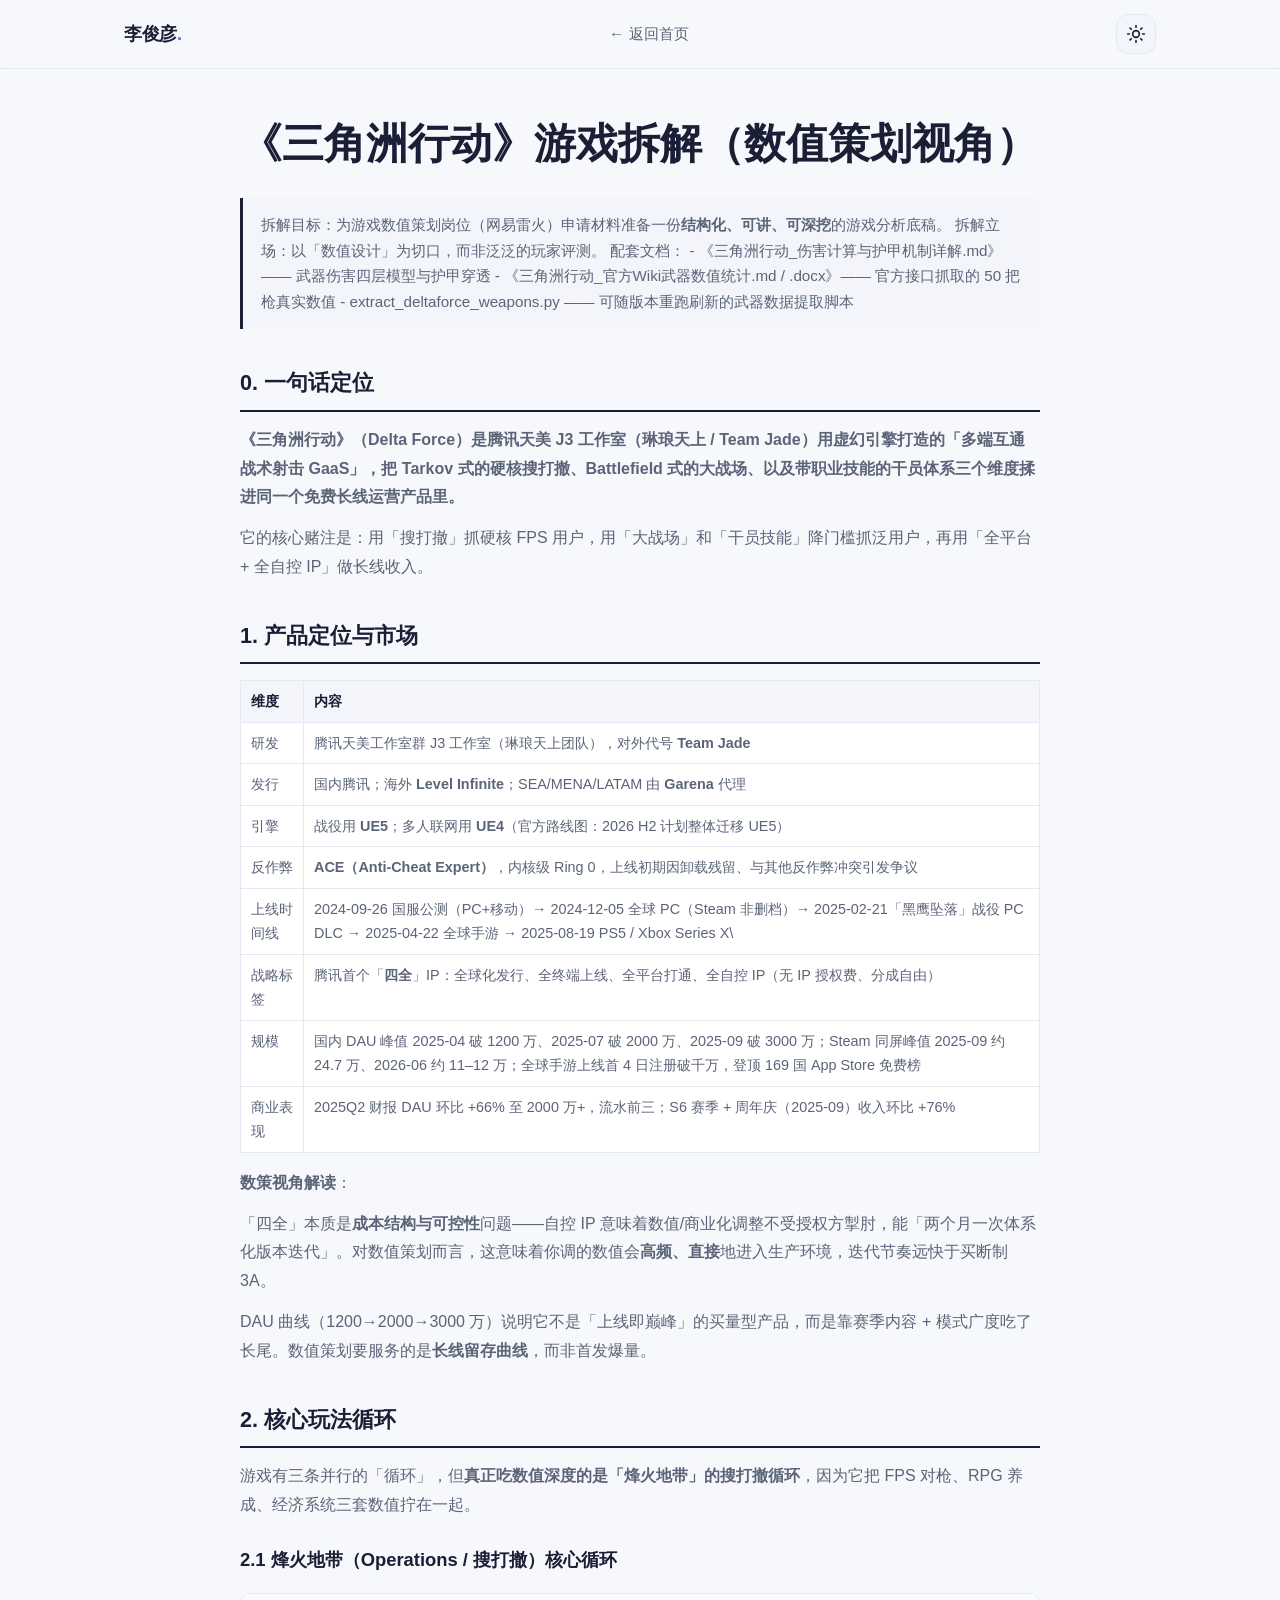
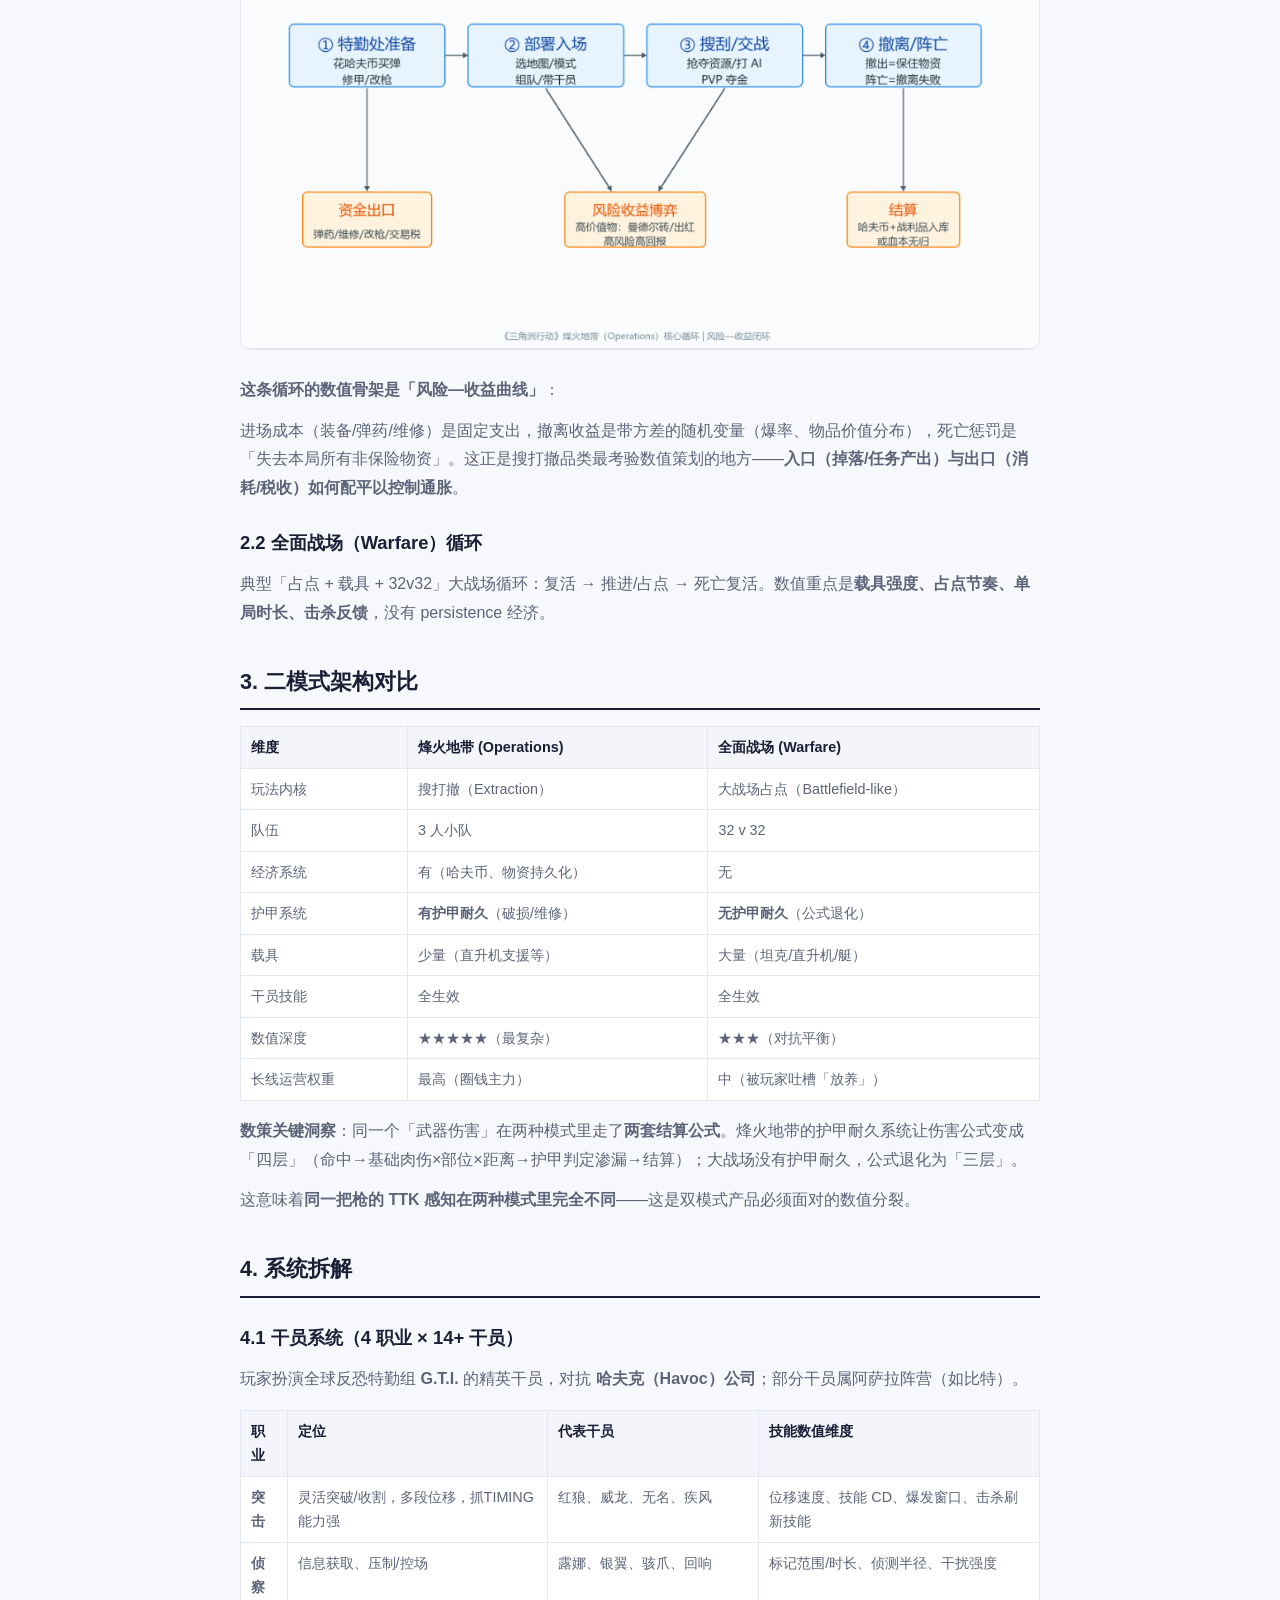
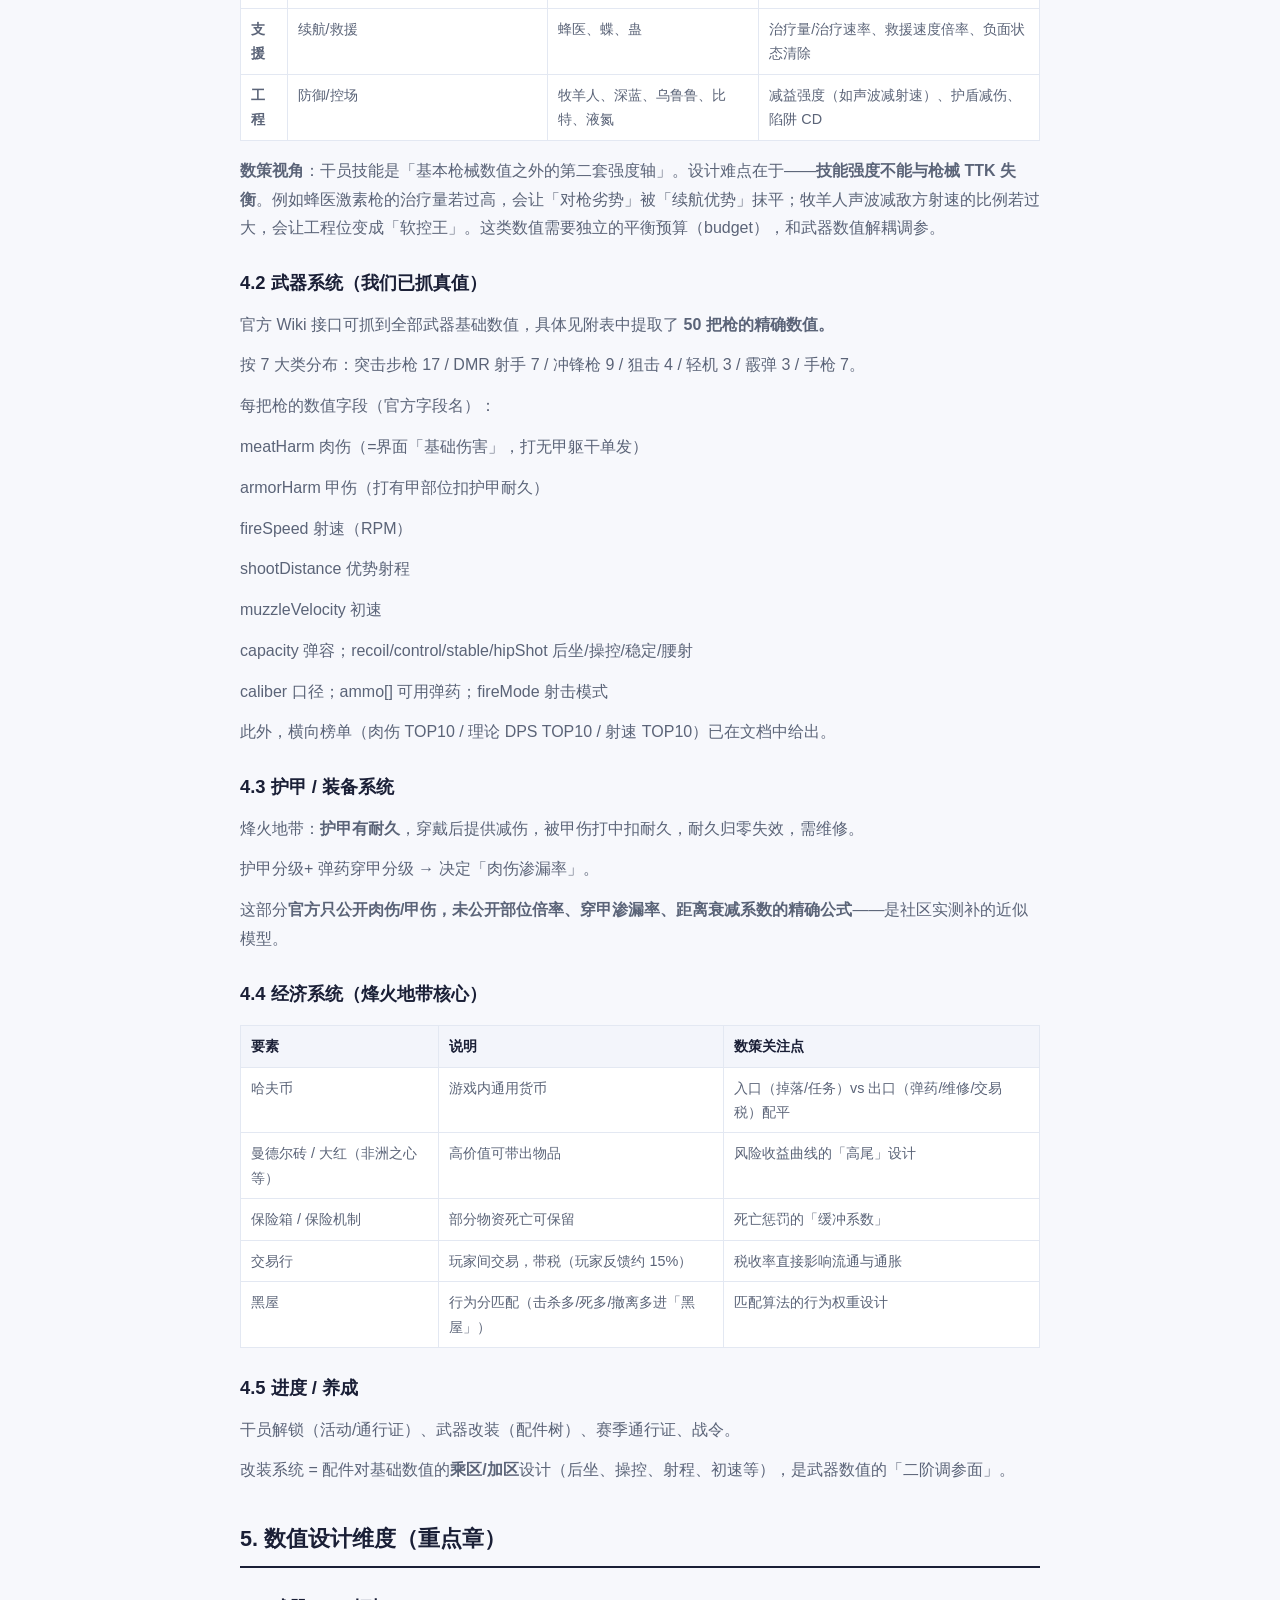
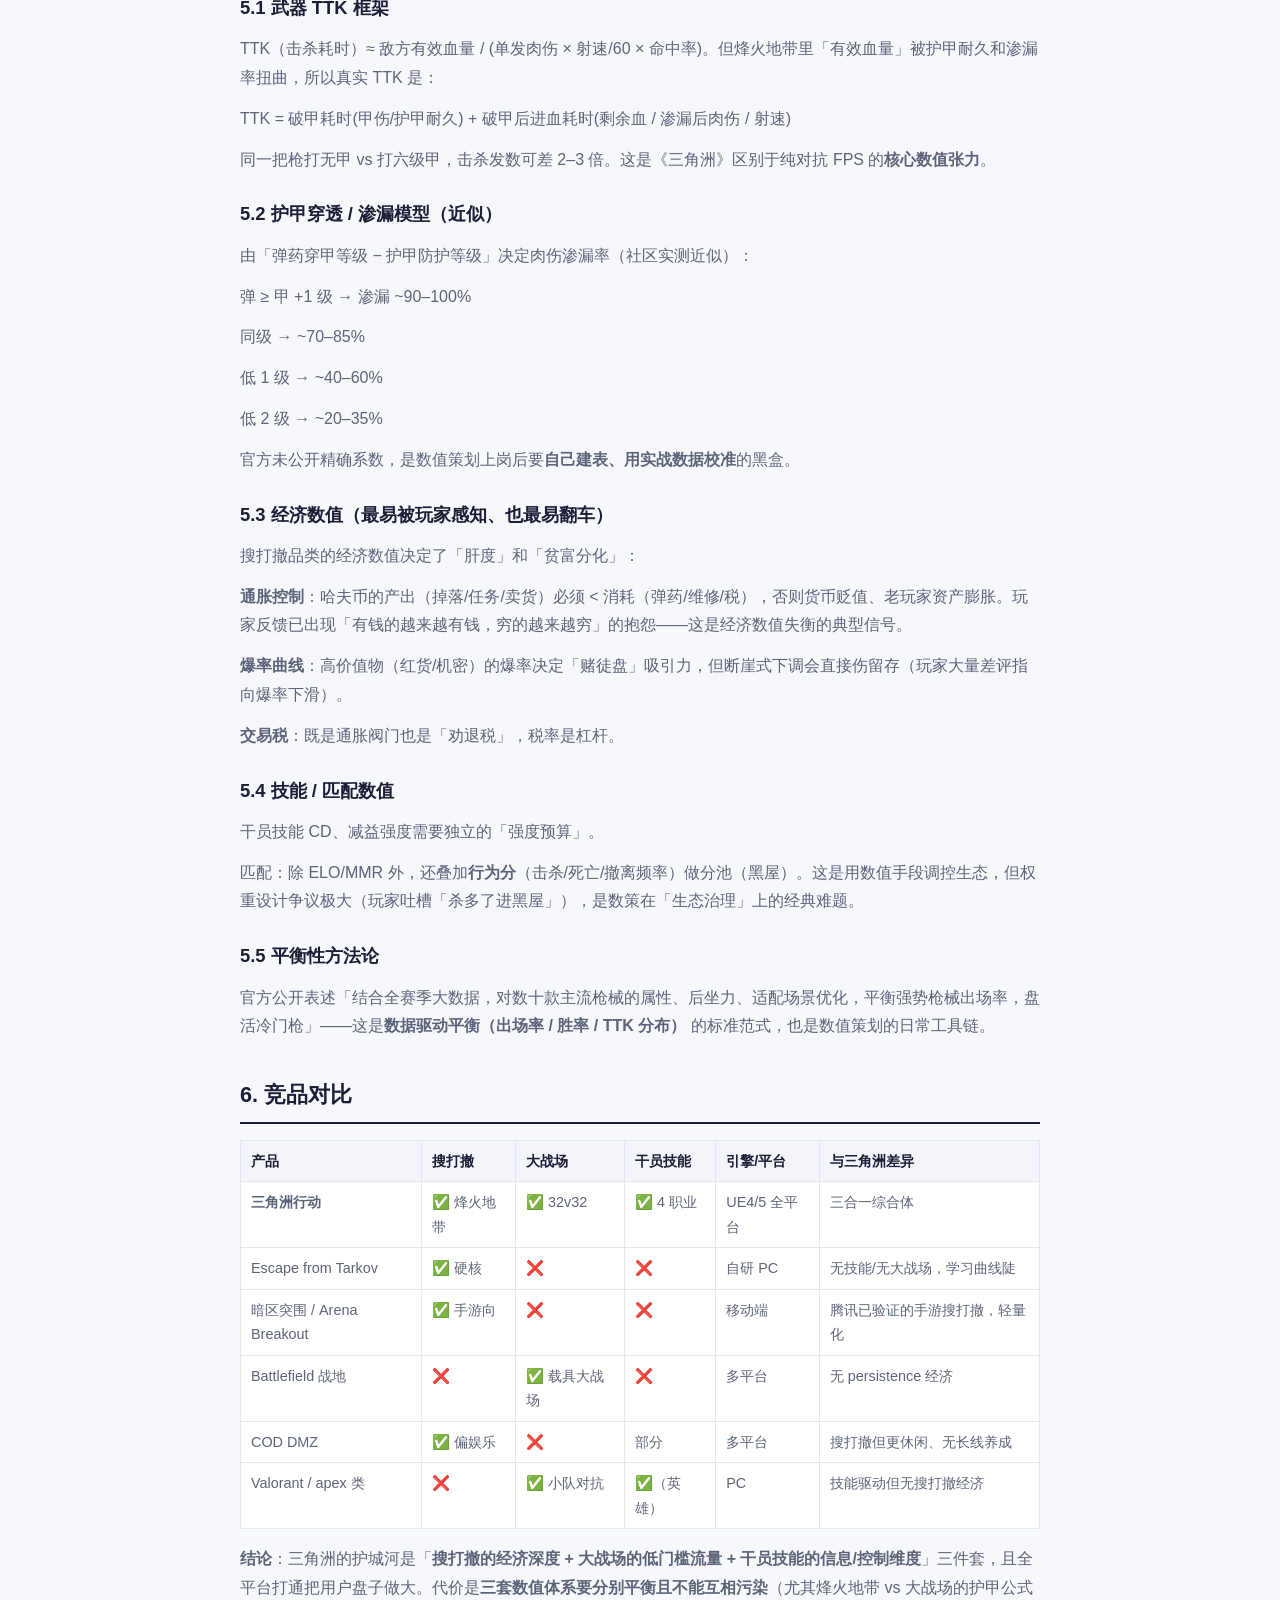
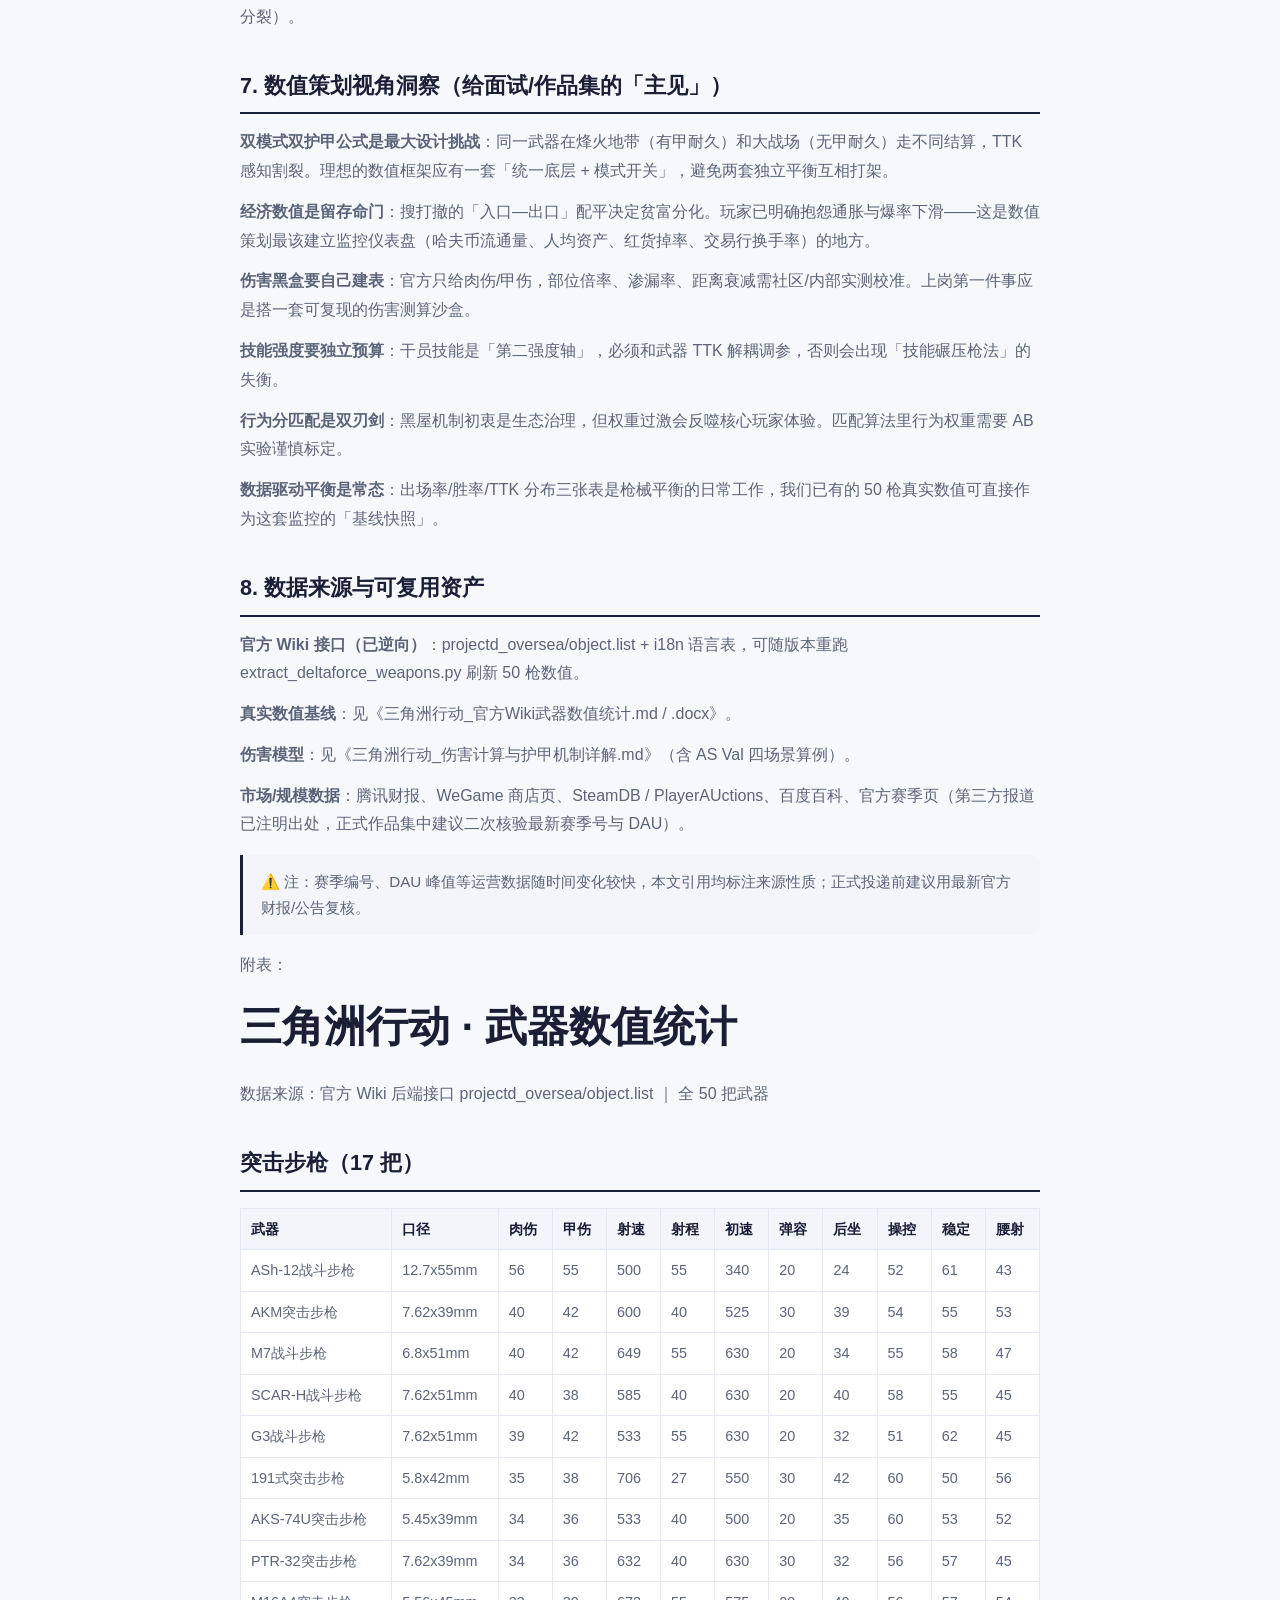
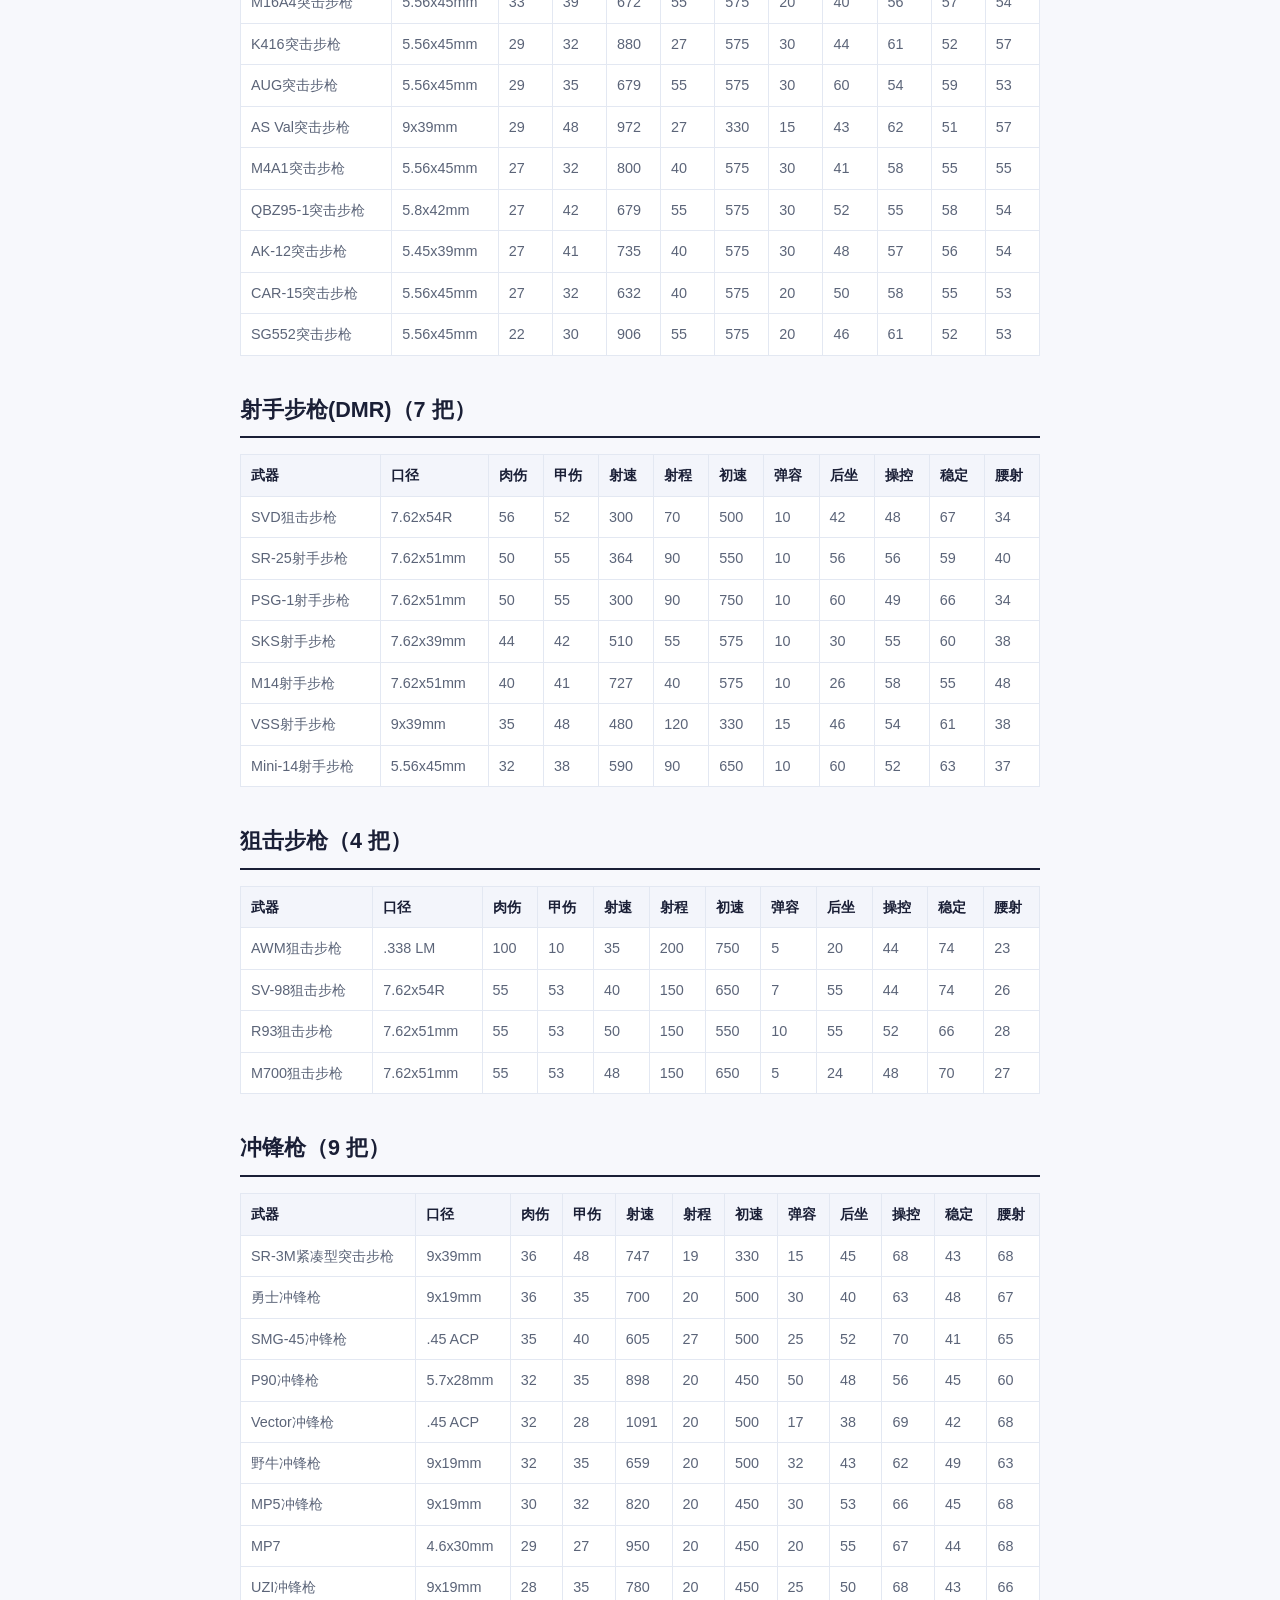
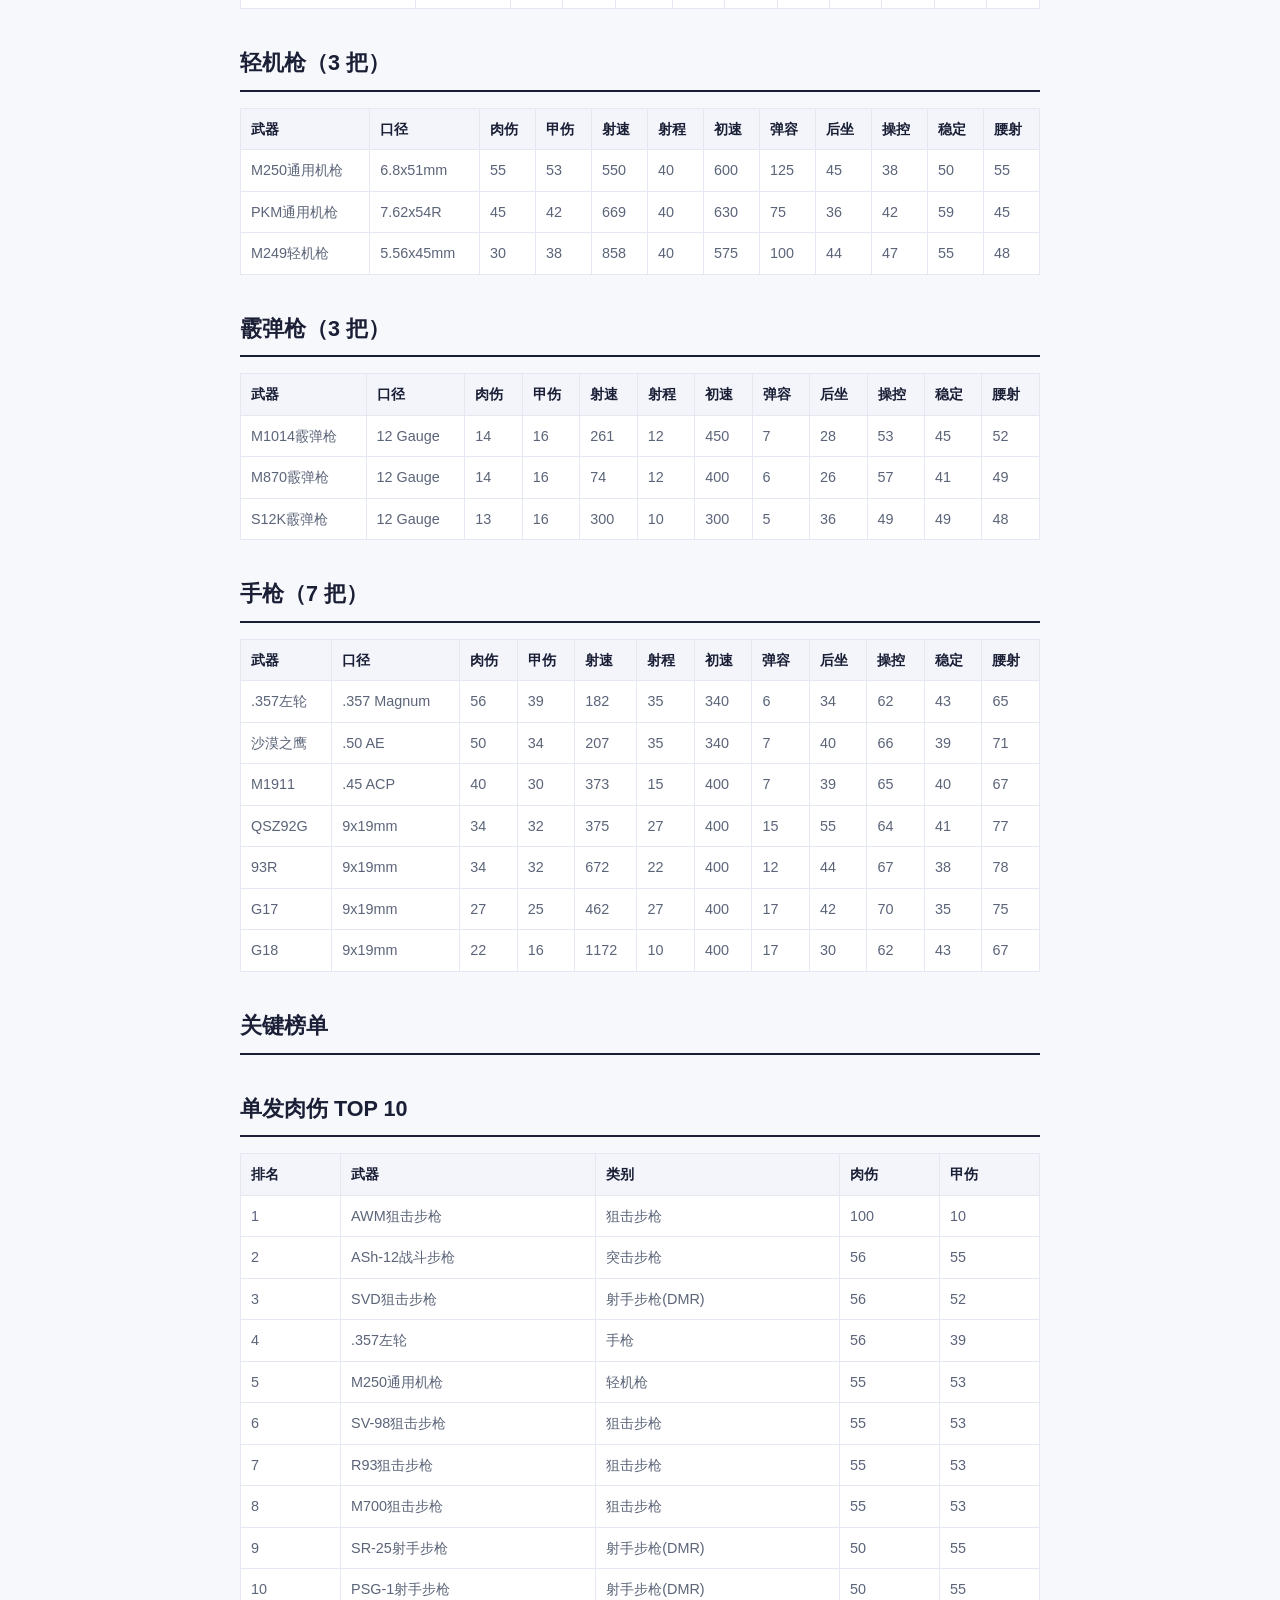
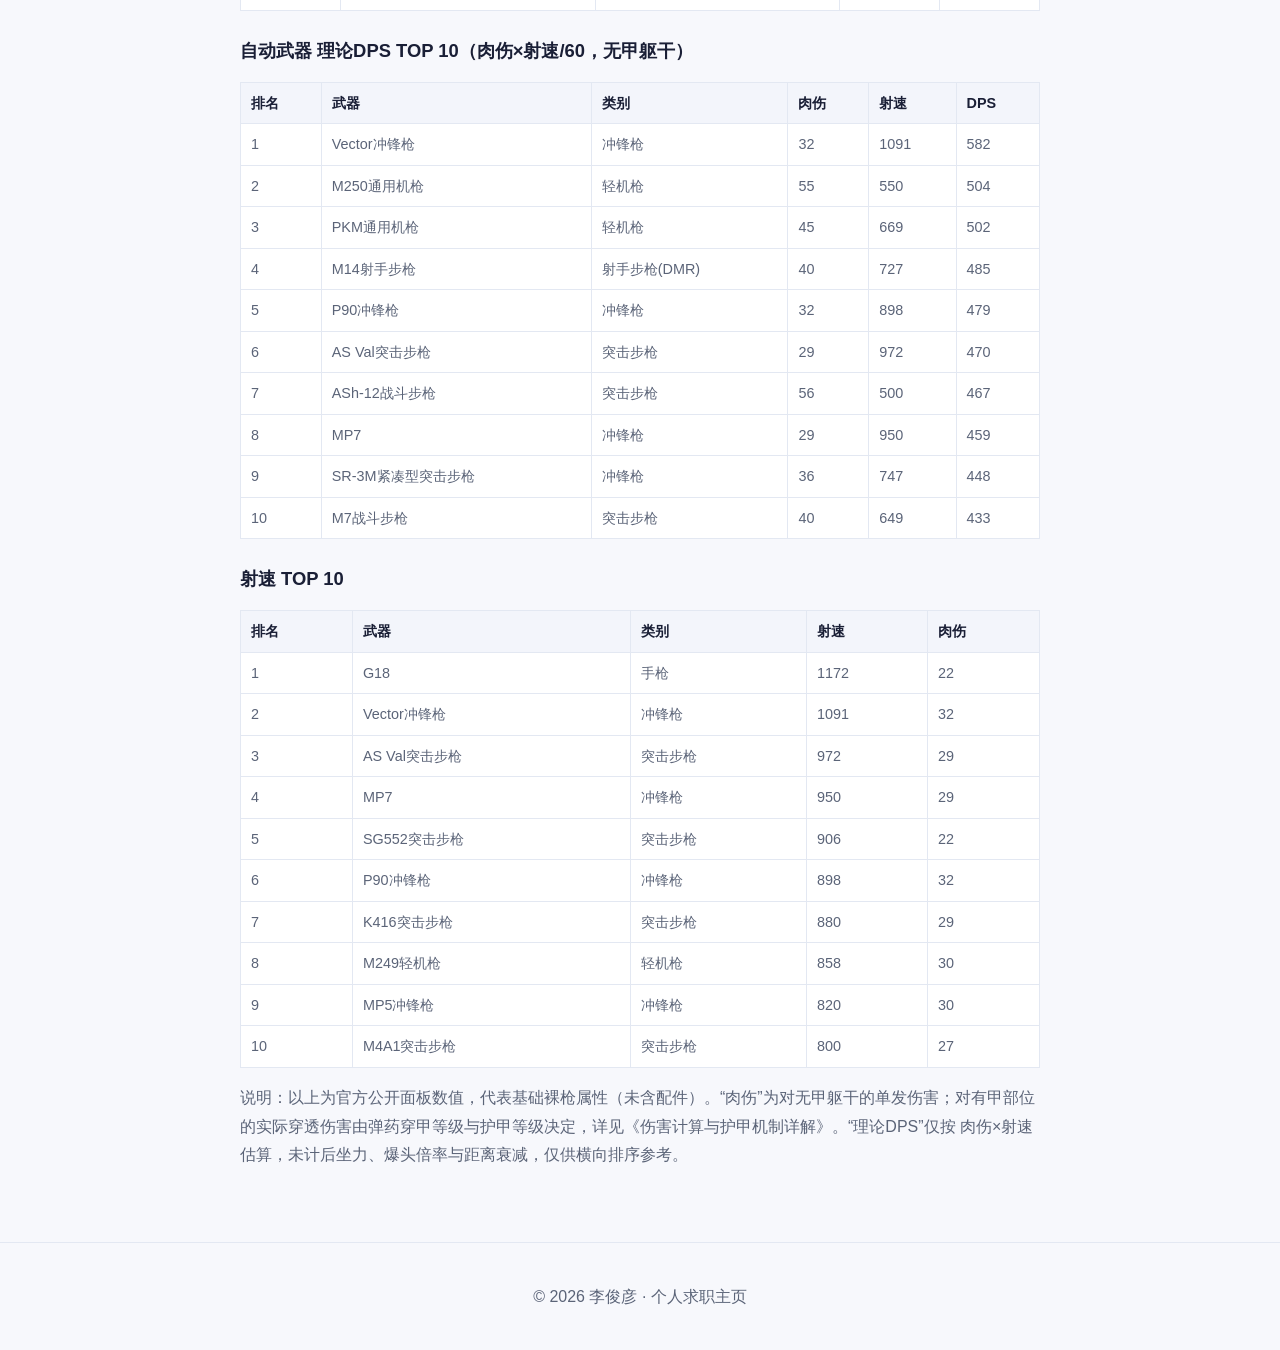
==== deltaforce.html @ b16b8b50 "feat: 个人求职主页（李俊彦）" ====
<!DOCTYPE html>
<html lang="zh-CN">
<head>
  <meta charset="UTF-8" />
  <meta name="viewport" content="width=device-width, initial-scale=1.0" />
  <title>三角洲行动拆解 · 李俊彦</title>
  <meta name="description" content="三角洲行动拆解 · 李俊彦" />
  <link rel="stylesheet" href="assets/styles.css" />
  <link rel="stylesheet" href="assets/doc.css" />
  <link rel="icon" href="assets/avatar.svg" type="image/svg+xml" />
</head>
<body>
  <header class="nav" id="nav">
    <div class="nav__inner">
      <a href="index.html" class="nav__logo">李俊彦<span>.</span></a>
      <nav class="nav__links" id="navLinks">
        <a href="index.html">← 返回首页</a>
      </nav>
      <div class="nav__actions">
        <button class="theme-toggle" id="themeToggle" aria-label="切换主题">
          <svg class="icon-sun" viewBox="0 0 24 24" width="20" height="20"><circle cx="12" cy="12" r="4"/><path d="M12 2v2M12 20v2M4.9 4.9l1.4 1.4M17.7 17.7l1.4 1.4M2 12h2M20 12h2M4.9 19.1l1.4-1.4M17.7 6.3l1.4-1.4"/></svg>
          <svg class="icon-moon" viewBox="0 0 24 24" width="20" height="20"><path d="M21 12.8A9 9 0 1 1 11.2 3a7 7 0 0 0 9.8 9.8z"/></svg>
        </button>
        <button class="nav__burger" id="navBurger" aria-label="菜单"><span></span><span></span><span></span></button>
      </div>
    </div>
  </header>
  <main class="container">
    <article class="doc">
      <h1 class="doc-h1">《三角洲行动》游戏拆解（数值策划视角）</h1>
      <blockquote>拆解目标：为游戏数值策划岗位（网易雷火）申请材料准备一份<strong>结构化、可讲、可深挖</strong>的游戏分析底稿。 拆解立场：以「数值设计」为切口，而非泛泛的玩家评测。 配套文档： - 《三角洲行动_伤害计算与护甲机制详解.md》—— 武器伤害四层模型与护甲穿透 - 《三角洲行动_官方Wiki武器数值统计.md / .docx》—— 官方接口抓取的 50 把枪真实数值 - extract_deltaforce_weapons.py —— 可随版本重跑刷新的武器数据提取脚本</blockquote>
      <h2 class="doc-h2">0. 一句话定位</h2>
      <p><strong>《三角洲行动》（Delta Force）是腾讯天美 J3 工作室（琳琅天上 / Team Jade）用虚幻引擎打造的「多端互通战术射击 GaaS」，把 Tarkov 式的硬核搜打撤、Battlefield 式的大战场、以及带职业技能的干员体系三</strong><strong>个维度</strong><strong>揉进同一个免费长线运营产品里。</strong></p>
      <p>它的核心赌注是：用「搜打撤」抓硬核 FPS 用户，用「大战场」和「干员技能」降门槛抓泛用户，再用「全平台 + 全自控 IP」做长线收入。</p>
      <h2 class="doc-h2">1. 产品定位与市场</h2>
      <div class="table-wrap"><table class="doc-table">
      <tr><td><strong>维度</strong></td><td><strong>内容</strong></td></tr>
      <tr><td>研发</td><td>腾讯天美工作室群 J3 工作室（琳琅天上团队），对外代号 <strong>Team Jade</strong></td></tr>
      <tr><td>发行</td><td>国内腾讯；海外 <strong>Level Infinite</strong>；SEA/MENA/LATAM 由 <strong>Garena</strong> 代理</td></tr>
      <tr><td>引擎</td><td>战役用 <strong>UE5</strong>；多人联网用 <strong>UE4</strong>（官方路线图：2026 H2 计划整体迁移 UE5）</td></tr>
      <tr><td>反作弊</td><td><strong>ACE（Anti-Cheat Expert）</strong>，内核级 Ring 0，上线初期因卸载残留、与其他反作弊冲突引发争议</td></tr>
      <tr><td>上线时间线</td><td>2024-09-26 国服公测（PC+移动）→ 2024-12-05 全球 PC（Steam 非删档）→ 2025-02-21「黑鹰坠落」战役 PC DLC → 2025-04-22 全球手游 → 2025-08-19 PS5 / Xbox Series X\</td></tr>
      <tr><td>战略标签</td><td>腾讯首个「<strong>四全</strong>」IP：全球化发行、全终端上线、全平台打通、全自控 IP（无 IP 授权费、分成自由）</td></tr>
      <tr><td>规模</td><td>国内 DAU 峰值 2025-04 破 1200 万、2025-07 破 2000 万、2025-09 破 3000 万；Steam 同屏峰值 2025-09 约 24.7 万、2026-06 约 11–12 万；全球手游上线首 4 日注册破千万，登顶 169 国 App Store 免费榜</td></tr>
      <tr><td>商业表现</td><td>2025Q2 财报 DAU 环比 +66% 至 2000 万+，流水前三；S6 赛季 + 周年庆（2025-09）收入环比 +76%</td></tr>
      </table></div>
      <p><strong>数策视角解读</strong>：</p>
      <p>「四全」本质是<strong>成本结构与可控性</strong>问题——自控 IP 意味着数值/商业化调整不受授权方掣肘，能「两个月一次体系化版本迭代」。对数值策划而言，这意味着你调的数值会<strong>高频、直接</strong>地进入生产环境，迭代节奏远快于买断制 3A。</p>
      <p>DAU 曲线（1200→2000→3000 万）说明它不是「上线即巅峰」的买量型产品，而是靠赛季内容 + 模式广度吃了长尾。数值策划要服务的是<strong>长线留存曲线</strong>，而非首发爆量。</p>
      <h2 class="doc-h2">2. 核心玩法循环</h2>
      <p>游戏有三条并行的「循环」，但<strong>真正吃数值深度的是「烽火地带」的搜打撤循环</strong>，因为它把 FPS 对枪、RPG 养成、经济系统三套数值拧在一起。</p>
      <h3 class="doc-h3">2.1 烽火地带（Operations / 搜打撤）核心循环</h3>
      <figure><img src="assets/deltaforce/deltaforce_01.png" alt="deltaforce 图1" loading="lazy"/></figure>
      <p><strong>这条循环的数值骨架是「风险—收益曲线」</strong>：</p>
      <p>进场成本（装备/弹药/维修）是固定支出，撤离收益是带方差的随机变量（爆率、物品价值分布），死亡惩罚是「失去本局所有非保险物资」。这正是搜打撤品类最考验数值策划的地方——<strong>入口（掉落/任务产出）与出口（消耗/税收）如何配平以控制通胀</strong>。</p>
      <h3 class="doc-h3">2.2 全面战场（Warfare）循环</h3>
      <p>典型「占点 + 载具 + 32v32」大战场循环：复活 → 推进/占点 → 死亡复活。数值重点是<strong>载具强度、占点节奏、单局时长、击杀反馈</strong>，没有 persistence 经济。</p>
      <h2 class="doc-h2">3. 二模式架构对比</h2>
      <div class="table-wrap"><table class="doc-table">
      <tr><td>维度</td><td>烽火地带 (Operations)</td><td>全面战场 (Warfare)</td></tr>
      <tr><td>玩法内核</td><td>搜打撤（Extraction）</td><td>大战场占点（Battlefield-like）</td></tr>
      <tr><td>队伍</td><td>3 人小队</td><td>32 v 32</td></tr>
      <tr><td>经济系统</td><td>有（哈夫币、物资持久化）</td><td>无</td></tr>
      <tr><td>护甲系统</td><td><strong>有护甲耐久</strong>（破损/维修）</td><td><strong>无护甲耐久</strong>（公式退化）</td></tr>
      <tr><td>载具</td><td>少量（直升机支援等）</td><td>大量（坦克/直升机/艇）</td></tr>
      <tr><td>干员技能</td><td>全生效</td><td>全生效</td></tr>
      <tr><td>数值深度</td><td>★★★★★（最复杂）</td><td>★★★（对抗平衡）</td></tr>
      <tr><td>长线运营权重</td><td>最高（圈钱主力）</td><td>中（被玩家吐槽「放养」）</td></tr>
      </table></div>
      <p><strong>数策关键洞察</strong>：同一个「武器伤害」在两种模式里走了<strong>两套结算公式</strong>。烽火地带的护甲耐久系统让伤害公式变成「四层」（命中→基础肉伤×部位×距离→护甲判定渗漏→结算）；大战场没有护甲耐久，公式退化为「三层」。</p>
      <p>这意味着<strong>同一把枪的 TTK 感知在两种模式里完全不同</strong>——这是双模式产品必须面对的数值分裂。</p>
      <h2 class="doc-h2">4. 系统拆解</h2>
      <h3 class="doc-h3">4.1 干员系统（4 职业 × 14+ 干员）</h3>
      <p>玩家扮演全球反恐特勤组 <strong>G.T.I.</strong> 的精英干员，对抗 <strong>哈夫克（Havoc）公司</strong>；部分干员属阿萨拉阵营（如比特）。</p>
      <div class="table-wrap"><table class="doc-table">
      <tr><td>职业</td><td>定位</td><td>代表干员</td><td>技能数值维度</td></tr>
      <tr><td><strong>突击</strong></td><td>灵活突破/收割，多段位移，抓TIMING能力强</td><td>红狼、威龙、无名、疾风</td><td>位移速度、技能 CD、爆发窗口、击杀刷新技能</td></tr>
      <tr><td><strong>侦察</strong></td><td>信息获取、压制/控场</td><td>露娜、银翼、骇爪、回响</td><td>标记范围/时长、侦测半径、干扰强度</td></tr>
      <tr><td><strong>支援</strong></td><td>续航/救援</td><td>蜂医、蝶、蛊</td><td>治疗量/治疗速率、救援速度倍率、负面状态清除</td></tr>
      <tr><td><strong>工程</strong></td><td>防御/控场</td><td>牧羊人、深蓝、乌鲁鲁、比特、液氮</td><td>减益强度（如声波减射速）、护盾减伤、陷阱 CD</td></tr>
      </table></div>
      <p><strong>数策视角</strong>：干员技能是「基本枪械数值之外的第二套强度轴」。设计难点在于——<strong>技能强度不能与枪械 TTK 失衡</strong>。例如蜂医激素枪的治疗量若过高，会让「对枪劣势」被「续航优势」抹平；牧羊人声波减敌方射速的比例若过大，会让工程位变成「软控王」。这类数值需要独立的平衡预算（budget），和武器数值解耦调参。</p>
      <h3 class="doc-h3">4.2 武器系统（我们已抓真值）</h3>
      <p>官方 Wiki 接口可抓到全部武器基础数值，具体见附表中提取了 <strong>50 把枪</strong><strong>的精确数值。</strong></p>
      <p>按 7 大类分布：突击步枪 17 / DMR 射手 7 / 冲锋枪 9 / 狙击 4 / 轻机 3 / 霰弹 3 / 手枪 7。</p>
      <p>
      每把枪的数值字段（官方字段名）：</p>
      <p>meatHarm 肉伤（=界面「基础伤害」，打无甲躯干单发）</p>
      <p>armorHarm 甲伤（打有甲部位扣护甲耐久）</p>
      <p>fireSpeed 射速（RPM）</p>
      <p>shootDistance 优势射程</p>
      <p>muzzleVelocity 初速</p>
      <p>capacity 弹容；recoil/control/stable/hipShot 后坐/操控/稳定/腰射</p>
      <p>caliber 口径；ammo[] 可用弹药；fireMode 射击模式</p>
      <p>此外，横向榜单（肉伤 TOP10 / 理论 DPS TOP10 / 射速 TOP10）已在文档中给出。</p>
      <h3 class="doc-h3">4.3 护甲 / 装备系统</h3>
      <p>烽火地带：<strong>护甲有耐久</strong>，穿戴后提供减伤，被甲伤打中扣耐久，耐久归零失效，需维修。</p>
      <p>护甲分级+ 弹药穿甲分级 → 决定「肉伤渗漏率」。</p>
      <p>这部分<strong>官方只公开肉伤/甲伤，未公开部位倍率、穿甲渗漏率、距离衰减系数的精确公式</strong>——是社区实测补的近似模型。</p>
      <h3 class="doc-h3">4.4 经济系统（烽火地带核心）</h3>
      <div class="table-wrap"><table class="doc-table">
      <tr><td>要素</td><td>说明</td><td>数策关注点</td></tr>
      <tr><td>哈夫币</td><td>游戏内通用货币</td><td>入口（掉落/任务）vs 出口（弹药/维修/交易税）配平</td></tr>
      <tr><td>曼德尔砖 / 大红（非洲之心等）</td><td>高价值可带出物品</td><td>风险收益曲线的「高尾」设计</td></tr>
      <tr><td>保险箱 / 保险机制</td><td>部分物资死亡可保留</td><td>死亡惩罚的「缓冲系数」</td></tr>
      <tr><td>交易行</td><td>玩家间交易，带税（玩家反馈约 15%）</td><td>税收率直接影响流通与通胀</td></tr>
      <tr><td>黑屋</td><td>行为分匹配（击杀多/死多/撤离多进「黑屋」）</td><td>匹配算法的行为权重设计</td></tr>
      </table></div>
      <h3 class="doc-h3">4.5 进度 / 养成</h3>
      <p>干员解锁（活动/通行证）、武器改装（配件树）、赛季通行证、战令。</p>
      <p>改装系统 = 配件对基础数值的<strong>乘区/加区</strong>设计（后坐、操控、射程、初速等），是武器数值的「二阶调参面」。</p>
      <h2 class="doc-h2">5. 数值设计维度（重点章）</h2>
      <h3 class="doc-h3">5.1 武器 TTK 框架</h3>
      <p>TTK（击杀耗时）≈ 敌方有效血量 / (单发肉伤 × 射速/60 × 命中率)。但烽火地带里「有效血量」被护甲耐久和渗漏率扭曲，所以真实 TTK 是：</p>
      <p>TTK = 破甲耗时(甲伤/护甲耐久) + 破甲后进血耗时(剩余血 / 渗漏后肉伤 / 射速)
      </p>
      <p>同一把枪打无甲 vs 打六级甲，击杀发数可差 2–3 倍。这是《三角洲》区别于纯对抗 FPS 的<strong>核心数值张力</strong>。</p>
      <h3 class="doc-h3">5.2 护甲穿透 / 渗漏模型（近似）</h3>
      <p>由「弹药穿甲等级 − 护甲防护等级」决定肉伤渗漏率（社区实测近似）：</p>
      <p>弹 ≥ 甲 +1 级 → 渗漏 ~90–100%</p>
      <p>同级 → ~70–85%</p>
      <p>低 1 级 → ~40–60%</p>
      <p>低 2 级 → ~20–35%</p>
      <p>官方未公开精确系数，是数值策划上岗后要<strong>自己建表、用实战数据校准</strong>的黑盒。</p>
      <h3 class="doc-h3">5.3 经济数值（最易被玩家感知、也最易翻车）</h3>
      <p>搜打撤品类的经济数值决定了「肝度」和「贫富分化」：</p>
      <p><strong>通胀控制</strong>：哈夫币的产出（掉落/任务/卖货）必须 &lt; 消耗（弹药/维修/税），否则货币贬值、老玩家资产膨胀。玩家反馈已出现「有钱的越来越有钱，穷的越来越穷」的抱怨——这是经济数值失衡的典型信号。</p>
      <p><strong>爆率曲线</strong>：高价值物（红货/机密）的爆率决定「赌徒盘」吸引力，但断崖式下调会直接伤留存（玩家大量差评指向爆率下滑）。</p>
      <p><strong>交易税</strong>：既是通胀阀门也是「劝退税」，税率是杠杆。</p>
      <h3 class="doc-h3">5.4 技能 / 匹配数值</h3>
      <p>干员技能 CD、减益强度需要独立的「强度预算」。</p>
      <p>匹配：除 ELO/MMR 外，还叠加<strong>行为分</strong>（击杀/死亡/撤离频率）做分池（黑屋）。这是用数值手段调控生态，但权重设计争议极大（玩家吐槽「杀多了进黑屋」），是数策在「生态治理」上的经典难题。</p>
      <h3 class="doc-h3">5.5 平衡性方法论</h3>
      <p>官方公开表述「结合全赛季大数据，对数十款主流枪械的属性、后坐力、适配场景优化，平衡强势枪械出场率，盘活冷门枪」——这是<strong>数据驱动平衡（出场率 / 胜率 / TTK 分布）</strong> 的标准范式，也是数值策划的日常工具链。</p>
      <h2 class="doc-h2">6. 竞品对比</h2>
      <div class="table-wrap"><table class="doc-table">
      <tr><td>产品</td><td>搜打撤</td><td>大战场</td><td>干员技能</td><td>引擎/平台</td><td>与三角洲差异</td></tr>
      <tr><td><strong>三角洲行动</strong></td><td>✅ 烽火地带</td><td>✅ 32v32</td><td>✅ 4 职业</td><td>UE4/5 全平台</td><td>三合一综合体</td></tr>
      <tr><td>Escape from Tarkov</td><td>✅ 硬核</td><td>❌</td><td>❌</td><td>自研 PC</td><td>无技能/无大战场，学习曲线陡</td></tr>
      <tr><td>暗区突围 / Arena Breakout</td><td>✅ 手游向</td><td>❌</td><td>❌</td><td>移动端</td><td>腾讯已验证的手游搜打撤，轻量化</td></tr>
      <tr><td>Battlefield 战地</td><td>❌</td><td>✅ 载具大战场</td><td>❌</td><td>多平台</td><td>无 persistence 经济</td></tr>
      <tr><td>COD DMZ</td><td>✅ 偏娱乐</td><td>❌</td><td>部分</td><td>多平台</td><td>搜打撤但更休闲、无长线养成</td></tr>
      <tr><td>Valorant /  apex 类</td><td>❌</td><td>✅ 小队对抗</td><td>✅（英雄）</td><td>PC</td><td>技能驱动但无搜打撤经济</td></tr>
      </table></div>
      <p><strong>结论</strong>：三角洲的护城河是「<strong>搜打撤的经济深度 + 大战场的低门槛流量 + 干员技能的信息/控制维度</strong>」三件套，且全平台打通把用户盘子做大。代价是<strong>三套数值体系要分别平衡且不能互相污染</strong>（尤其烽火地带 vs 大战场的护甲公式分裂）。</p>
      <h2 class="doc-h2">7. 数值策划视角洞察（给面试/作品集的「主见」）</h2>
      <p><strong>双模式双护甲公式是最大设计挑战</strong>：同一武器在烽火地带（有甲耐久）和大战场（无甲耐久）走不同结算，TTK 感知割裂。理想的数值框架应有一套「统一底层 + 模式开关」，避免两套独立平衡互相打架。</p>
      <p><strong>经济数值是留存命门</strong>：搜打撤的「入口—出口」配平决定贫富分化。玩家已明确抱怨通胀与爆率下滑——这是数值策划最该建立监控仪表盘（哈夫币流通量、人均资产、红货掉率、交易行换手率）的地方。</p>
      <p><strong>伤害黑盒要自己建表</strong>：官方只给肉伤/甲伤，部位倍率、渗漏率、距离衰减需社区/内部实测校准。上岗第一件事应是搭一套可复现的伤害测算沙盒。</p>
      <p><strong>技能强度要独立预算</strong>：干员技能是「第二强度轴」，必须和武器 TTK 解耦调参，否则会出现「技能碾压枪法」的失衡。</p>
      <p><strong>行为分匹配是双刃剑</strong>：黑屋机制初衷是生态治理，但权重过激会反噬核心玩家体验。匹配算法里行为权重需要 AB 实验谨慎标定。</p>
      <p><strong>数据驱动平衡是常态</strong>：出场率/胜率/TTK 分布三张表是枪械平衡的日常工作，我们已有的 50 枪真实数值可直接作为这套监控的「基线快照」。</p>
      <h2 class="doc-h2">8. 数据来源与可复用资产</h2>
      <p><strong>官方 Wiki 接口（已逆向）</strong>：projectd_oversea/object.list + i18n 语言表，可随版本重跑 extract_deltaforce_weapons.py 刷新 50 枪数值。</p>
      <p><strong>真实数值基线</strong>：见《三角洲行动_官方Wiki武器数值统计.md / .docx》。</p>
      <p><strong>伤害模型</strong>：见《三角洲行动_伤害计算与护甲机制详解.md》（含 AS Val 四场景算例）。</p>
      <p><strong>市场/规模数据</strong>：腾讯财报、WeGame 商店页、SteamDB / PlayerAUctions、百度百科、官方赛季页（第三方报道已注明出处，正式作品集中建议二次核验最新赛季号与 DAU）。</p>
      <blockquote>⚠️ 注：赛季编号、DAU 峰值等运营数据随时间变化较快，本文引用均标注来源性质；正式投递前建议用最新官方财报/公告复核。</blockquote>
      <p>附表：</p>
      <h1 class="doc-h1"><strong>三角洲行动 ·</strong><strong> </strong><strong>武器数值统计</strong></h1>
      <p>数据来源：官方 Wiki 后端接口 projectd_oversea/object.list ｜  全 50 把武器</p>
      <h2 class="doc-h2">突击步枪（17 把）</h2>
      <div class="table-wrap"><table class="doc-table">
      <tr><td><strong>武器</strong></td><td><strong>口径</strong></td><td><strong>肉伤</strong></td><td><strong>甲伤</strong></td><td><strong>射速</strong></td><td><strong>射程</strong></td><td><strong>初速</strong></td><td><strong>弹容</strong></td><td><strong>后坐</strong></td><td><strong>操控</strong></td><td><strong>稳定</strong></td><td><strong>腰射</strong></td></tr>
      <tr><td>ASh-12战斗步枪</td><td>12.7x55mm</td><td>56</td><td>55</td><td>500</td><td>55</td><td>340</td><td>20</td><td>24</td><td>52</td><td>61</td><td>43</td></tr>
      <tr><td>AKM突击步枪</td><td>7.62x39mm</td><td>40</td><td>42</td><td>600</td><td>40</td><td>525</td><td>30</td><td>39</td><td>54</td><td>55</td><td>53</td></tr>
      <tr><td>M7战斗步枪</td><td>6.8x51mm</td><td>40</td><td>42</td><td>649</td><td>55</td><td>630</td><td>20</td><td>34</td><td>55</td><td>58</td><td>47</td></tr>
      <tr><td>SCAR-H战斗步枪</td><td>7.62x51mm</td><td>40</td><td>38</td><td>585</td><td>40</td><td>630</td><td>20</td><td>40</td><td>58</td><td>55</td><td>45</td></tr>
      <tr><td>G3战斗步枪</td><td>7.62x51mm</td><td>39</td><td>42</td><td>533</td><td>55</td><td>630</td><td>20</td><td>32</td><td>51</td><td>62</td><td>45</td></tr>
      <tr><td>191式突击步枪</td><td>5.8x42mm</td><td>35</td><td>38</td><td>706</td><td>27</td><td>550</td><td>30</td><td>42</td><td>60</td><td>50</td><td>56</td></tr>
      <tr><td>AKS-74U突击步枪</td><td>5.45x39mm</td><td>34</td><td>36</td><td>533</td><td>40</td><td>500</td><td>20</td><td>35</td><td>60</td><td>53</td><td>52</td></tr>
      <tr><td>PTR-32突击步枪</td><td>7.62x39mm</td><td>34</td><td>36</td><td>632</td><td>40</td><td>630</td><td>30</td><td>32</td><td>56</td><td>57</td><td>45</td></tr>
      <tr><td>M16A4突击步枪</td><td>5.56x45mm</td><td>33</td><td>39</td><td>672</td><td>55</td><td>575</td><td>20</td><td>40</td><td>56</td><td>57</td><td>54</td></tr>
      <tr><td>K416突击步枪</td><td>5.56x45mm</td><td>29</td><td>32</td><td>880</td><td>27</td><td>575</td><td>30</td><td>44</td><td>61</td><td>52</td><td>57</td></tr>
      <tr><td>AUG突击步枪</td><td>5.56x45mm</td><td>29</td><td>35</td><td>679</td><td>55</td><td>575</td><td>30</td><td>60</td><td>54</td><td>59</td><td>53</td></tr>
      <tr><td>AS Val突击步枪</td><td>9x39mm</td><td>29</td><td>48</td><td>972</td><td>27</td><td>330</td><td>15</td><td>43</td><td>62</td><td>51</td><td>57</td></tr>
      <tr><td>M4A1突击步枪</td><td>5.56x45mm</td><td>27</td><td>32</td><td>800</td><td>40</td><td>575</td><td>30</td><td>41</td><td>58</td><td>55</td><td>55</td></tr>
      <tr><td>QBZ95-1突击步枪</td><td>5.8x42mm</td><td>27</td><td>42</td><td>679</td><td>55</td><td>575</td><td>30</td><td>52</td><td>55</td><td>58</td><td>54</td></tr>
      <tr><td>AK-12突击步枪</td><td>5.45x39mm</td><td>27</td><td>41</td><td>735</td><td>40</td><td>575</td><td>30</td><td>48</td><td>57</td><td>56</td><td>54</td></tr>
      <tr><td>CAR-15突击步枪</td><td>5.56x45mm</td><td>27</td><td>32</td><td>632</td><td>40</td><td>575</td><td>20</td><td>50</td><td>58</td><td>55</td><td>53</td></tr>
      <tr><td>SG552突击步枪</td><td>5.56x45mm</td><td>22</td><td>30</td><td>906</td><td>55</td><td>575</td><td>20</td><td>46</td><td>61</td><td>52</td><td>53</td></tr>
      </table></div>
      <h2 class="doc-h2">射手步枪(DMR)（7 把）</h2>
      <div class="table-wrap"><table class="doc-table">
      <tr><td><strong>武器</strong></td><td><strong>口径</strong></td><td><strong>肉伤</strong></td><td><strong>甲伤</strong></td><td><strong>射速</strong></td><td><strong>射程</strong></td><td><strong>初速</strong></td><td><strong>弹容</strong></td><td><strong>后坐</strong></td><td><strong>操控</strong></td><td><strong>稳定</strong></td><td><strong>腰射</strong></td></tr>
      <tr><td>SVD狙击步枪</td><td>7.62x54R</td><td>56</td><td>52</td><td>300</td><td>70</td><td>500</td><td>10</td><td>42</td><td>48</td><td>67</td><td>34</td></tr>
      <tr><td>SR-25射手步枪</td><td>7.62x51mm</td><td>50</td><td>55</td><td>364</td><td>90</td><td>550</td><td>10</td><td>56</td><td>56</td><td>59</td><td>40</td></tr>
      <tr><td>PSG-1射手步枪</td><td>7.62x51mm</td><td>50</td><td>55</td><td>300</td><td>90</td><td>750</td><td>10</td><td>60</td><td>49</td><td>66</td><td>34</td></tr>
      <tr><td>SKS射手步枪</td><td>7.62x39mm</td><td>44</td><td>42</td><td>510</td><td>55</td><td>575</td><td>10</td><td>30</td><td>55</td><td>60</td><td>38</td></tr>
      <tr><td>M14射手步枪</td><td>7.62x51mm</td><td>40</td><td>41</td><td>727</td><td>40</td><td>575</td><td>10</td><td>26</td><td>58</td><td>55</td><td>48</td></tr>
      <tr><td>VSS射手步枪</td><td>9x39mm</td><td>35</td><td>48</td><td>480</td><td>120</td><td>330</td><td>15</td><td>46</td><td>54</td><td>61</td><td>38</td></tr>
      <tr><td>Mini-14射手步枪</td><td>5.56x45mm</td><td>32</td><td>38</td><td>590</td><td>90</td><td>650</td><td>10</td><td>60</td><td>52</td><td>63</td><td>37</td></tr>
      </table></div>
      <h2 class="doc-h2">狙击步枪（4 把）</h2>
      <div class="table-wrap"><table class="doc-table">
      <tr><td><strong>武器</strong></td><td><strong>口径</strong></td><td><strong>肉伤</strong></td><td><strong>甲伤</strong></td><td><strong>射速</strong></td><td><strong>射程</strong></td><td><strong>初速</strong></td><td><strong>弹容</strong></td><td><strong>后坐</strong></td><td><strong>操控</strong></td><td><strong>稳定</strong></td><td><strong>腰射</strong></td></tr>
      <tr><td>AWM狙击步枪</td><td>.338 LM</td><td>100</td><td>10</td><td>35</td><td>200</td><td>750</td><td>5</td><td>20</td><td>44</td><td>74</td><td>23</td></tr>
      <tr><td>SV-98狙击步枪</td><td>7.62x54R</td><td>55</td><td>53</td><td>40</td><td>150</td><td>650</td><td>7</td><td>55</td><td>44</td><td>74</td><td>26</td></tr>
      <tr><td>R93狙击步枪</td><td>7.62x51mm</td><td>55</td><td>53</td><td>50</td><td>150</td><td>550</td><td>10</td><td>55</td><td>52</td><td>66</td><td>28</td></tr>
      <tr><td>M700狙击步枪</td><td>7.62x51mm</td><td>55</td><td>53</td><td>48</td><td>150</td><td>650</td><td>5</td><td>24</td><td>48</td><td>70</td><td>27</td></tr>
      </table></div>
      <h2 class="doc-h2">冲锋枪（9 把）</h2>
      <div class="table-wrap"><table class="doc-table">
      <tr><td><strong>武器</strong></td><td><strong>口径</strong></td><td><strong>肉伤</strong></td><td><strong>甲伤</strong></td><td><strong>射速</strong></td><td><strong>射程</strong></td><td><strong>初速</strong></td><td><strong>弹容</strong></td><td><strong>后坐</strong></td><td><strong>操控</strong></td><td><strong>稳定</strong></td><td><strong>腰射</strong></td></tr>
      <tr><td>SR-3M紧凑型突击步枪</td><td>9x39mm</td><td>36</td><td>48</td><td>747</td><td>19</td><td>330</td><td>15</td><td>45</td><td>68</td><td>43</td><td>68</td></tr>
      <tr><td>勇士冲锋枪</td><td>9x19mm</td><td>36</td><td>35</td><td>700</td><td>20</td><td>500</td><td>30</td><td>40</td><td>63</td><td>48</td><td>67</td></tr>
      <tr><td>SMG-45冲锋枪</td><td>.45 ACP</td><td>35</td><td>40</td><td>605</td><td>27</td><td>500</td><td>25</td><td>52</td><td>70</td><td>41</td><td>65</td></tr>
      <tr><td>P90冲锋枪</td><td>5.7x28mm</td><td>32</td><td>35</td><td>898</td><td>20</td><td>450</td><td>50</td><td>48</td><td>56</td><td>45</td><td>60</td></tr>
      <tr><td>Vector冲锋枪</td><td>.45 ACP</td><td>32</td><td>28</td><td>1091</td><td>20</td><td>500</td><td>17</td><td>38</td><td>69</td><td>42</td><td>68</td></tr>
      <tr><td>野牛冲锋枪</td><td>9x19mm</td><td>32</td><td>35</td><td>659</td><td>20</td><td>500</td><td>32</td><td>43</td><td>62</td><td>49</td><td>63</td></tr>
      <tr><td>MP5冲锋枪</td><td>9x19mm</td><td>30</td><td>32</td><td>820</td><td>20</td><td>450</td><td>30</td><td>53</td><td>66</td><td>45</td><td>68</td></tr>
      <tr><td>MP7</td><td>4.6x30mm</td><td>29</td><td>27</td><td>950</td><td>20</td><td>450</td><td>20</td><td>55</td><td>67</td><td>44</td><td>68</td></tr>
      <tr><td>UZI冲锋枪</td><td>9x19mm</td><td>28</td><td>35</td><td>780</td><td>20</td><td>450</td><td>25</td><td>50</td><td>68</td><td>43</td><td>66</td></tr>
      </table></div>
      <h2 class="doc-h2">轻机枪（3 把）</h2>
      <div class="table-wrap"><table class="doc-table">
      <tr><td><strong>武器</strong></td><td><strong>口径</strong></td><td><strong>肉伤</strong></td><td><strong>甲伤</strong></td><td><strong>射速</strong></td><td><strong>射程</strong></td><td><strong>初速</strong></td><td><strong>弹容</strong></td><td><strong>后坐</strong></td><td><strong>操控</strong></td><td><strong>稳定</strong></td><td><strong>腰射</strong></td></tr>
      <tr><td>M250通用机枪</td><td>6.8x51mm</td><td>55</td><td>53</td><td>550</td><td>40</td><td>600</td><td>125</td><td>45</td><td>38</td><td>50</td><td>55</td></tr>
      <tr><td>PKM通用机枪</td><td>7.62x54R</td><td>45</td><td>42</td><td>669</td><td>40</td><td>630</td><td>75</td><td>36</td><td>42</td><td>59</td><td>45</td></tr>
      <tr><td>M249轻机枪</td><td>5.56x45mm</td><td>30</td><td>38</td><td>858</td><td>40</td><td>575</td><td>100</td><td>44</td><td>47</td><td>55</td><td>48</td></tr>
      </table></div>
      <h2 class="doc-h2">霰弹枪（3 把）</h2>
      <div class="table-wrap"><table class="doc-table">
      <tr><td><strong>武器</strong></td><td><strong>口径</strong></td><td><strong>肉伤</strong></td><td><strong>甲伤</strong></td><td><strong>射速</strong></td><td><strong>射程</strong></td><td><strong>初速</strong></td><td><strong>弹容</strong></td><td><strong>后坐</strong></td><td><strong>操控</strong></td><td><strong>稳定</strong></td><td><strong>腰射</strong></td></tr>
      <tr><td>M1014霰弹枪</td><td>12 Gauge</td><td>14</td><td>16</td><td>261</td><td>12</td><td>450</td><td>7</td><td>28</td><td>53</td><td>45</td><td>52</td></tr>
      <tr><td>M870霰弹枪</td><td>12 Gauge</td><td>14</td><td>16</td><td>74</td><td>12</td><td>400</td><td>6</td><td>26</td><td>57</td><td>41</td><td>49</td></tr>
      <tr><td>S12K霰弹枪</td><td>12 Gauge</td><td>13</td><td>16</td><td>300</td><td>10</td><td>300</td><td>5</td><td>36</td><td>49</td><td>49</td><td>48</td></tr>
      </table></div>
      <h2 class="doc-h2">手枪（7 把）</h2>
      <div class="table-wrap"><table class="doc-table">
      <tr><td><strong>武器</strong></td><td><strong>口径</strong></td><td><strong>肉伤</strong></td><td><strong>甲伤</strong></td><td><strong>射速</strong></td><td><strong>射程</strong></td><td><strong>初速</strong></td><td><strong>弹容</strong></td><td><strong>后坐</strong></td><td><strong>操控</strong></td><td><strong>稳定</strong></td><td><strong>腰射</strong></td></tr>
      <tr><td>.357左轮</td><td>.357 Magnum</td><td>56</td><td>39</td><td>182</td><td>35</td><td>340</td><td>6</td><td>34</td><td>62</td><td>43</td><td>65</td></tr>
      <tr><td>沙漠之鹰</td><td>.50 AE</td><td>50</td><td>34</td><td>207</td><td>35</td><td>340</td><td>7</td><td>40</td><td>66</td><td>39</td><td>71</td></tr>
      <tr><td>M1911</td><td>.45 ACP</td><td>40</td><td>30</td><td>373</td><td>15</td><td>400</td><td>7</td><td>39</td><td>65</td><td>40</td><td>67</td></tr>
      <tr><td>QSZ92G</td><td>9x19mm</td><td>34</td><td>32</td><td>375</td><td>27</td><td>400</td><td>15</td><td>55</td><td>64</td><td>41</td><td>77</td></tr>
      <tr><td>93R</td><td>9x19mm</td><td>34</td><td>32</td><td>672</td><td>22</td><td>400</td><td>12</td><td>44</td><td>67</td><td>38</td><td>78</td></tr>
      <tr><td>G17</td><td>9x19mm</td><td>27</td><td>25</td><td>462</td><td>27</td><td>400</td><td>17</td><td>42</td><td>70</td><td>35</td><td>75</td></tr>
      <tr><td>G18</td><td>9x19mm</td><td>22</td><td>16</td><td>1172</td><td>10</td><td>400</td><td>17</td><td>30</td><td>62</td><td>43</td><td>67</td></tr>
      </table></div>
      <h2 class="doc-h2">关键榜单</h2>
      <h2 class="doc-h2">单发肉伤 TOP 10</h2>
      <div class="table-wrap"><table class="doc-table">
      <tr><td><strong>排名</strong></td><td><strong>武器</strong></td><td><strong>类别</strong></td><td><strong>肉伤</strong></td><td><strong>甲伤</strong></td></tr>
      <tr><td>1</td><td>AWM狙击步枪</td><td>狙击步枪</td><td>100</td><td>10</td></tr>
      <tr><td>2</td><td>ASh-12战斗步枪</td><td>突击步枪</td><td>56</td><td>55</td></tr>
      <tr><td>3</td><td>SVD狙击步枪</td><td>射手步枪(DMR)</td><td>56</td><td>52</td></tr>
      <tr><td>4</td><td>.357左轮</td><td>手枪</td><td>56</td><td>39</td></tr>
      <tr><td>5</td><td>M250通用机枪</td><td>轻机枪</td><td>55</td><td>53</td></tr>
      <tr><td>6</td><td>SV-98狙击步枪</td><td>狙击步枪</td><td>55</td><td>53</td></tr>
      <tr><td>7</td><td>R93狙击步枪</td><td>狙击步枪</td><td>55</td><td>53</td></tr>
      <tr><td>8</td><td>M700狙击步枪</td><td>狙击步枪</td><td>55</td><td>53</td></tr>
      <tr><td>9</td><td>SR-25射手步枪</td><td>射手步枪(DMR)</td><td>50</td><td>55</td></tr>
      <tr><td>10</td><td>PSG-1射手步枪</td><td>射手步枪(DMR)</td><td>50</td><td>55</td></tr>
      </table></div>
      <h3 class="doc-h3"><strong>自动武器 理论DPS TOP 10（肉伤×射速/60，无甲躯干）</strong></h3>
      <div class="table-wrap"><table class="doc-table">
      <tr><td><strong>排名</strong></td><td><strong>武器</strong></td><td><strong>类别</strong></td><td><strong>肉伤</strong></td><td><strong>射速</strong></td><td><strong>DPS</strong></td></tr>
      <tr><td>1</td><td>Vector冲锋枪</td><td>冲锋枪</td><td>32</td><td>1091</td><td>582</td></tr>
      <tr><td>2</td><td>M250通用机枪</td><td>轻机枪</td><td>55</td><td>550</td><td>504</td></tr>
      <tr><td>3</td><td>PKM通用机枪</td><td>轻机枪</td><td>45</td><td>669</td><td>502</td></tr>
      <tr><td>4</td><td>M14射手步枪</td><td>射手步枪(DMR)</td><td>40</td><td>727</td><td>485</td></tr>
      <tr><td>5</td><td>P90冲锋枪</td><td>冲锋枪</td><td>32</td><td>898</td><td>479</td></tr>
      <tr><td>6</td><td>AS Val突击步枪</td><td>突击步枪</td><td>29</td><td>972</td><td>470</td></tr>
      <tr><td>7</td><td>ASh-12战斗步枪</td><td>突击步枪</td><td>56</td><td>500</td><td>467</td></tr>
      <tr><td>8</td><td>MP7</td><td>冲锋枪</td><td>29</td><td>950</td><td>459</td></tr>
      <tr><td>9</td><td>SR-3M紧凑型突击步枪</td><td>冲锋枪</td><td>36</td><td>747</td><td>448</td></tr>
      <tr><td>10</td><td>M7战斗步枪</td><td>突击步枪</td><td>40</td><td>649</td><td>433</td></tr>
      </table></div>
      <h3 class="doc-h3"><strong>射速 TOP 10</strong></h3>
      <div class="table-wrap"><table class="doc-table">
      <tr><td><strong>排名</strong></td><td><strong>武器</strong></td><td><strong>类别</strong></td><td><strong>射速</strong></td><td><strong>肉伤</strong></td></tr>
      <tr><td>1</td><td>G18</td><td>手枪</td><td>1172</td><td>22</td></tr>
      <tr><td>2</td><td>Vector冲锋枪</td><td>冲锋枪</td><td>1091</td><td>32</td></tr>
      <tr><td>3</td><td>AS Val突击步枪</td><td>突击步枪</td><td>972</td><td>29</td></tr>
      <tr><td>4</td><td>MP7</td><td>冲锋枪</td><td>950</td><td>29</td></tr>
      <tr><td>5</td><td>SG552突击步枪</td><td>突击步枪</td><td>906</td><td>22</td></tr>
      <tr><td>6</td><td>P90冲锋枪</td><td>冲锋枪</td><td>898</td><td>32</td></tr>
      <tr><td>7</td><td>K416突击步枪</td><td>突击步枪</td><td>880</td><td>29</td></tr>
      <tr><td>8</td><td>M249轻机枪</td><td>轻机枪</td><td>858</td><td>30</td></tr>
      <tr><td>9</td><td>MP5冲锋枪</td><td>冲锋枪</td><td>820</td><td>30</td></tr>
      <tr><td>10</td><td>M4A1突击步枪</td><td>突击步枪</td><td>800</td><td>27</td></tr>
      </table></div>
      <p>说明：以上为官方公开面板数值，代表基础裸枪属性（未含配件）。“肉伤”为对无甲躯干的单发伤害；对有甲部位的实际穿透伤害由弹药穿甲等级与护甲等级决定，详见《伤害计算与护甲机制详解》。“理论DPS”仅按 肉伤×射速 估算，未计后坐力、爆头倍率与距离衰减，仅供横向排序参考。</p>
    </article>
  </main>
  <footer class="footer">
    <div class="container">
      <p>© <span id="year"></span> 李俊彦 · 个人求职主页</p>
    </div>
  </footer>
  <script src="assets/script.js"></script>
</body>
</html>
---- assets/styles.css ----
/* ==========================================================================
   个人主页样式 · 现代设计系统（零依赖）
   主题：浅色 / 深色 自动切换，存储在 localStorage
   ========================================================================== */

:root {
  --bg: #f7f8fc;
  --bg-alt: #eef1f8;
  --surface: #ffffff;
  --surface-2: #f3f5fb;
  --text: #1a1f36;
  --muted: #5b6478;
  --border: #e3e8f2;
  --primary: #6366f1;
  --primary-2: #8b5cf6;
  --accent: #06b6d4;
  --design: #ec4899;
  --tech: #0ea5e9;
  --shadow: 0 10px 30px -12px rgba(30, 41, 80, 0.18);
  --shadow-lg: 0 24px 60px -20px rgba(30, 41, 80, 0.28);
  --radius: 16px;
  --maxw: 1080px;
}

[data-theme="dark"] {
  --bg: #0a0e1a;
  --bg-alt: #0f1424;
  --surface: #141b2d;
  --surface-2: #1b2438;
  --text: #e8ecf4;
  --muted: #9aa6c0;
  --border: #25304a;
  --shadow: 0 10px 30px -12px rgba(0, 0, 0, 0.5);
  --shadow-lg: 0 24px 60px -20px rgba(0, 0, 0, 0.6);
}

* { box-sizing: border-box; margin: 0; padding: 0; }

html { scroll-behavior: smooth; scroll-padding-top: 80px; }

body {
  font-family: -apple-system, BlinkMacSystemFont, "Segoe UI", "PingFang SC",
    "Microsoft YaHei", "Hiragino Sans GB", Roboto, Helvetica, Arial, sans-serif;
  background: var(--bg);
  color: var(--text);
  line-height: 1.7;
  -webkit-font-smoothing: antialiased;
  transition: background 0.35s ease, color 0.35s ease;
}

a { color: inherit; text-decoration: none; }

.container { max-width: var(--maxw); margin: 0 auto; padding: 0 24px; }
.container--narrow { max-width: 720px; }

/* ---------- 导航 ---------- */
.nav {
  position: sticky; top: 0; z-index: 100;
  backdrop-filter: saturate(180%) blur(14px);
  background: color-mix(in srgb, var(--bg) 78%, transparent);
  border-bottom: 1px solid var(--border);
}
.nav__inner {
  max-width: var(--maxw); margin: 0 auto; padding: 14px 24px;
  display: flex; align-items: center; justify-content: space-between;
}
.nav__logo { font-weight: 800; font-size: 1.15rem; letter-spacing: -0.02em; }
.nav__logo span { color: var(--primary); }
.nav__links { display: flex; gap: 28px; }
.nav__links a {
  font-size: 0.95rem; color: var(--muted); font-weight: 500;
  transition: color 0.2s; position: relative;
}
.nav__links a:hover { color: var(--text); }
.nav__links a::after {
  content: ""; position: absolute; left: 0; bottom: -6px; height: 2px; width: 0;
  background: linear-gradient(90deg, var(--primary), var(--primary-2));
  transition: width 0.25s;
}
.nav__links a:hover::after { width: 100%; }
.nav__actions { display: flex; align-items: center; gap: 12px; }
.theme-toggle {
  background: var(--surface-2); border: 1px solid var(--border);
  width: 40px; height: 40px; border-radius: 12px; cursor: pointer;
  display: grid; place-items: center; color: var(--text);
  transition: transform 0.2s, background 0.2s;
}
.theme-toggle:hover { transform: translateY(-2px); }
.theme-toggle svg { stroke: currentColor; fill: none; stroke-width: 2; stroke-linecap: round; }
.icon-moon { display: none; }
[data-theme="dark"] .icon-sun { display: none; }
[data-theme="dark"] .icon-moon { display: block; }
.nav__burger { display: none; background: none; border: none; cursor: pointer; flex-direction: column; gap: 5px; }
.nav__burger span { width: 22px; height: 2px; background: var(--text); border-radius: 2px; }

/* ---------- Hero ---------- */
.hero { position: relative; min-height: 92vh; display: grid; place-items: center; overflow: hidden; }
.hero__bg {
  position: absolute; inset: -20% -10% auto -10%; height: 140%;
  background:
    radial-gradient(40% 50% at 20% 20%, rgba(99,102,241,0.35), transparent 60%),
    radial-gradient(45% 55% at 80% 10%, rgba(139,92,246,0.30), transparent 60%),
    radial-gradient(50% 60% at 60% 90%, rgba(6,182,212,0.22), transparent 60%);
  filter: blur(10px); animation: float 14s ease-in-out infinite alternate;
}
@keyframes float { to { transform: translate3d(0, -24px, 0) scale(1.05); } }
.hero__inner { position: relative; text-align: center; padding: 40px 24px; max-width: 860px; }
.hero__avatar {
  width: 92px; height: 92px; margin: 0 auto 24px; border-radius: 50%;
  display: grid; place-items: center; font-size: 2.2rem; font-weight: 800; color: #fff;
  background: linear-gradient(135deg, var(--primary), var(--primary-2));
  box-shadow: var(--shadow-lg);
}
.hero__eyebrow { color: var(--muted); font-size: 0.95rem; margin-bottom: 18px; font-weight: 500; }
.hero__title { font-size: clamp(2.2rem, 6vw, 4rem); line-height: 1.1; letter-spacing: -0.03em; font-weight: 800; }
.grad {
  background: linear-gradient(120deg, var(--primary), var(--primary-2), var(--accent));
  -webkit-background-clip: text; background-clip: text; color: transparent;
}
.hero__lead { margin: 22px auto 32px; max-width: 640px; color: var(--muted); font-size: 1.05rem; }
.hero__lead strong { color: var(--text); }
.hero__cta { display: flex; gap: 14px; justify-content: center; flex-wrap: wrap; }
.hero__stats {
  margin-top: 44px; display: flex; gap: 14px; justify-content: center; flex-wrap: wrap;
}
.hero__stats div {
  background: var(--surface); border: 1px solid var(--border); border-radius: 14px;
  padding: 14px 22px; min-width: 96px; box-shadow: var(--shadow);
}
.hero__stats strong { display: block; font-size: 1.4rem; font-weight: 800; }
.hero__stats span { font-size: 0.8rem; color: var(--muted); }
.hero__scroll {
  position: absolute; bottom: 26px; left: 50%; transform: translateX(-50%);
  font-size: 1.6rem; color: var(--muted); animation: bob 1.8s ease-in-out infinite;
}
@keyframes bob { 50% { transform: translate(-50%, 10px); } }

/* ---------- 按钮 ---------- */
.btn {
  display: inline-flex; align-items: center; gap: 6px; padding: 12px 22px;
  border-radius: 12px; font-weight: 600; font-size: 0.95rem; cursor: pointer;
  transition: transform 0.2s, box-shadow 0.2s, background 0.2s; border: 1px solid transparent;
}
.btn:hover { transform: translateY(-2px); }
.btn--primary { background: linear-gradient(135deg, var(--primary), var(--primary-2)); color: #fff; box-shadow: var(--shadow); }
.btn--ghost { background: transparent; color: var(--text); border-color: var(--border); }
.btn--ghost:hover { background: var(--surface-2); }
.btn--outline { background: var(--surface); color: var(--text); border-color: var(--border); }
.btn--outline:hover { box-shadow: var(--shadow); }

/* ---------- 通用 section ---------- */
.section { padding: 96px 0; }
.section--alt { background: var(--bg-alt); }
.section__title { font-size: clamp(1.8rem, 4vw, 2.6rem); font-weight: 800; letter-spacing: -0.02em; text-align: center; }
.section__sub { text-align: center; color: var(--muted); margin-top: 12px; margin-bottom: 48px; }

/* ---------- About ---------- */
.about { display: grid; grid-template-columns: 1.1fr 0.9fr; gap: 48px; align-items: start; }
.about__text p { margin-bottom: 18px; color: var(--muted); }
.about__text strong { color: var(--text); }
.about__note {
  background: var(--surface); border: 1px solid var(--border); border-left: 4px solid var(--primary);
  padding: 16px 18px; border-radius: 12px; font-size: 0.95rem;
}
.about__note em { color: var(--primary); font-style: normal; font-weight: 600; }
.about__cards { display: grid; grid-template-columns: 1fr 1fr; gap: 16px; }
.mini-card {
  background: var(--surface); border: 1px solid var(--border); border-radius: var(--radius);
  padding: 22px; box-shadow: var(--shadow); transition: transform 0.25s, box-shadow 0.25s;
}
.mini-card:hover { transform: translateY(-4px); box-shadow: var(--shadow-lg); }
.mini-card__icon { font-size: 1.8rem; margin-bottom: 10px; }
.mini-card h3 { font-size: 1.05rem; margin-bottom: 6px; }
.mini-card p { font-size: 0.88rem; color: var(--muted); }

/* ---------- 技能 ---------- */
.skills { display: grid; grid-template-columns: 1fr 1fr; gap: 22px; }
.skill-group {
  background: var(--surface); border: 1px solid var(--border); border-radius: var(--radius);
  padding: 26px; box-shadow: var(--shadow);
}
.skill-group h3 { font-size: 1.1rem; margin-bottom: 18px; }
.skill-group ul { list-style: none; display: grid; gap: 14px; }
.skill-group li { display: grid; gap: 6px; font-size: 0.92rem; }
.skill-group li span { color: var(--muted); }
.bar {
  height: 8px; border-radius: 99px; background: var(--surface-2); position: relative; overflow: hidden;
}
.bar::after {
  content: ""; position: absolute; inset: 0; width: var(--v);
  background: linear-gradient(90deg, var(--primary), var(--primary-2));
  border-radius: 99px; transform-origin: left; animation: grow 1.1s cubic-bezier(.2,.8,.2,1) both;
}
@keyframes grow { from { transform: scaleX(0); } }

/* ---------- 项目卡片 ---------- */
.projects { display: grid; grid-template-columns: 1fr 1fr; gap: 22px; }
.card {
  background: var(--surface); border: 1px solid var(--border); border-radius: var(--radius);
  padding: 26px; box-shadow: var(--shadow); position: relative;
  transition: transform 0.25s, box-shadow 0.25s, border-color 0.25s;
  display: flex; flex-direction: column;
}
.card:hover { transform: translateY(-5px); box-shadow: var(--shadow-lg); border-color: color-mix(in srgb, var(--primary) 40%, var(--border)); }
.card--highlight { border-color: color-mix(in srgb, var(--design) 35%, var(--border)); }
.card--highlight:hover { border-color: var(--design); }
.card__tag {
  align-self: flex-start; font-size: 0.72rem; font-weight: 700; padding: 4px 10px; border-radius: 99px;
  margin-bottom: 14px; letter-spacing: 0.02em;
}
.card__tag--tech { background: color-mix(in srgb, var(--tech) 16%, transparent); color: var(--tech); }
.card__tag--design { background: color-mix(in srgb, var(--design) 16%, transparent); color: var(--design); }
.card h3 { font-size: 1.18rem; margin-bottom: 10px; }
.card__desc { color: var(--muted); font-size: 0.92rem; flex: 1; }
.card__stack { display: flex; flex-wrap: wrap; gap: 8px; margin: 16px 0; }
.card__stack span {
  font-size: 0.76rem; padding: 4px 10px; border-radius: 8px;
  background: var(--surface-2); color: var(--muted); border: 1px solid var(--border);
}
.card__links { display: flex; gap: 18px; }
.card__links a { color: var(--primary); font-weight: 600; font-size: 0.9rem; }
.card__links a:hover { text-decoration: underline; }

/* ---------- 数值专版 ---------- */
.design { display: grid; gap: 18px; }
.design__item {
  display: flex; gap: 20px; align-items: flex-start;
  background: var(--surface); border: 1px solid var(--border); border-radius: var(--radius);
  padding: 24px; box-shadow: var(--shadow);
}
.design__num {
  font-size: 1.5rem; font-weight: 800; color: transparent;
  background: linear-gradient(135deg, var(--design), var(--primary-2));
  -webkit-background-clip: text; background-clip: text; flex-shrink: 0; min-width: 44px;
}
.design__item h3 { font-size: 1.1rem; margin-bottom: 6px; }
.design__item p { color: var(--muted); font-size: 0.93rem; }
.design__cta { display: flex; gap: 14px; justify-content: center; margin-top: 36px; flex-wrap: wrap; }

/* ---------- 简历 ---------- */
.resume-box {
  text-align: center; background: var(--surface); border: 1px solid var(--border);
  border-radius: var(--radius); padding: 44px; box-shadow: var(--shadow);
}
.resume-box__icon { font-size: 2.6rem; margin-bottom: 12px; }
.resume-box h3 { font-size: 1.3rem; margin-bottom: 10px; }
.resume-box p { color: var(--muted); max-width: 480px; margin: 0 auto 24px; }
.resume-box__actions { display: flex; gap: 14px; justify-content: center; flex-wrap: wrap; }

/* ---------- 联系 ---------- */
.contact { display: grid; grid-template-columns: 1fr 1fr; gap: 16px; }
.contact__item {
  display: flex; gap: 16px; align-items: center; background: var(--surface);
  border: 1px solid var(--border); border-radius: var(--radius); padding: 20px;
  box-shadow: var(--shadow); transition: transform 0.2s, box-shadow 0.2s;
}
.contact__item:hover { transform: translateY(-3px); box-shadow: var(--shadow-lg); }
.contact__ic { font-size: 1.6rem; }
.contact__item strong { display: block; font-size: 0.85rem; color: var(--muted); font-weight: 600; }
.contact__item span span { font-size: 1rem; }

/* ---------- Footer ---------- */
.footer { padding: 40px 0; border-top: 1px solid var(--border); text-align: center; color: var(--muted); }
.footer__hint { font-size: 0.82rem; margin-top: 6px; opacity: 0.8; }

/* ---------- 滚动揭示动画 ---------- */
.reveal { opacity: 0; transform: translateY(24px); transition: opacity 0.7s ease, transform 0.7s ease; }
.reveal.is-visible { opacity: 1; transform: none; }

/* ---------- 响应式 ---------- */
@media (max-width: 860px) {
  .about, .skills, .projects, .contact { grid-template-columns: 1fr; }
  .about__cards { grid-template-columns: 1fr 1fr; }
  .nav__links {
    position: fixed; inset: 64px 0 auto 0; flex-direction: column; gap: 0;
    background: var(--surface); border-bottom: 1px solid var(--border);
    padding: 10px 24px 20px; transform: translateY(-130%); transition: transform 0.3s; box-shadow: var(--shadow);
  }
  .nav__links.open { transform: none; }
  .nav__links a { padding: 12px 0; border-bottom: 1px solid var(--border); }
  .nav__burger { display: flex; }
}
@media (max-width: 520px) {
  .about__cards, .contact { grid-template-columns: 1fr; }
  .section { padding: 72px 0; }
  .hero__stats div { min-width: 78px; padding: 12px 14px; }
}

@media (prefers-reduced-motion: reduce) {
  * { animation: none !important; scroll-behavior: auto; }
  .reveal { opacity: 1; transform: none; }
}

/* 自动追加：李俊彦定制补丁 */
.hero__avatar { width: 110px; height: 110px; font-size: 1.25rem; letter-spacing: 0.05em; }
---- assets/doc.css ----
/* ------------------------------------------------------------------
   文档正文样式（简历 / 拆解报告）
   ------------------------------------------------------------------ */
article.doc { max-width: 800px; margin: 40px auto 0; padding: 0 0 60px; }
article.doc .doc-h1 { font-size: clamp(1.8rem, 4vw, 2.6rem); font-weight: 800; margin: 0 0 18px; color: var(--text); }
article.doc .doc-h2 { font-size: 1.35rem; font-weight: 700; margin: 36px 0 14px; padding-bottom: 8px; border-bottom: 2px solid var(--text); color: var(--text); }
article.doc .doc-h3 { font-size: 1.15rem; font-weight: 700; margin: 24px 0 8px; color: var(--text); }
article.doc .doc-h4 { font-size: 1rem; font-weight: 700; margin: 18px 0 6px; color: var(--text); }
article.doc p { margin: 12px 0; color: var(--muted); line-height: 1.8; }
article.doc .lead { font-size: 1.1rem; color: var(--text); font-weight: 600; }
article.doc ul.doc-ul { list-style: none; margin: 12px 0; padding-left: 0; }
article.doc ul.doc-ul li { position: relative; padding-left: 20px; margin: 8px 0; color: var(--muted); }
article.doc ul.doc-ul li::before { content: ""; position: absolute; left: 4px; top: 11px; width: 6px; height: 6px; background: var(--text); border-radius: 1px; }
article.doc blockquote { margin: 16px 0; padding: 14px 18px; background: var(--surface-2); border-left: 3px solid var(--text); color: var(--muted); font-size: 0.95rem; border-radius: 0 8px 8px 0; }
article.doc figure { margin: 18px 0; text-align: center; }
article.doc figure img { max-width: 100%; height: auto; border: 1px solid var(--border); border-radius: 10px; background: #fff; }
article.doc .caption { font-size: 0.85rem; color: var(--muted); text-align: center; margin: 6px 0 18px; }
.table-wrap { margin: 16px 0; overflow-x: auto; }
table.doc-table { border-collapse: collapse; width: 100%; font-size: 0.9rem; background: var(--surface); }
table.doc-table td { border: 1px solid var(--border); padding: 8px 10px; color: var(--muted); vertical-align: top; }
table.doc-table tr:first-child td { background: var(--surface-2); font-weight: 700; color: var(--text); }
/* 文档页返回首页链接在移动端不折叠 */
@media (max-width: 860px) { .nav__links { transform: none; position: static; box-shadow: none; border: none; } .nav__burger { display: none; } }
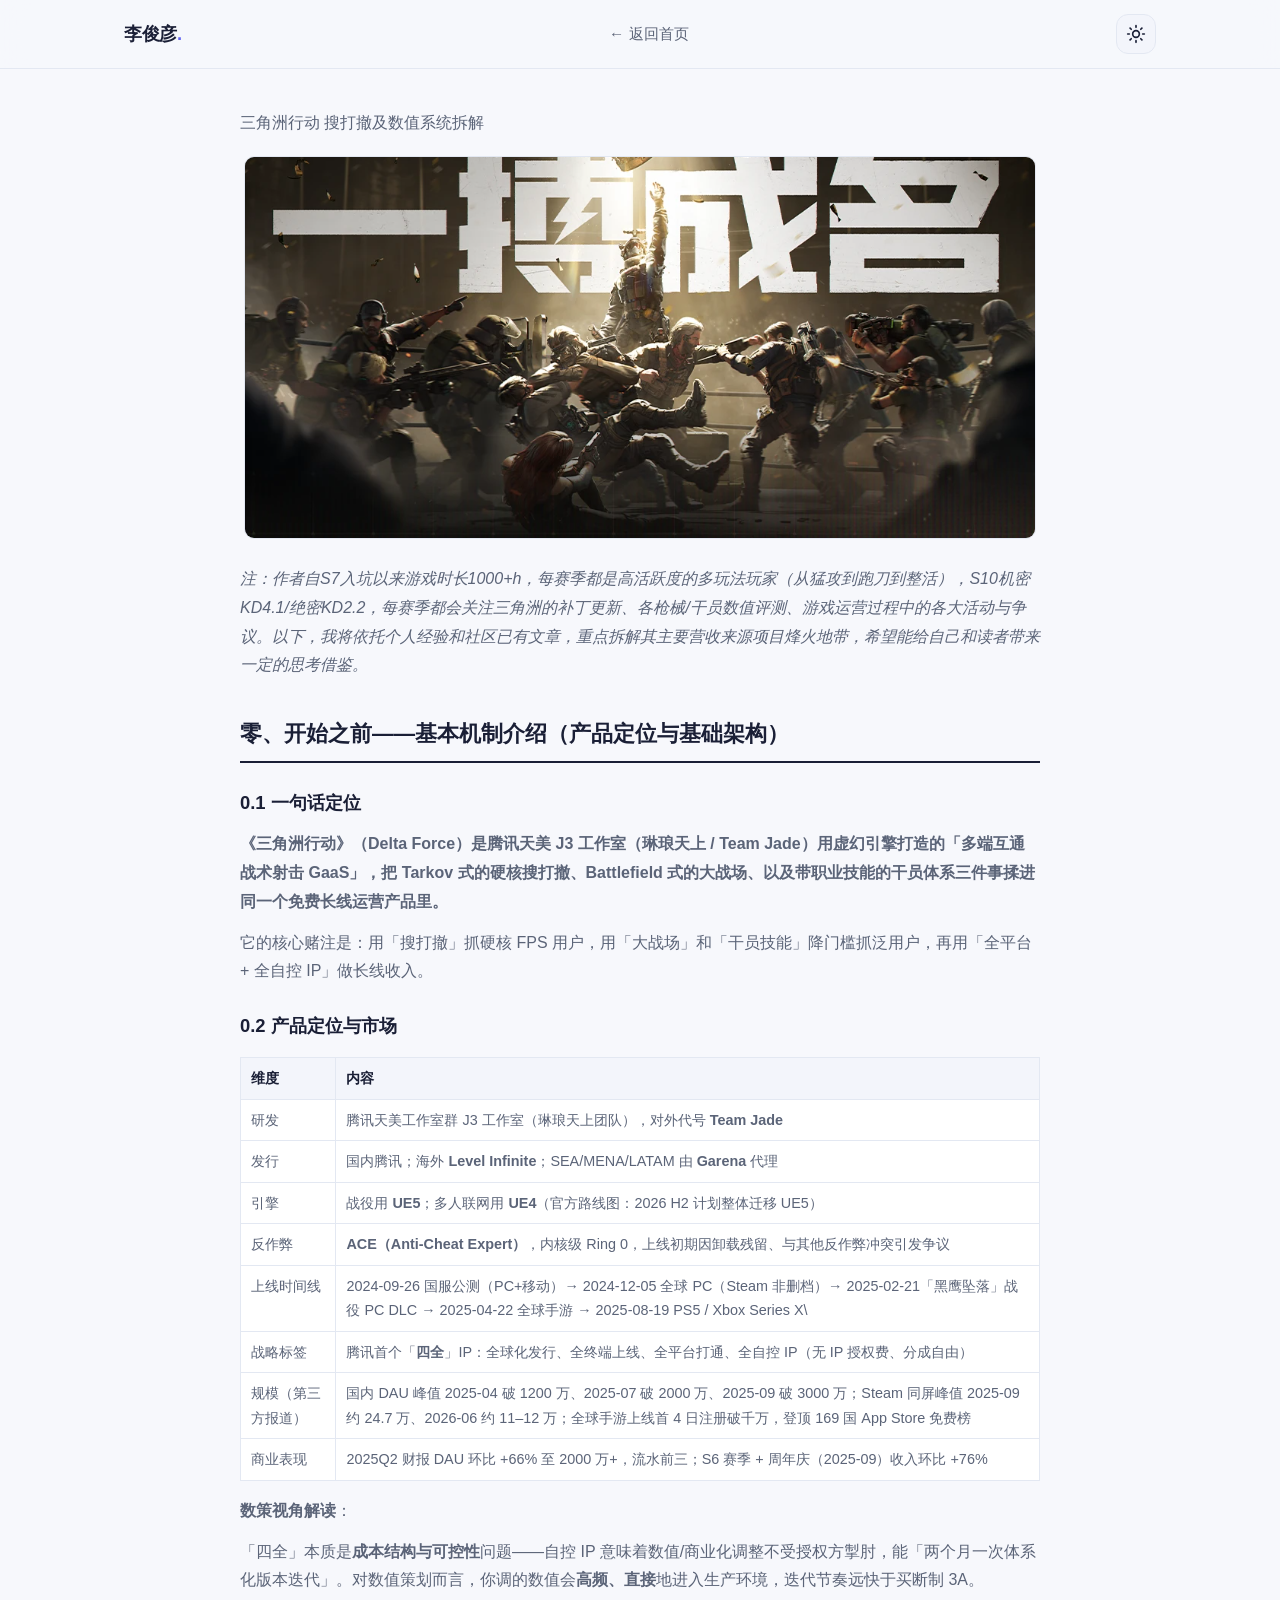
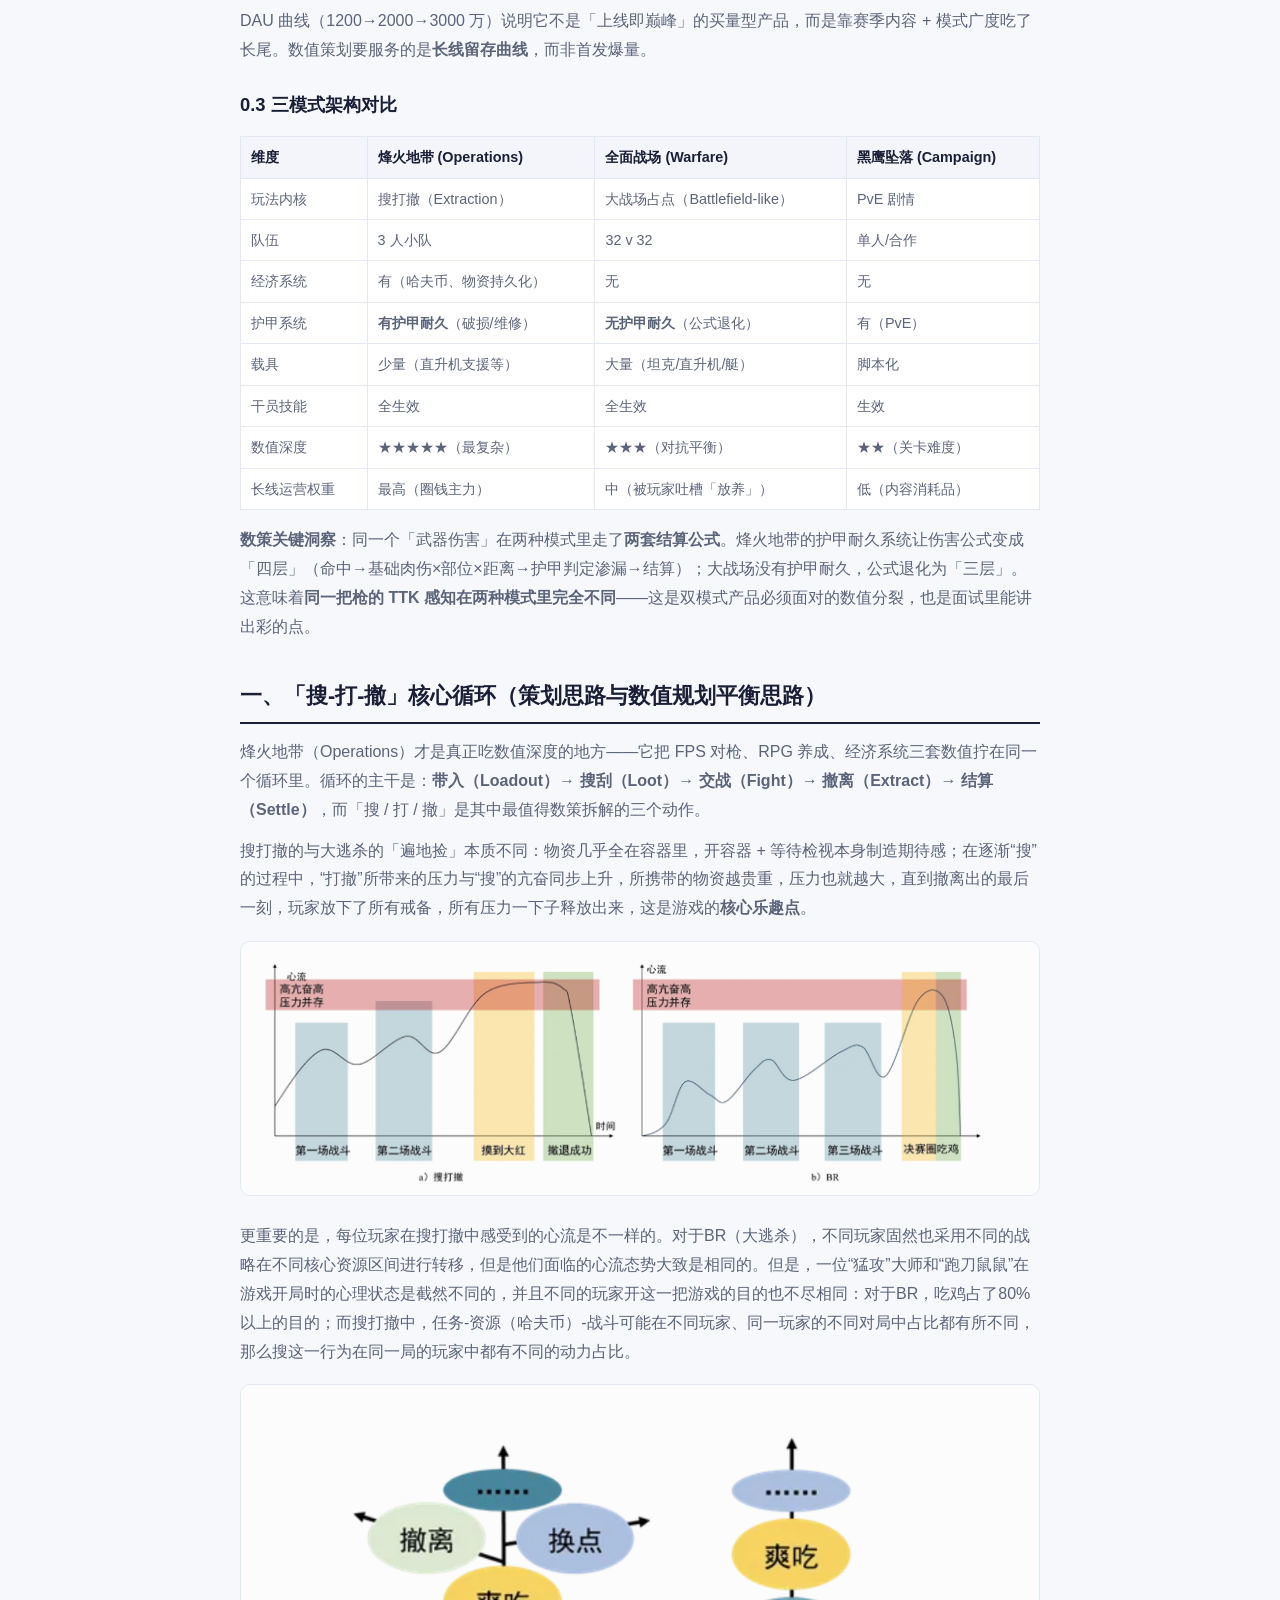
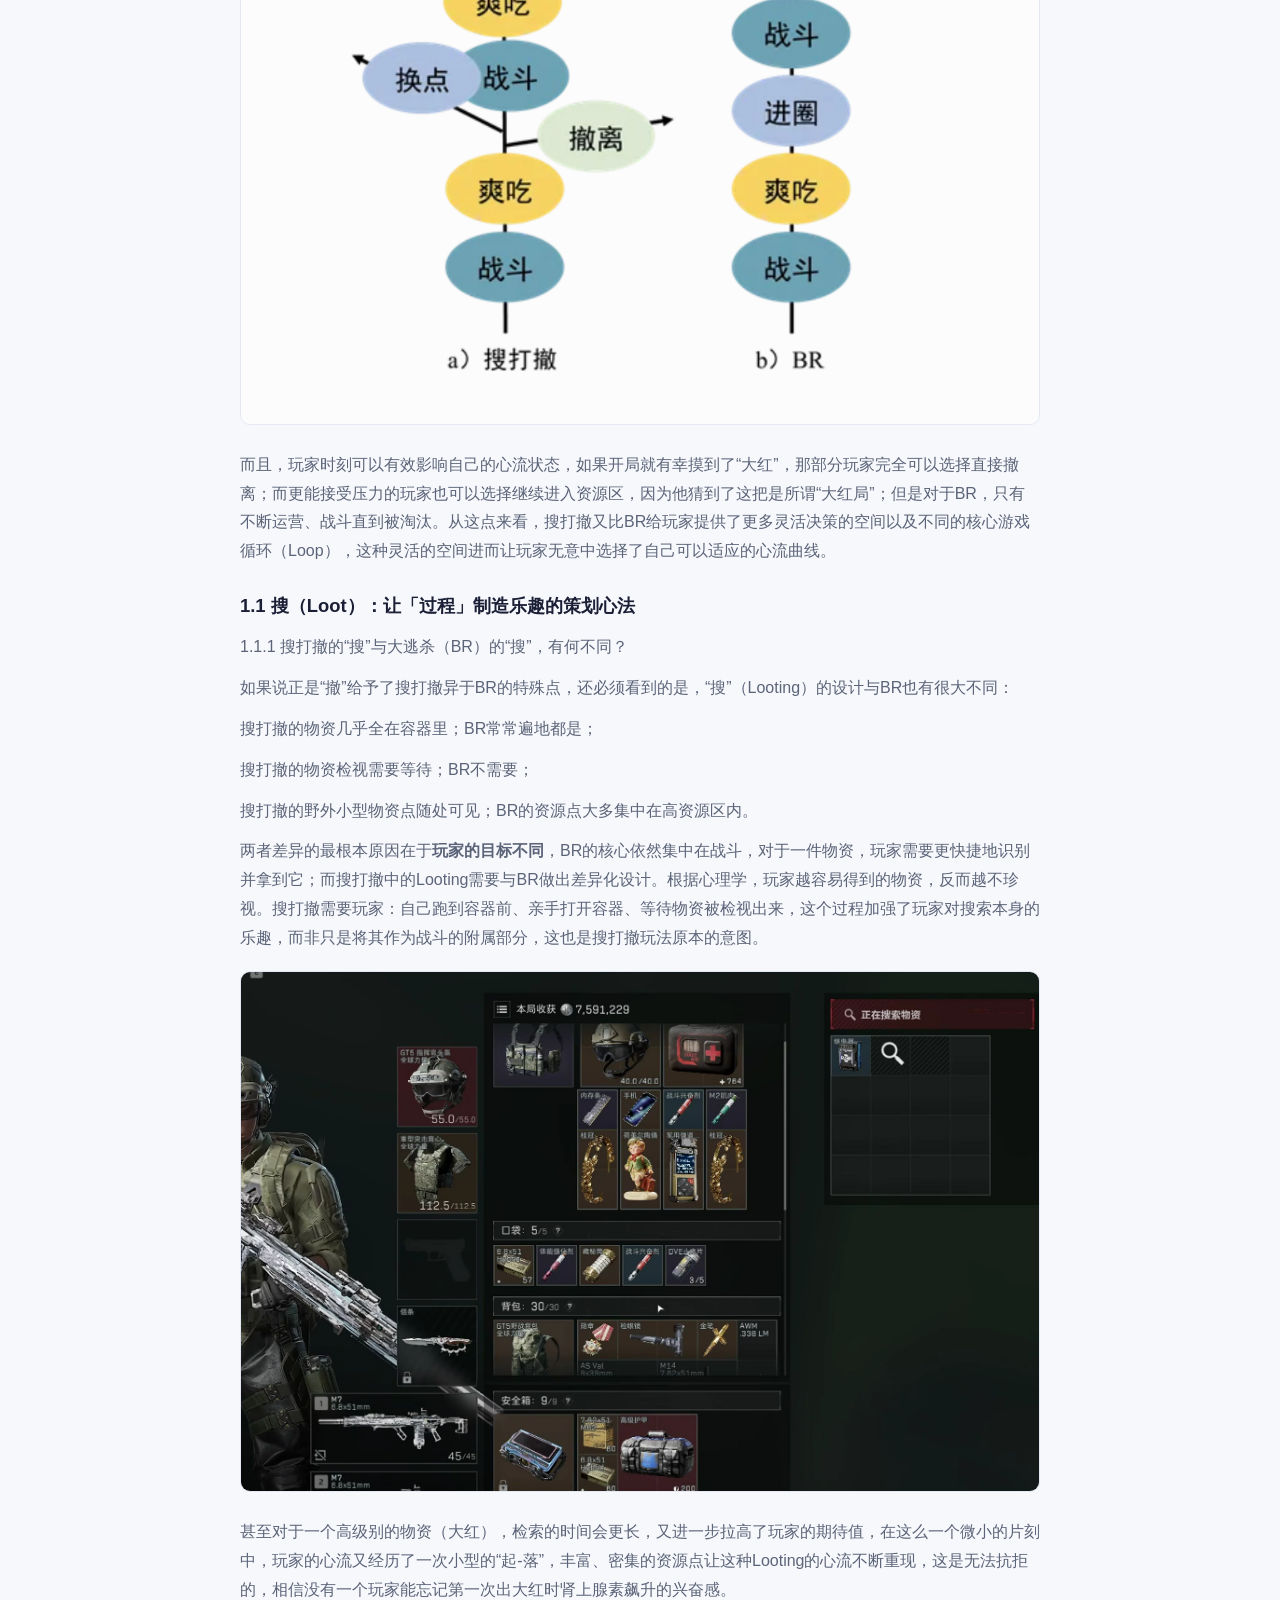
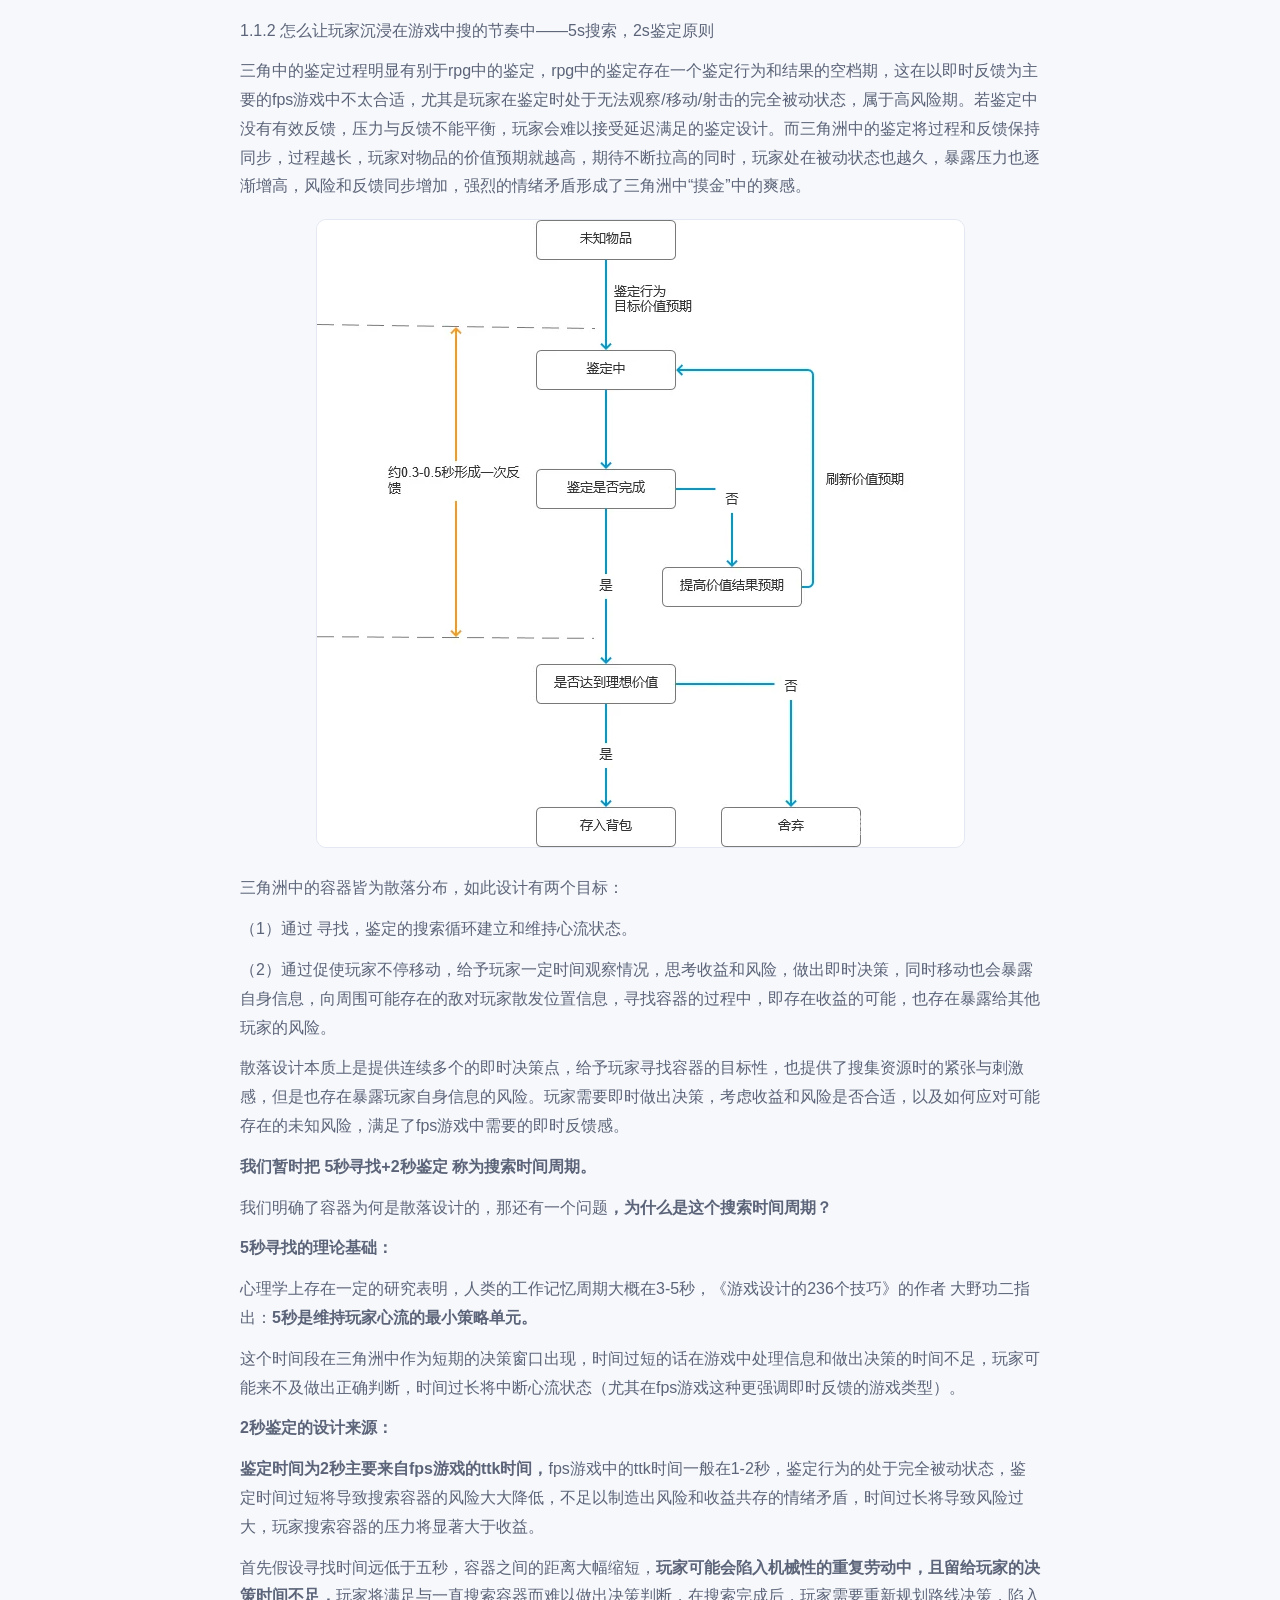
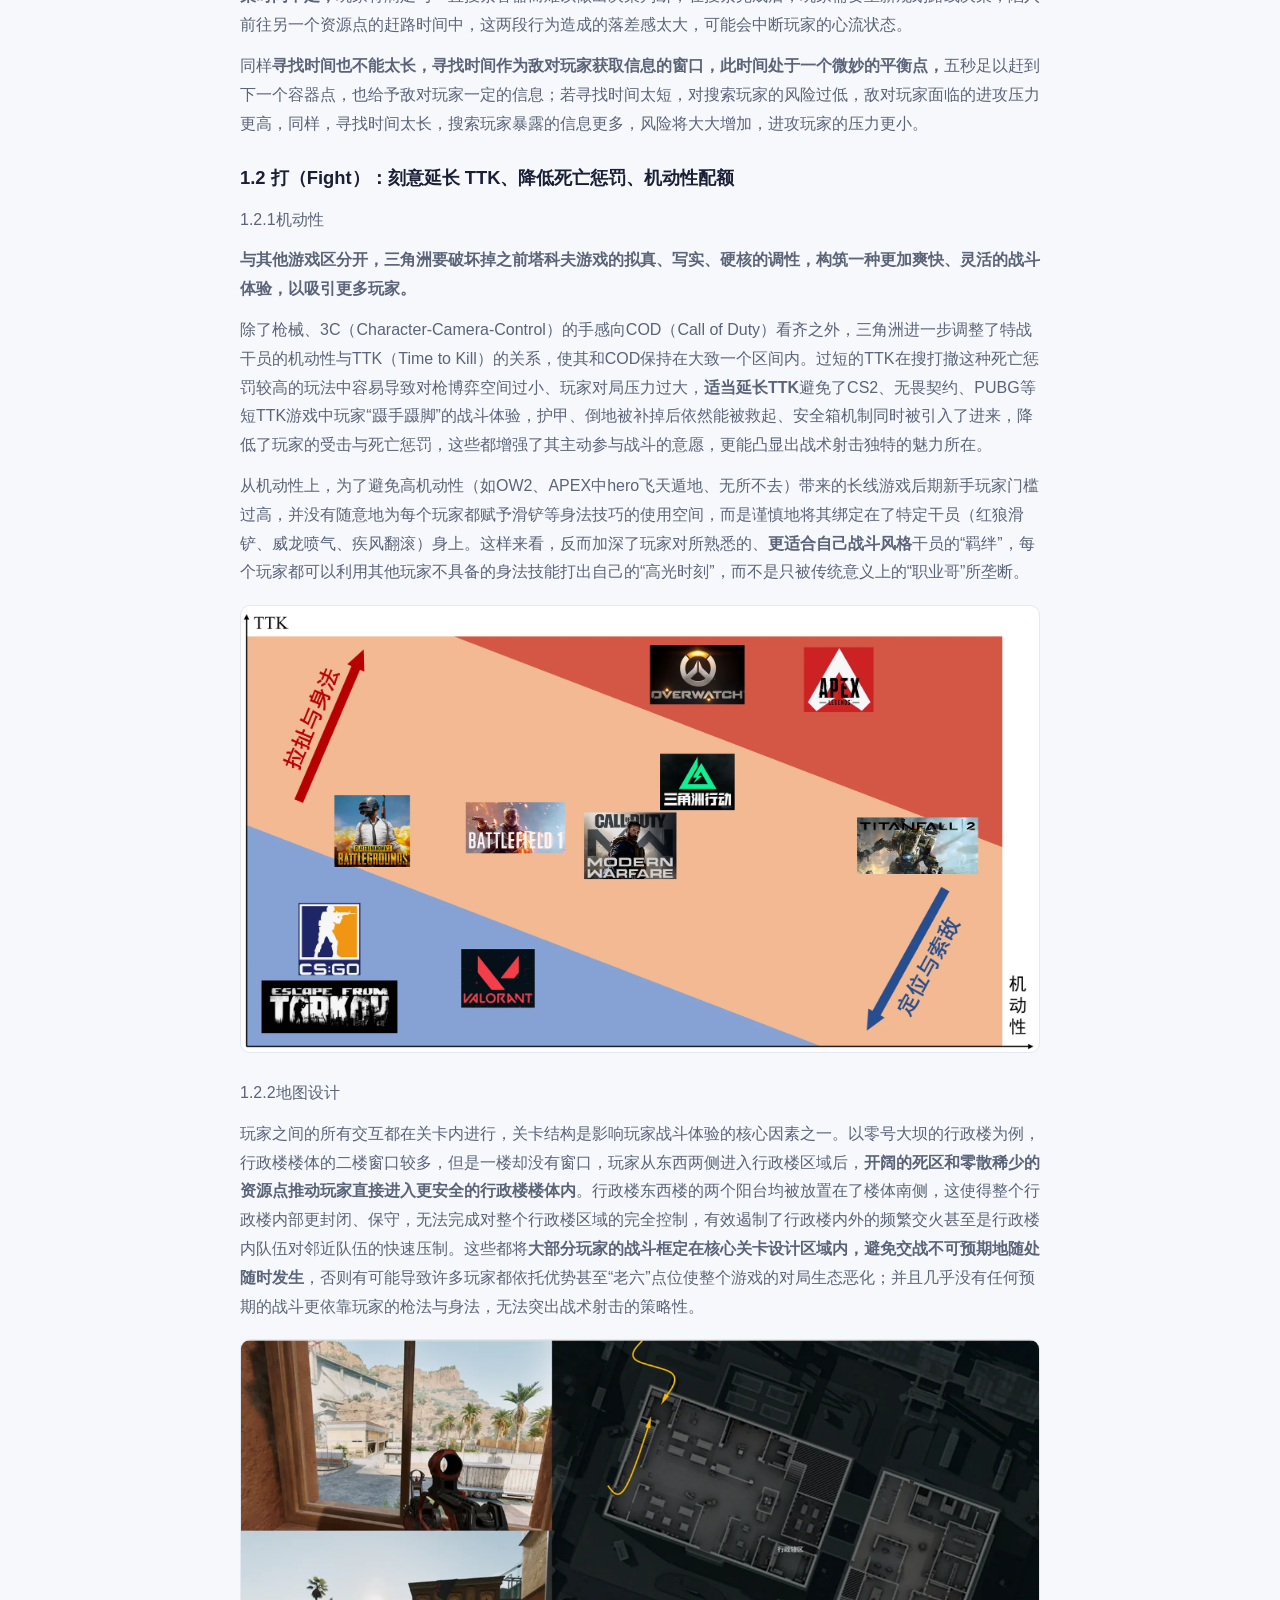
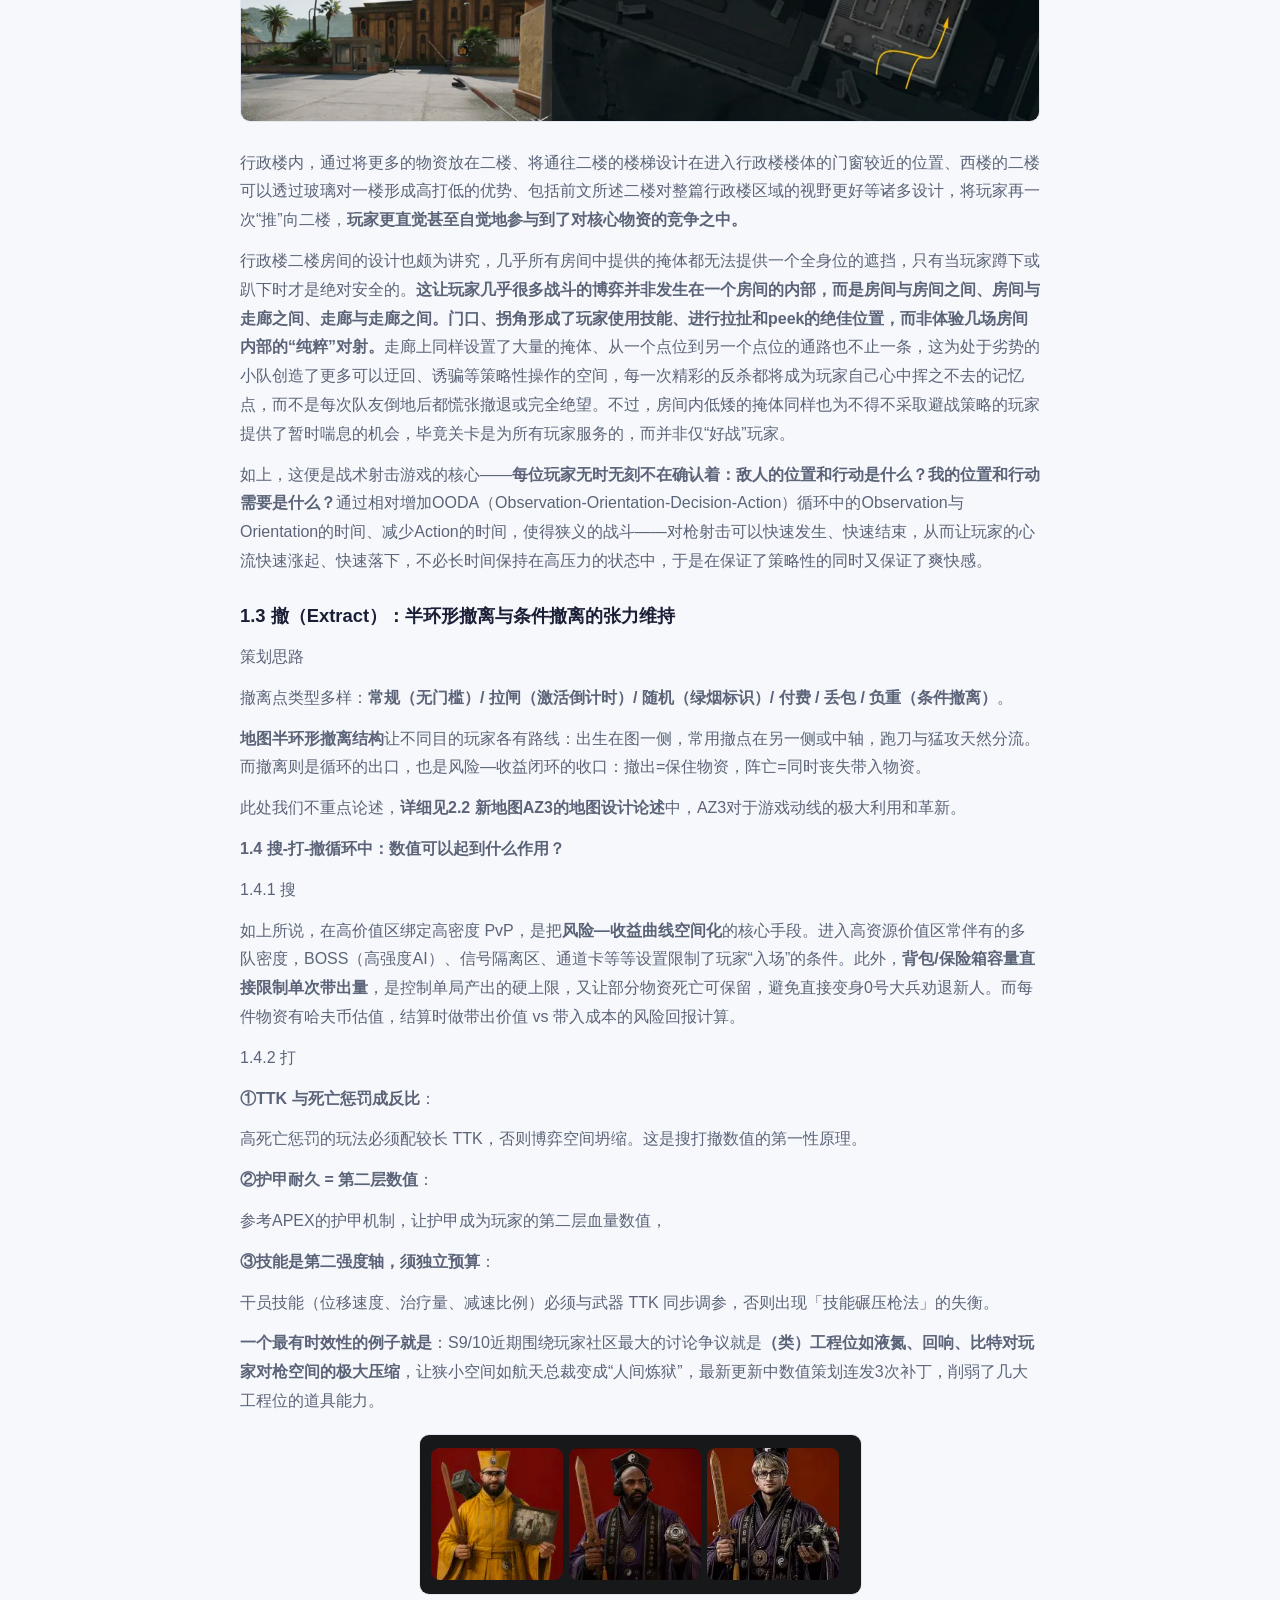
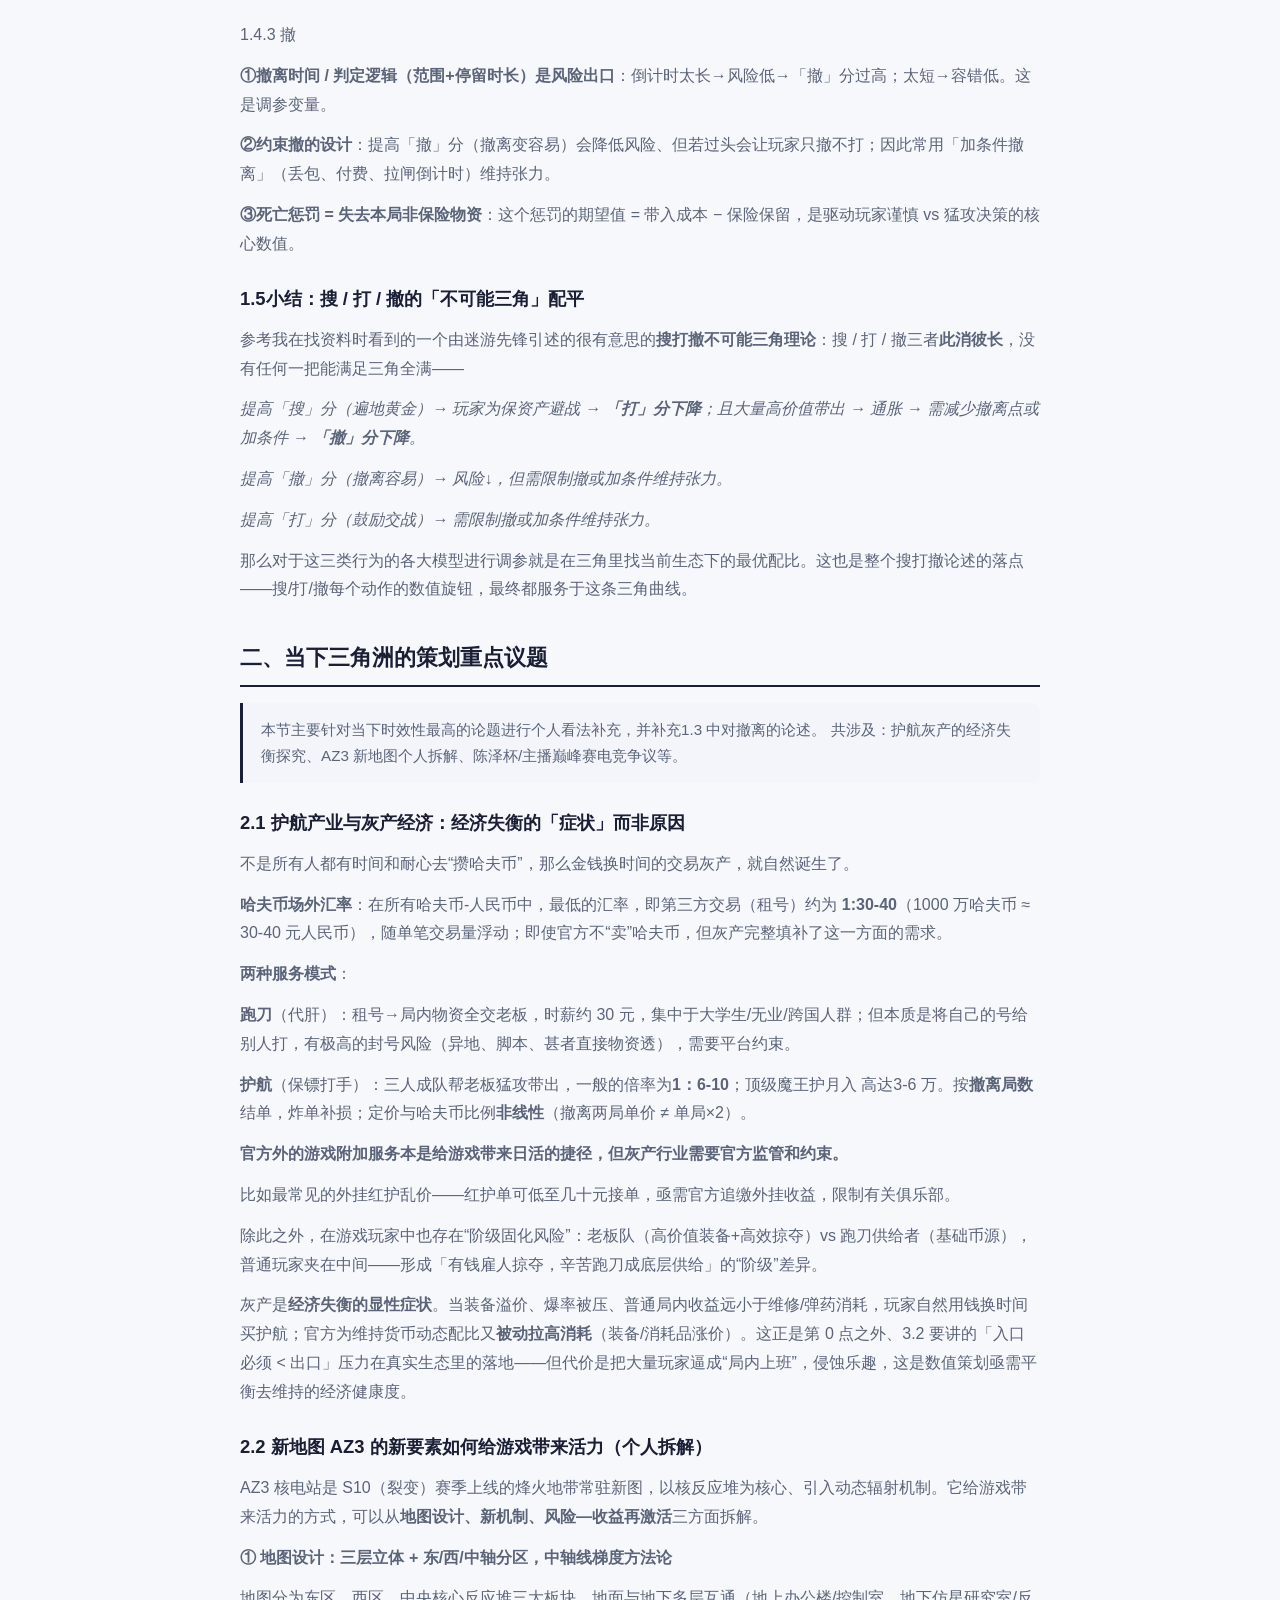
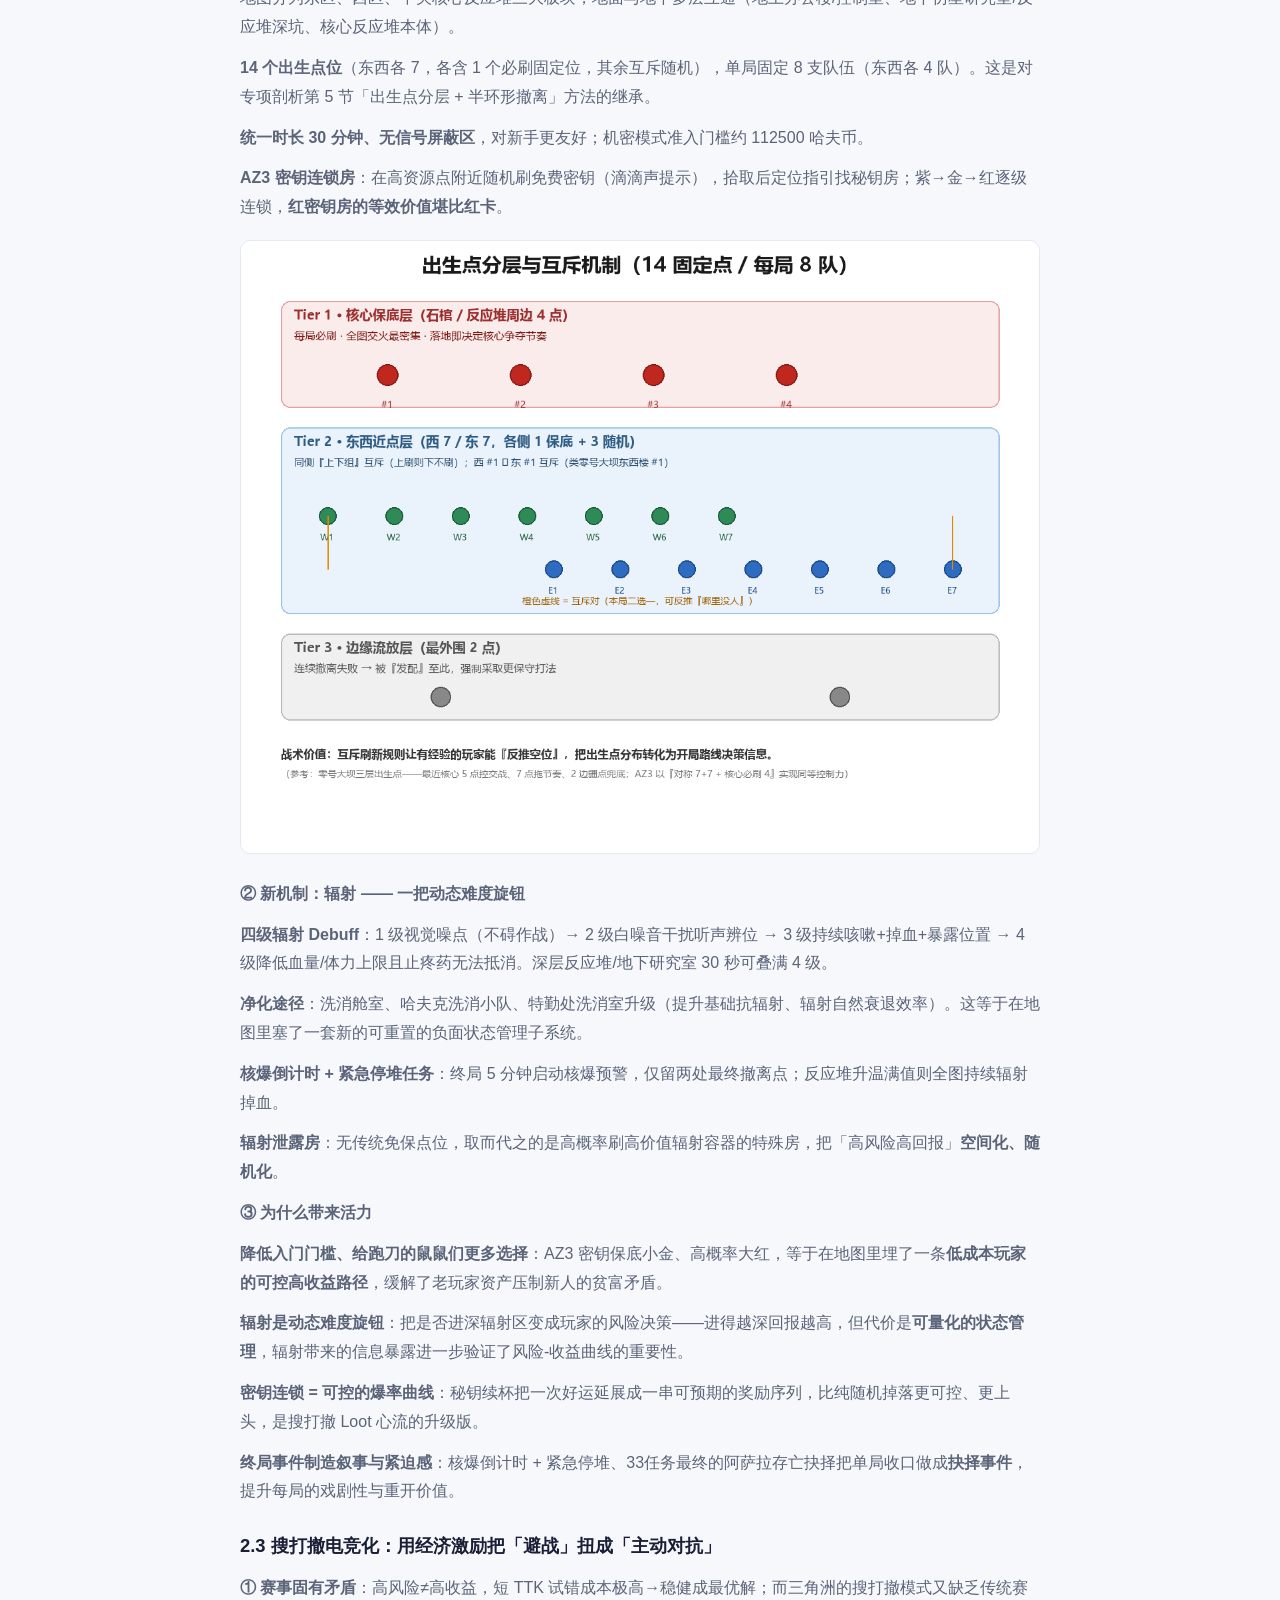
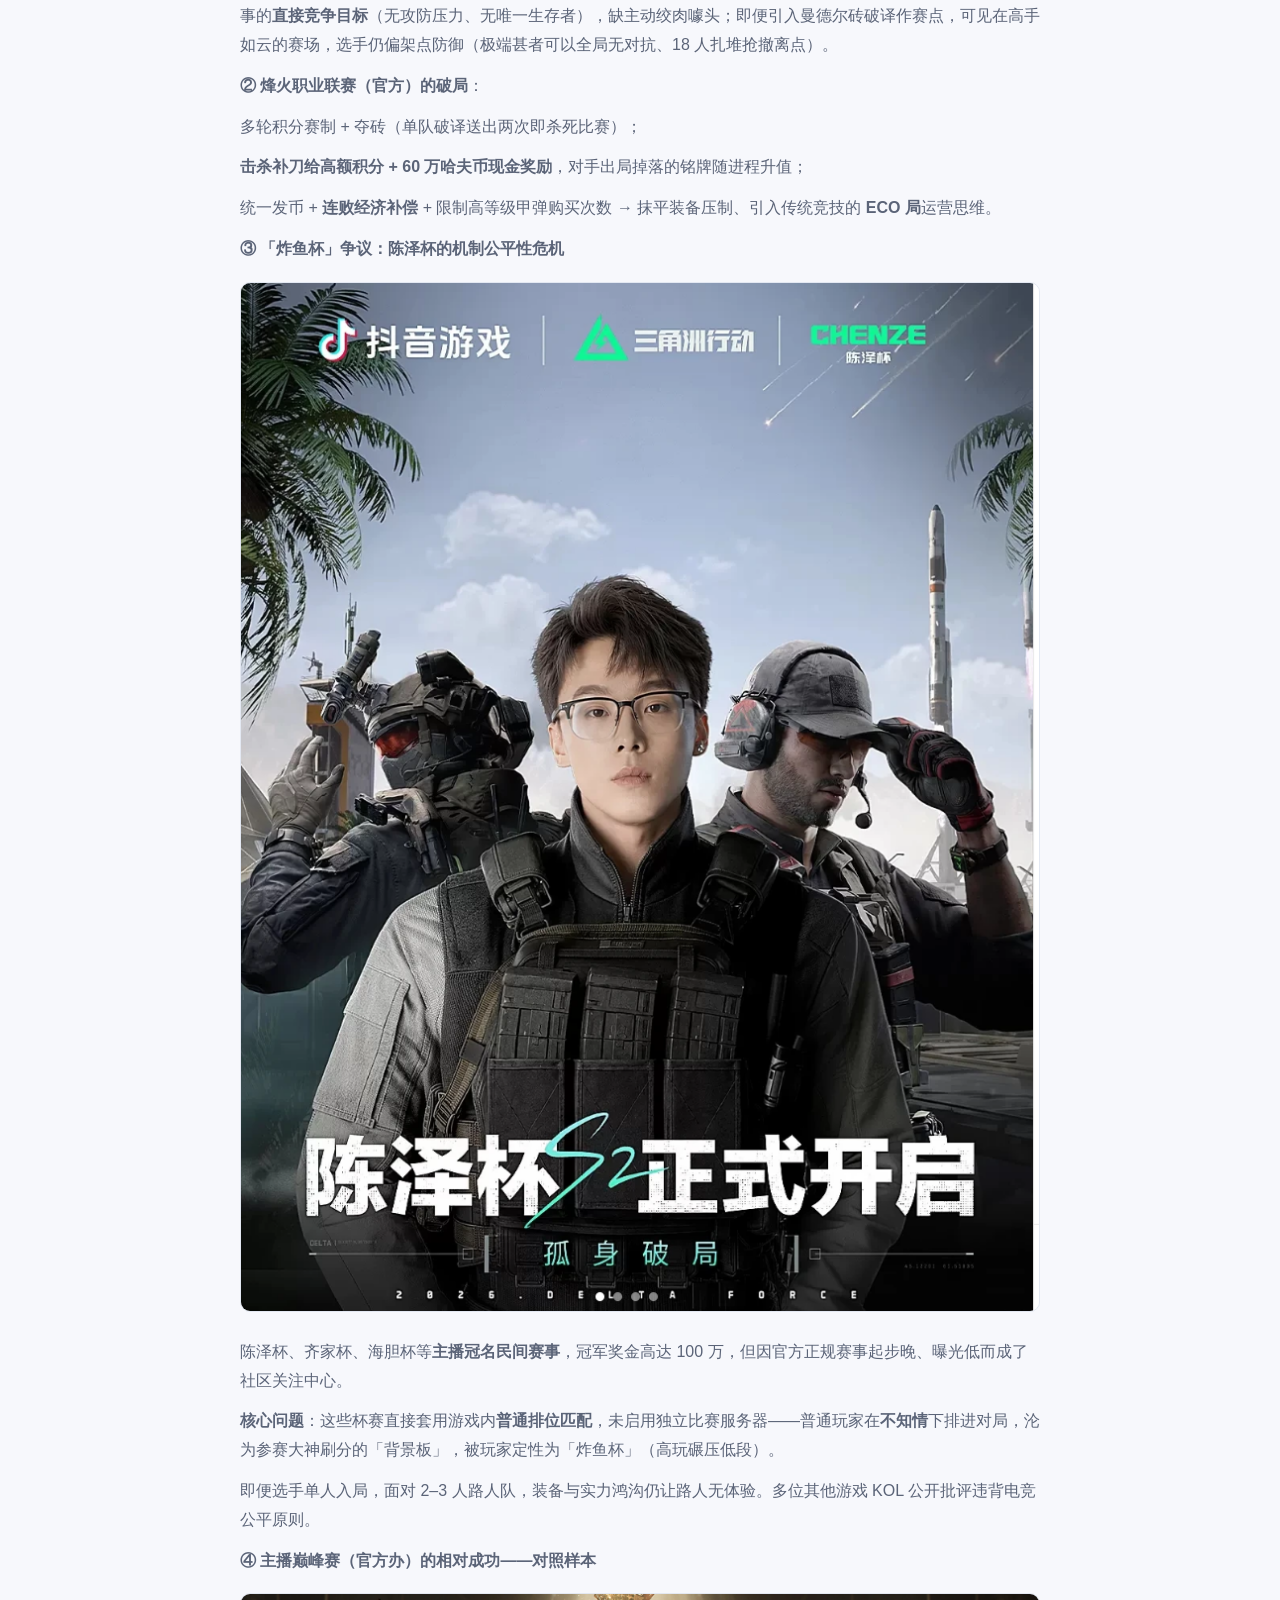
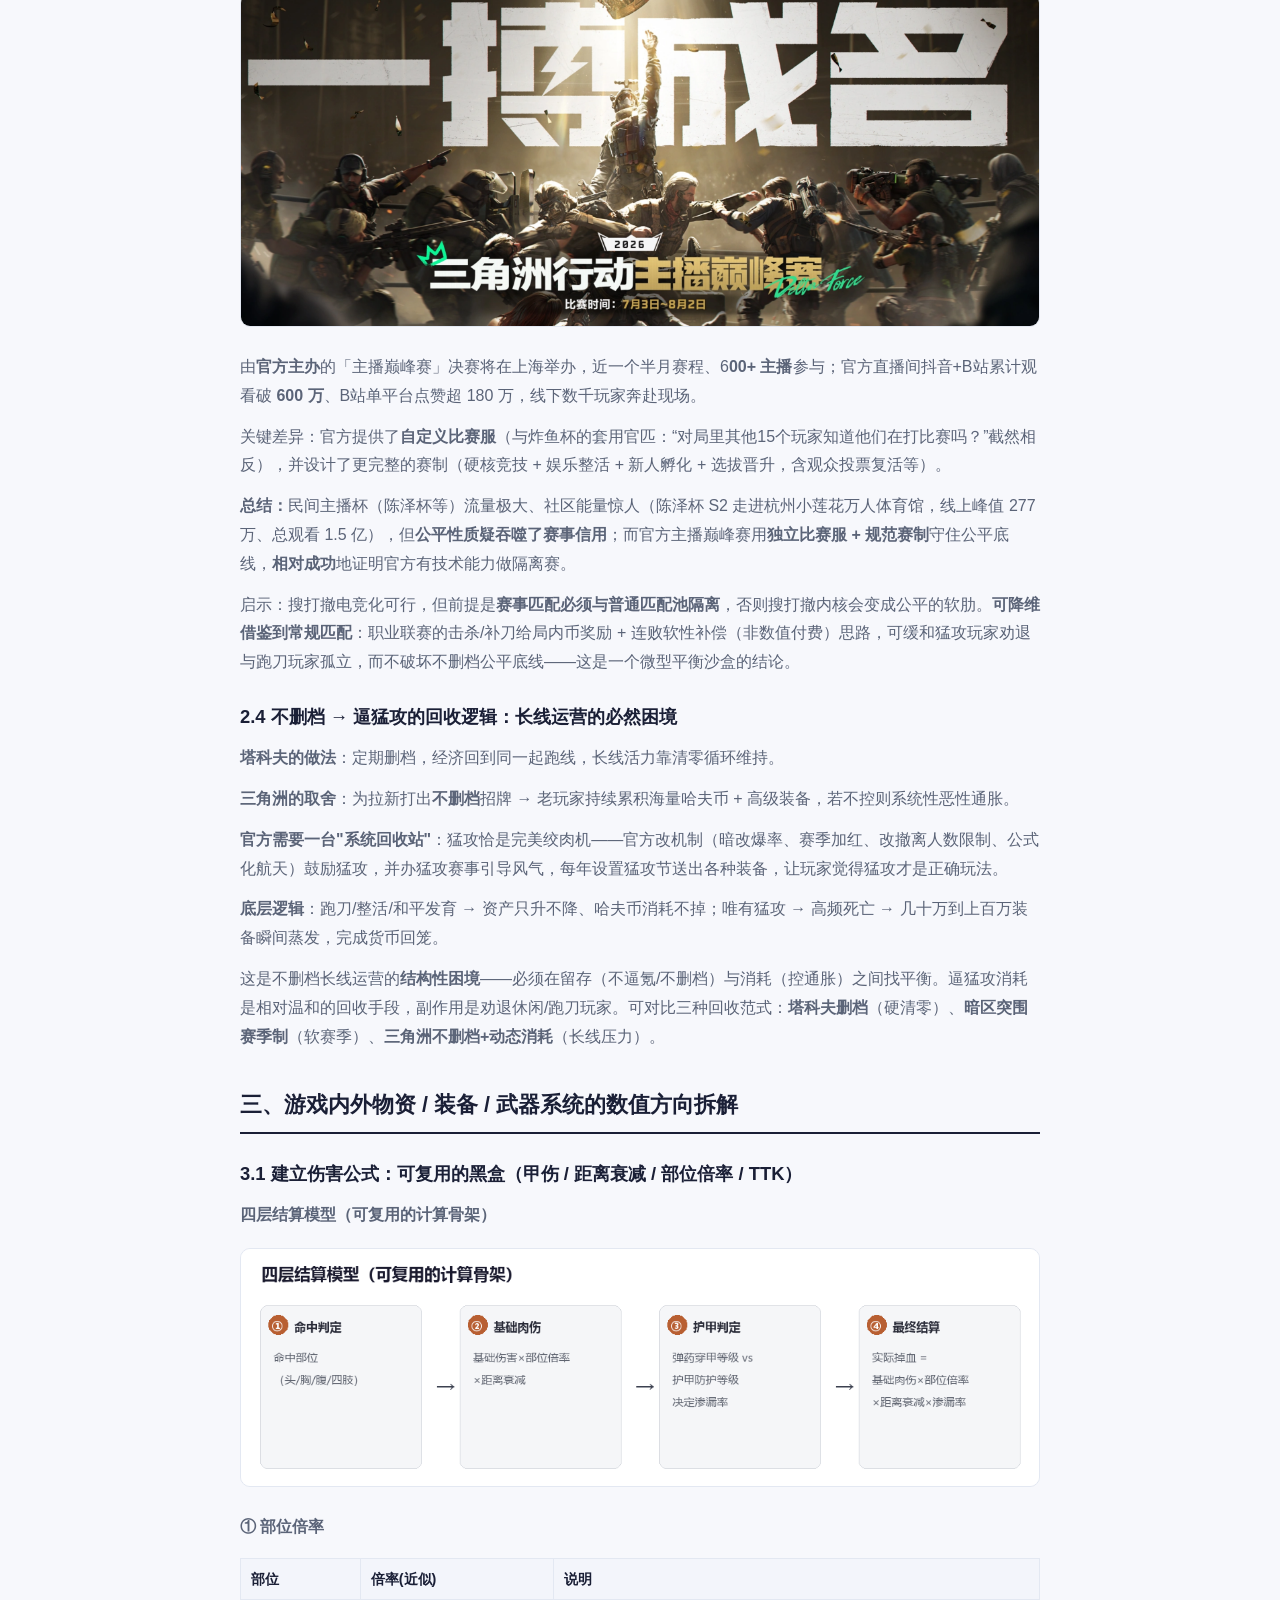
==== commit 100dab7f: "update: 三角洲拆解改用桌面新版 docx（201块/15图）" ====
--- a/deltaforce.html
+++ b/deltaforce.html
@@ -27,260 +27,250 @@
   </header>
   <main class="container">
     <article class="doc">
-      <h1 class="doc-h1">《三角洲行动》游戏拆解（数值策划视角）</h1>
-      <blockquote>拆解目标：为游戏数值策划岗位（网易雷火）申请材料准备一份<strong>结构化、可讲、可深挖</strong>的游戏分析底稿。 拆解立场：以「数值设计」为切口，而非泛泛的玩家评测。 配套文档： - 《三角洲行动_伤害计算与护甲机制详解.md》—— 武器伤害四层模型与护甲穿透 - 《三角洲行动_官方Wiki武器数值统计.md / .docx》—— 官方接口抓取的 50 把枪真实数值 - extract_deltaforce_weapons.py —— 可随版本重跑刷新的武器数据提取脚本</blockquote>
-      <h2 class="doc-h2">0. 一句话定位</h2>
-      <p><strong>《三角洲行动》（Delta Force）是腾讯天美 J3 工作室（琳琅天上 / Team Jade）用虚幻引擎打造的「多端互通战术射击 GaaS」，把 Tarkov 式的硬核搜打撤、Battlefield 式的大战场、以及带职业技能的干员体系三</strong><strong>个维度</strong><strong>揉进同一个免费长线运营产品里。</strong></p>
-      <p>它的核心赌注是：用「搜打撤」抓硬核 FPS 用户，用「大战场」和「干员技能」降门槛抓泛用户，再用「全平台 + 全自控 IP」做长线收入。</p>
-      <h2 class="doc-h2">1. 产品定位与市场</h2>
-      <div class="table-wrap"><table class="doc-table">
-      <tr><td><strong>维度</strong></td><td><strong>内容</strong></td></tr>
+      <p>三角洲行动 搜打撤及数值系统拆解</p>
+      <figure><img src="assets/deltaforce/deltaforce_01.png" alt="deltaforce 图1" loading="lazy"/></figure>
+      <p><em>注：作者自S7入坑以来游戏时长1000+h，每赛季都是高活跃度的多玩法玩家（从猛攻到跑刀到整活），S10机密KD4.1/绝密KD2.2，每赛季都会关注三角洲的补丁更新、各枪械/干员数值评测、游戏运营过程中的各大活动与争议。以下，我将依托个人经验和社区已有文章，重点拆解其主要营收来源项目烽火地带，希望能给自己和读者带来一定的思考借鉴。</em></p>
+      <h2 class="doc-h2">零、开始之前——基本机制介绍（产品定位与基础架构）</h2>
+      <h3 class="doc-h3">0.1 一句话定位</h3>
+      <p><strong>《三角洲行动》（Delta Force）是腾讯天美 J3 工作室（琳琅天上 / Team Jade）用虚幻引擎打造的「多端互通战术射击 GaaS」，把 Tarkov 式的硬核搜打撤、Battlefield 式的大战场、以及带职业技能的干员体系三件事揉进同一个免费长线运营产品里。</strong></p>
+      <p>它的核心赌注是：用「搜打撤」抓硬核 FPS 用户，用「大战场」和「干员技能」降门槛抓泛用户，再用「全平台 + 全自控 IP」做长线收入。
+      </p>
+      <h3 class="doc-h3">0.2 产品定位与市场</h3>
+      <div class="table-wrap"><table class="doc-table">
+      <tr><td>维度</td><td>内容</td></tr>
       <tr><td>研发</td><td>腾讯天美工作室群 J3 工作室（琳琅天上团队），对外代号 <strong>Team Jade</strong></td></tr>
       <tr><td>发行</td><td>国内腾讯；海外 <strong>Level Infinite</strong>；SEA/MENA/LATAM 由 <strong>Garena</strong> 代理</td></tr>
       <tr><td>引擎</td><td>战役用 <strong>UE5</strong>；多人联网用 <strong>UE4</strong>（官方路线图：2026 H2 计划整体迁移 UE5）</td></tr>
       <tr><td>反作弊</td><td><strong>ACE（Anti-Cheat Expert）</strong>，内核级 Ring 0，上线初期因卸载残留、与其他反作弊冲突引发争议</td></tr>
       <tr><td>上线时间线</td><td>2024-09-26 国服公测（PC+移动）→ 2024-12-05 全球 PC（Steam 非删档）→ 2025-02-21「黑鹰坠落」战役 PC DLC → 2025-04-22 全球手游 → 2025-08-19 PS5 / Xbox Series X\</td></tr>
       <tr><td>战略标签</td><td>腾讯首个「<strong>四全</strong>」IP：全球化发行、全终端上线、全平台打通、全自控 IP（无 IP 授权费、分成自由）</td></tr>
-      <tr><td>规模</td><td>国内 DAU 峰值 2025-04 破 1200 万、2025-07 破 2000 万、2025-09 破 3000 万；Steam 同屏峰值 2025-09 约 24.7 万、2026-06 约 11–12 万；全球手游上线首 4 日注册破千万，登顶 169 国 App Store 免费榜</td></tr>
+      <tr><td>规模（第三方报道）</td><td>国内 DAU 峰值 2025-04 破 1200 万、2025-07 破 2000 万、2025-09 破 3000 万；Steam 同屏峰值 2025-09 约 24.7 万、2026-06 约 11–12 万；全球手游上线首 4 日注册破千万，登顶 169 国 App Store 免费榜</td></tr>
       <tr><td>商业表现</td><td>2025Q2 财报 DAU 环比 +66% 至 2000 万+，流水前三；S6 赛季 + 周年庆（2025-09）收入环比 +76%</td></tr>
       </table></div>
       <p><strong>数策视角解读</strong>：</p>
-      <p>「四全」本质是<strong>成本结构与可控性</strong>问题——自控 IP 意味着数值/商业化调整不受授权方掣肘，能「两个月一次体系化版本迭代」。对数值策划而言，这意味着你调的数值会<strong>高频、直接</strong>地进入生产环境，迭代节奏远快于买断制 3A。</p>
+      <p>「四全」本质是<strong>成本结构与可控性</strong>问题——自控 IP 意味着数值/商业化调整不受授权方掣肘，能「两个月一次体系化版本迭代」。对数值策划而言，你调的数值会<strong>高频、直接</strong>地进入生产环境，迭代节奏远快于买断制 3A。</p>
       <p>DAU 曲线（1200→2000→3000 万）说明它不是「上线即巅峰」的买量型产品，而是靠赛季内容 + 模式广度吃了长尾。数值策划要服务的是<strong>长线留存曲线</strong>，而非首发爆量。</p>
-      <h2 class="doc-h2">2. 核心玩法循环</h2>
-      <p>游戏有三条并行的「循环」，但<strong>真正吃数值深度的是「烽火地带」的搜打撤循环</strong>，因为它把 FPS 对枪、RPG 养成、经济系统三套数值拧在一起。</p>
-      <h3 class="doc-h3">2.1 烽火地带（Operations / 搜打撤）核心循环</h3>
-      <figure><img src="assets/deltaforce/deltaforce_01.png" alt="deltaforce 图1" loading="lazy"/></figure>
-      <p><strong>这条循环的数值骨架是「风险—收益曲线」</strong>：</p>
-      <p>进场成本（装备/弹药/维修）是固定支出，撤离收益是带方差的随机变量（爆率、物品价值分布），死亡惩罚是「失去本局所有非保险物资」。这正是搜打撤品类最考验数值策划的地方——<strong>入口（掉落/任务产出）与出口（消耗/税收）如何配平以控制通胀</strong>。</p>
-      <h3 class="doc-h3">2.2 全面战场（Warfare）循环</h3>
-      <p>典型「占点 + 载具 + 32v32」大战场循环：复活 → 推进/占点 → 死亡复活。数值重点是<strong>载具强度、占点节奏、单局时长、击杀反馈</strong>，没有 persistence 经济。</p>
-      <h2 class="doc-h2">3. 二模式架构对比</h2>
-      <div class="table-wrap"><table class="doc-table">
-      <tr><td>维度</td><td>烽火地带 (Operations)</td><td>全面战场 (Warfare)</td></tr>
-      <tr><td>玩法内核</td><td>搜打撤（Extraction）</td><td>大战场占点（Battlefield-like）</td></tr>
-      <tr><td>队伍</td><td>3 人小队</td><td>32 v 32</td></tr>
-      <tr><td>经济系统</td><td>有（哈夫币、物资持久化）</td><td>无</td></tr>
-      <tr><td>护甲系统</td><td><strong>有护甲耐久</strong>（破损/维修）</td><td><strong>无护甲耐久</strong>（公式退化）</td></tr>
-      <tr><td>载具</td><td>少量（直升机支援等）</td><td>大量（坦克/直升机/艇）</td></tr>
-      <tr><td>干员技能</td><td>全生效</td><td>全生效</td></tr>
-      <tr><td>数值深度</td><td>★★★★★（最复杂）</td><td>★★★（对抗平衡）</td></tr>
-      <tr><td>长线运营权重</td><td>最高（圈钱主力）</td><td>中（被玩家吐槽「放养」）</td></tr>
-      </table></div>
-      <p><strong>数策关键洞察</strong>：同一个「武器伤害」在两种模式里走了<strong>两套结算公式</strong>。烽火地带的护甲耐久系统让伤害公式变成「四层」（命中→基础肉伤×部位×距离→护甲判定渗漏→结算）；大战场没有护甲耐久，公式退化为「三层」。</p>
-      <p>这意味着<strong>同一把枪的 TTK 感知在两种模式里完全不同</strong>——这是双模式产品必须面对的数值分裂。</p>
-      <h2 class="doc-h2">4. 系统拆解</h2>
-      <h3 class="doc-h3">4.1 干员系统（4 职业 × 14+ 干员）</h3>
-      <p>玩家扮演全球反恐特勤组 <strong>G.T.I.</strong> 的精英干员，对抗 <strong>哈夫克（Havoc）公司</strong>；部分干员属阿萨拉阵营（如比特）。</p>
-      <div class="table-wrap"><table class="doc-table">
-      <tr><td>职业</td><td>定位</td><td>代表干员</td><td>技能数值维度</td></tr>
-      <tr><td><strong>突击</strong></td><td>灵活突破/收割，多段位移，抓TIMING能力强</td><td>红狼、威龙、无名、疾风</td><td>位移速度、技能 CD、爆发窗口、击杀刷新技能</td></tr>
-      <tr><td><strong>侦察</strong></td><td>信息获取、压制/控场</td><td>露娜、银翼、骇爪、回响</td><td>标记范围/时长、侦测半径、干扰强度</td></tr>
-      <tr><td><strong>支援</strong></td><td>续航/救援</td><td>蜂医、蝶、蛊</td><td>治疗量/治疗速率、救援速度倍率、负面状态清除</td></tr>
-      <tr><td><strong>工程</strong></td><td>防御/控场</td><td>牧羊人、深蓝、乌鲁鲁、比特、液氮</td><td>减益强度（如声波减射速）、护盾减伤、陷阱 CD</td></tr>
-      </table></div>
-      <p><strong>数策视角</strong>：干员技能是「基本枪械数值之外的第二套强度轴」。设计难点在于——<strong>技能强度不能与枪械 TTK 失衡</strong>。例如蜂医激素枪的治疗量若过高，会让「对枪劣势」被「续航优势」抹平；牧羊人声波减敌方射速的比例若过大，会让工程位变成「软控王」。这类数值需要独立的平衡预算（budget），和武器数值解耦调参。</p>
-      <h3 class="doc-h3">4.2 武器系统（我们已抓真值）</h3>
-      <p>官方 Wiki 接口可抓到全部武器基础数值，具体见附表中提取了 <strong>50 把枪</strong><strong>的精确数值。</strong></p>
-      <p>按 7 大类分布：突击步枪 17 / DMR 射手 7 / 冲锋枪 9 / 狙击 4 / 轻机 3 / 霰弹 3 / 手枪 7。</p>
-      <p>
-      每把枪的数值字段（官方字段名）：</p>
-      <p>meatHarm 肉伤（=界面「基础伤害」，打无甲躯干单发）</p>
-      <p>armorHarm 甲伤（打有甲部位扣护甲耐久）</p>
-      <p>fireSpeed 射速（RPM）</p>
-      <p>shootDistance 优势射程</p>
-      <p>muzzleVelocity 初速</p>
-      <p>capacity 弹容；recoil/control/stable/hipShot 后坐/操控/稳定/腰射</p>
-      <p>caliber 口径；ammo[] 可用弹药；fireMode 射击模式</p>
-      <p>此外，横向榜单（肉伤 TOP10 / 理论 DPS TOP10 / 射速 TOP10）已在文档中给出。</p>
-      <h3 class="doc-h3">4.3 护甲 / 装备系统</h3>
-      <p>烽火地带：<strong>护甲有耐久</strong>，穿戴后提供减伤，被甲伤打中扣耐久，耐久归零失效，需维修。</p>
-      <p>护甲分级+ 弹药穿甲分级 → 决定「肉伤渗漏率」。</p>
-      <p>这部分<strong>官方只公开肉伤/甲伤，未公开部位倍率、穿甲渗漏率、距离衰减系数的精确公式</strong>——是社区实测补的近似模型。</p>
-      <h3 class="doc-h3">4.4 经济系统（烽火地带核心）</h3>
-      <div class="table-wrap"><table class="doc-table">
-      <tr><td>要素</td><td>说明</td><td>数策关注点</td></tr>
-      <tr><td>哈夫币</td><td>游戏内通用货币</td><td>入口（掉落/任务）vs 出口（弹药/维修/交易税）配平</td></tr>
-      <tr><td>曼德尔砖 / 大红（非洲之心等）</td><td>高价值可带出物品</td><td>风险收益曲线的「高尾」设计</td></tr>
-      <tr><td>保险箱 / 保险机制</td><td>部分物资死亡可保留</td><td>死亡惩罚的「缓冲系数」</td></tr>
-      <tr><td>交易行</td><td>玩家间交易，带税（玩家反馈约 15%）</td><td>税收率直接影响流通与通胀</td></tr>
-      <tr><td>黑屋</td><td>行为分匹配（击杀多/死多/撤离多进「黑屋」）</td><td>匹配算法的行为权重设计</td></tr>
-      </table></div>
-      <h3 class="doc-h3">4.5 进度 / 养成</h3>
-      <p>干员解锁（活动/通行证）、武器改装（配件树）、赛季通行证、战令。</p>
-      <p>改装系统 = 配件对基础数值的<strong>乘区/加区</strong>设计（后坐、操控、射程、初速等），是武器数值的「二阶调参面」。</p>
-      <h2 class="doc-h2">5. 数值设计维度（重点章）</h2>
-      <h3 class="doc-h3">5.1 武器 TTK 框架</h3>
-      <p>TTK（击杀耗时）≈ 敌方有效血量 / (单发肉伤 × 射速/60 × 命中率)。但烽火地带里「有效血量」被护甲耐久和渗漏率扭曲，所以真实 TTK 是：</p>
-      <p>TTK = 破甲耗时(甲伤/护甲耐久) + 破甲后进血耗时(剩余血 / 渗漏后肉伤 / 射速)
-      </p>
-      <p>同一把枪打无甲 vs 打六级甲，击杀发数可差 2–3 倍。这是《三角洲》区别于纯对抗 FPS 的<strong>核心数值张力</strong>。</p>
-      <h3 class="doc-h3">5.2 护甲穿透 / 渗漏模型（近似）</h3>
-      <p>由「弹药穿甲等级 − 护甲防护等级」决定肉伤渗漏率（社区实测近似）：</p>
-      <p>弹 ≥ 甲 +1 级 → 渗漏 ~90–100%</p>
-      <p>同级 → ~70–85%</p>
-      <p>低 1 级 → ~40–60%</p>
-      <p>低 2 级 → ~20–35%</p>
-      <p>官方未公开精确系数，是数值策划上岗后要<strong>自己建表、用实战数据校准</strong>的黑盒。</p>
-      <h3 class="doc-h3">5.3 经济数值（最易被玩家感知、也最易翻车）</h3>
-      <p>搜打撤品类的经济数值决定了「肝度」和「贫富分化」：</p>
-      <p><strong>通胀控制</strong>：哈夫币的产出（掉落/任务/卖货）必须 &lt; 消耗（弹药/维修/税），否则货币贬值、老玩家资产膨胀。玩家反馈已出现「有钱的越来越有钱，穷的越来越穷」的抱怨——这是经济数值失衡的典型信号。</p>
-      <p><strong>爆率曲线</strong>：高价值物（红货/机密）的爆率决定「赌徒盘」吸引力，但断崖式下调会直接伤留存（玩家大量差评指向爆率下滑）。</p>
-      <p><strong>交易税</strong>：既是通胀阀门也是「劝退税」，税率是杠杆。</p>
-      <h3 class="doc-h3">5.4 技能 / 匹配数值</h3>
-      <p>干员技能 CD、减益强度需要独立的「强度预算」。</p>
-      <p>匹配：除 ELO/MMR 外，还叠加<strong>行为分</strong>（击杀/死亡/撤离频率）做分池（黑屋）。这是用数值手段调控生态，但权重设计争议极大（玩家吐槽「杀多了进黑屋」），是数策在「生态治理」上的经典难题。</p>
-      <h3 class="doc-h3">5.5 平衡性方法论</h3>
-      <p>官方公开表述「结合全赛季大数据，对数十款主流枪械的属性、后坐力、适配场景优化，平衡强势枪械出场率，盘活冷门枪」——这是<strong>数据驱动平衡（出场率 / 胜率 / TTK 分布）</strong> 的标准范式，也是数值策划的日常工具链。</p>
-      <h2 class="doc-h2">6. 竞品对比</h2>
-      <div class="table-wrap"><table class="doc-table">
-      <tr><td>产品</td><td>搜打撤</td><td>大战场</td><td>干员技能</td><td>引擎/平台</td><td>与三角洲差异</td></tr>
-      <tr><td><strong>三角洲行动</strong></td><td>✅ 烽火地带</td><td>✅ 32v32</td><td>✅ 4 职业</td><td>UE4/5 全平台</td><td>三合一综合体</td></tr>
-      <tr><td>Escape from Tarkov</td><td>✅ 硬核</td><td>❌</td><td>❌</td><td>自研 PC</td><td>无技能/无大战场，学习曲线陡</td></tr>
-      <tr><td>暗区突围 / Arena Breakout</td><td>✅ 手游向</td><td>❌</td><td>❌</td><td>移动端</td><td>腾讯已验证的手游搜打撤，轻量化</td></tr>
-      <tr><td>Battlefield 战地</td><td>❌</td><td>✅ 载具大战场</td><td>❌</td><td>多平台</td><td>无 persistence 经济</td></tr>
-      <tr><td>COD DMZ</td><td>✅ 偏娱乐</td><td>❌</td><td>部分</td><td>多平台</td><td>搜打撤但更休闲、无长线养成</td></tr>
-      <tr><td>Valorant /  apex 类</td><td>❌</td><td>✅ 小队对抗</td><td>✅（英雄）</td><td>PC</td><td>技能驱动但无搜打撤经济</td></tr>
-      </table></div>
-      <p><strong>结论</strong>：三角洲的护城河是「<strong>搜打撤的经济深度 + 大战场的低门槛流量 + 干员技能的信息/控制维度</strong>」三件套，且全平台打通把用户盘子做大。代价是<strong>三套数值体系要分别平衡且不能互相污染</strong>（尤其烽火地带 vs 大战场的护甲公式分裂）。</p>
-      <h2 class="doc-h2">7. 数值策划视角洞察（给面试/作品集的「主见」）</h2>
-      <p><strong>双模式双护甲公式是最大设计挑战</strong>：同一武器在烽火地带（有甲耐久）和大战场（无甲耐久）走不同结算，TTK 感知割裂。理想的数值框架应有一套「统一底层 + 模式开关」，避免两套独立平衡互相打架。</p>
-      <p><strong>经济数值是留存命门</strong>：搜打撤的「入口—出口」配平决定贫富分化。玩家已明确抱怨通胀与爆率下滑——这是数值策划最该建立监控仪表盘（哈夫币流通量、人均资产、红货掉率、交易行换手率）的地方。</p>
-      <p><strong>伤害黑盒要自己建表</strong>：官方只给肉伤/甲伤，部位倍率、渗漏率、距离衰减需社区/内部实测校准。上岗第一件事应是搭一套可复现的伤害测算沙盒。</p>
-      <p><strong>技能强度要独立预算</strong>：干员技能是「第二强度轴」，必须和武器 TTK 解耦调参，否则会出现「技能碾压枪法」的失衡。</p>
-      <p><strong>行为分匹配是双刃剑</strong>：黑屋机制初衷是生态治理，但权重过激会反噬核心玩家体验。匹配算法里行为权重需要 AB 实验谨慎标定。</p>
-      <p><strong>数据驱动平衡是常态</strong>：出场率/胜率/TTK 分布三张表是枪械平衡的日常工作，我们已有的 50 枪真实数值可直接作为这套监控的「基线快照」。</p>
-      <h2 class="doc-h2">8. 数据来源与可复用资产</h2>
-      <p><strong>官方 Wiki 接口（已逆向）</strong>：projectd_oversea/object.list + i18n 语言表，可随版本重跑 extract_deltaforce_weapons.py 刷新 50 枪数值。</p>
-      <p><strong>真实数值基线</strong>：见《三角洲行动_官方Wiki武器数值统计.md / .docx》。</p>
-      <p><strong>伤害模型</strong>：见《三角洲行动_伤害计算与护甲机制详解.md》（含 AS Val 四场景算例）。</p>
-      <p><strong>市场/规模数据</strong>：腾讯财报、WeGame 商店页、SteamDB / PlayerAUctions、百度百科、官方赛季页（第三方报道已注明出处，正式作品集中建议二次核验最新赛季号与 DAU）。</p>
-      <blockquote>⚠️ 注：赛季编号、DAU 峰值等运营数据随时间变化较快，本文引用均标注来源性质；正式投递前建议用最新官方财报/公告复核。</blockquote>
-      <p>附表：</p>
-      <h1 class="doc-h1"><strong>三角洲行动 ·</strong><strong> </strong><strong>武器数值统计</strong></h1>
-      <p>数据来源：官方 Wiki 后端接口 projectd_oversea/object.list ｜  全 50 把武器</p>
-      <h2 class="doc-h2">突击步枪（17 把）</h2>
-      <div class="table-wrap"><table class="doc-table">
-      <tr><td><strong>武器</strong></td><td><strong>口径</strong></td><td><strong>肉伤</strong></td><td><strong>甲伤</strong></td><td><strong>射速</strong></td><td><strong>射程</strong></td><td><strong>初速</strong></td><td><strong>弹容</strong></td><td><strong>后坐</strong></td><td><strong>操控</strong></td><td><strong>稳定</strong></td><td><strong>腰射</strong></td></tr>
-      <tr><td>ASh-12战斗步枪</td><td>12.7x55mm</td><td>56</td><td>55</td><td>500</td><td>55</td><td>340</td><td>20</td><td>24</td><td>52</td><td>61</td><td>43</td></tr>
-      <tr><td>AKM突击步枪</td><td>7.62x39mm</td><td>40</td><td>42</td><td>600</td><td>40</td><td>525</td><td>30</td><td>39</td><td>54</td><td>55</td><td>53</td></tr>
-      <tr><td>M7战斗步枪</td><td>6.8x51mm</td><td>40</td><td>42</td><td>649</td><td>55</td><td>630</td><td>20</td><td>34</td><td>55</td><td>58</td><td>47</td></tr>
-      <tr><td>SCAR-H战斗步枪</td><td>7.62x51mm</td><td>40</td><td>38</td><td>585</td><td>40</td><td>630</td><td>20</td><td>40</td><td>58</td><td>55</td><td>45</td></tr>
-      <tr><td>G3战斗步枪</td><td>7.62x51mm</td><td>39</td><td>42</td><td>533</td><td>55</td><td>630</td><td>20</td><td>32</td><td>51</td><td>62</td><td>45</td></tr>
-      <tr><td>191式突击步枪</td><td>5.8x42mm</td><td>35</td><td>38</td><td>706</td><td>27</td><td>550</td><td>30</td><td>42</td><td>60</td><td>50</td><td>56</td></tr>
-      <tr><td>AKS-74U突击步枪</td><td>5.45x39mm</td><td>34</td><td>36</td><td>533</td><td>40</td><td>500</td><td>20</td><td>35</td><td>60</td><td>53</td><td>52</td></tr>
-      <tr><td>PTR-32突击步枪</td><td>7.62x39mm</td><td>34</td><td>36</td><td>632</td><td>40</td><td>630</td><td>30</td><td>32</td><td>56</td><td>57</td><td>45</td></tr>
-      <tr><td>M16A4突击步枪</td><td>5.56x45mm</td><td>33</td><td>39</td><td>672</td><td>55</td><td>575</td><td>20</td><td>40</td><td>56</td><td>57</td><td>54</td></tr>
-      <tr><td>K416突击步枪</td><td>5.56x45mm</td><td>29</td><td>32</td><td>880</td><td>27</td><td>575</td><td>30</td><td>44</td><td>61</td><td>52</td><td>57</td></tr>
-      <tr><td>AUG突击步枪</td><td>5.56x45mm</td><td>29</td><td>35</td><td>679</td><td>55</td><td>575</td><td>30</td><td>60</td><td>54</td><td>59</td><td>53</td></tr>
-      <tr><td>AS Val突击步枪</td><td>9x39mm</td><td>29</td><td>48</td><td>972</td><td>27</td><td>330</td><td>15</td><td>43</td><td>62</td><td>51</td><td>57</td></tr>
-      <tr><td>M4A1突击步枪</td><td>5.56x45mm</td><td>27</td><td>32</td><td>800</td><td>40</td><td>575</td><td>30</td><td>41</td><td>58</td><td>55</td><td>55</td></tr>
-      <tr><td>QBZ95-1突击步枪</td><td>5.8x42mm</td><td>27</td><td>42</td><td>679</td><td>55</td><td>575</td><td>30</td><td>52</td><td>55</td><td>58</td><td>54</td></tr>
-      <tr><td>AK-12突击步枪</td><td>5.45x39mm</td><td>27</td><td>41</td><td>735</td><td>40</td><td>575</td><td>30</td><td>48</td><td>57</td><td>56</td><td>54</td></tr>
-      <tr><td>CAR-15突击步枪</td><td>5.56x45mm</td><td>27</td><td>32</td><td>632</td><td>40</td><td>575</td><td>20</td><td>50</td><td>58</td><td>55</td><td>53</td></tr>
-      <tr><td>SG552突击步枪</td><td>5.56x45mm</td><td>22</td><td>30</td><td>906</td><td>55</td><td>575</td><td>20</td><td>46</td><td>61</td><td>52</td><td>53</td></tr>
-      </table></div>
-      <h2 class="doc-h2">射手步枪(DMR)（7 把）</h2>
-      <div class="table-wrap"><table class="doc-table">
-      <tr><td><strong>武器</strong></td><td><strong>口径</strong></td><td><strong>肉伤</strong></td><td><strong>甲伤</strong></td><td><strong>射速</strong></td><td><strong>射程</strong></td><td><strong>初速</strong></td><td><strong>弹容</strong></td><td><strong>后坐</strong></td><td><strong>操控</strong></td><td><strong>稳定</strong></td><td><strong>腰射</strong></td></tr>
-      <tr><td>SVD狙击步枪</td><td>7.62x54R</td><td>56</td><td>52</td><td>300</td><td>70</td><td>500</td><td>10</td><td>42</td><td>48</td><td>67</td><td>34</td></tr>
-      <tr><td>SR-25射手步枪</td><td>7.62x51mm</td><td>50</td><td>55</td><td>364</td><td>90</td><td>550</td><td>10</td><td>56</td><td>56</td><td>59</td><td>40</td></tr>
-      <tr><td>PSG-1射手步枪</td><td>7.62x51mm</td><td>50</td><td>55</td><td>300</td><td>90</td><td>750</td><td>10</td><td>60</td><td>49</td><td>66</td><td>34</td></tr>
-      <tr><td>SKS射手步枪</td><td>7.62x39mm</td><td>44</td><td>42</td><td>510</td><td>55</td><td>575</td><td>10</td><td>30</td><td>55</td><td>60</td><td>38</td></tr>
-      <tr><td>M14射手步枪</td><td>7.62x51mm</td><td>40</td><td>41</td><td>727</td><td>40</td><td>575</td><td>10</td><td>26</td><td>58</td><td>55</td><td>48</td></tr>
-      <tr><td>VSS射手步枪</td><td>9x39mm</td><td>35</td><td>48</td><td>480</td><td>120</td><td>330</td><td>15</td><td>46</td><td>54</td><td>61</td><td>38</td></tr>
-      <tr><td>Mini-14射手步枪</td><td>5.56x45mm</td><td>32</td><td>38</td><td>590</td><td>90</td><td>650</td><td>10</td><td>60</td><td>52</td><td>63</td><td>37</td></tr>
-      </table></div>
-      <h2 class="doc-h2">狙击步枪（4 把）</h2>
-      <div class="table-wrap"><table class="doc-table">
-      <tr><td><strong>武器</strong></td><td><strong>口径</strong></td><td><strong>肉伤</strong></td><td><strong>甲伤</strong></td><td><strong>射速</strong></td><td><strong>射程</strong></td><td><strong>初速</strong></td><td><strong>弹容</strong></td><td><strong>后坐</strong></td><td><strong>操控</strong></td><td><strong>稳定</strong></td><td><strong>腰射</strong></td></tr>
-      <tr><td>AWM狙击步枪</td><td>.338 LM</td><td>100</td><td>10</td><td>35</td><td>200</td><td>750</td><td>5</td><td>20</td><td>44</td><td>74</td><td>23</td></tr>
-      <tr><td>SV-98狙击步枪</td><td>7.62x54R</td><td>55</td><td>53</td><td>40</td><td>150</td><td>650</td><td>7</td><td>55</td><td>44</td><td>74</td><td>26</td></tr>
-      <tr><td>R93狙击步枪</td><td>7.62x51mm</td><td>55</td><td>53</td><td>50</td><td>150</td><td>550</td><td>10</td><td>55</td><td>52</td><td>66</td><td>28</td></tr>
-      <tr><td>M700狙击步枪</td><td>7.62x51mm</td><td>55</td><td>53</td><td>48</td><td>150</td><td>650</td><td>5</td><td>24</td><td>48</td><td>70</td><td>27</td></tr>
-      </table></div>
-      <h2 class="doc-h2">冲锋枪（9 把）</h2>
-      <div class="table-wrap"><table class="doc-table">
-      <tr><td><strong>武器</strong></td><td><strong>口径</strong></td><td><strong>肉伤</strong></td><td><strong>甲伤</strong></td><td><strong>射速</strong></td><td><strong>射程</strong></td><td><strong>初速</strong></td><td><strong>弹容</strong></td><td><strong>后坐</strong></td><td><strong>操控</strong></td><td><strong>稳定</strong></td><td><strong>腰射</strong></td></tr>
-      <tr><td>SR-3M紧凑型突击步枪</td><td>9x39mm</td><td>36</td><td>48</td><td>747</td><td>19</td><td>330</td><td>15</td><td>45</td><td>68</td><td>43</td><td>68</td></tr>
-      <tr><td>勇士冲锋枪</td><td>9x19mm</td><td>36</td><td>35</td><td>700</td><td>20</td><td>500</td><td>30</td><td>40</td><td>63</td><td>48</td><td>67</td></tr>
-      <tr><td>SMG-45冲锋枪</td><td>.45 ACP</td><td>35</td><td>40</td><td>605</td><td>27</td><td>500</td><td>25</td><td>52</td><td>70</td><td>41</td><td>65</td></tr>
-      <tr><td>P90冲锋枪</td><td>5.7x28mm</td><td>32</td><td>35</td><td>898</td><td>20</td><td>450</td><td>50</td><td>48</td><td>56</td><td>45</td><td>60</td></tr>
-      <tr><td>Vector冲锋枪</td><td>.45 ACP</td><td>32</td><td>28</td><td>1091</td><td>20</td><td>500</td><td>17</td><td>38</td><td>69</td><td>42</td><td>68</td></tr>
-      <tr><td>野牛冲锋枪</td><td>9x19mm</td><td>32</td><td>35</td><td>659</td><td>20</td><td>500</td><td>32</td><td>43</td><td>62</td><td>49</td><td>63</td></tr>
-      <tr><td>MP5冲锋枪</td><td>9x19mm</td><td>30</td><td>32</td><td>820</td><td>20</td><td>450</td><td>30</td><td>53</td><td>66</td><td>45</td><td>68</td></tr>
-      <tr><td>MP7</td><td>4.6x30mm</td><td>29</td><td>27</td><td>950</td><td>20</td><td>450</td><td>20</td><td>55</td><td>67</td><td>44</td><td>68</td></tr>
-      <tr><td>UZI冲锋枪</td><td>9x19mm</td><td>28</td><td>35</td><td>780</td><td>20</td><td>450</td><td>25</td><td>50</td><td>68</td><td>43</td><td>66</td></tr>
-      </table></div>
-      <h2 class="doc-h2">轻机枪（3 把）</h2>
-      <div class="table-wrap"><table class="doc-table">
-      <tr><td><strong>武器</strong></td><td><strong>口径</strong></td><td><strong>肉伤</strong></td><td><strong>甲伤</strong></td><td><strong>射速</strong></td><td><strong>射程</strong></td><td><strong>初速</strong></td><td><strong>弹容</strong></td><td><strong>后坐</strong></td><td><strong>操控</strong></td><td><strong>稳定</strong></td><td><strong>腰射</strong></td></tr>
-      <tr><td>M250通用机枪</td><td>6.8x51mm</td><td>55</td><td>53</td><td>550</td><td>40</td><td>600</td><td>125</td><td>45</td><td>38</td><td>50</td><td>55</td></tr>
-      <tr><td>PKM通用机枪</td><td>7.62x54R</td><td>45</td><td>42</td><td>669</td><td>40</td><td>630</td><td>75</td><td>36</td><td>42</td><td>59</td><td>45</td></tr>
-      <tr><td>M249轻机枪</td><td>5.56x45mm</td><td>30</td><td>38</td><td>858</td><td>40</td><td>575</td><td>100</td><td>44</td><td>47</td><td>55</td><td>48</td></tr>
-      </table></div>
-      <h2 class="doc-h2">霰弹枪（3 把）</h2>
-      <div class="table-wrap"><table class="doc-table">
-      <tr><td><strong>武器</strong></td><td><strong>口径</strong></td><td><strong>肉伤</strong></td><td><strong>甲伤</strong></td><td><strong>射速</strong></td><td><strong>射程</strong></td><td><strong>初速</strong></td><td><strong>弹容</strong></td><td><strong>后坐</strong></td><td><strong>操控</strong></td><td><strong>稳定</strong></td><td><strong>腰射</strong></td></tr>
-      <tr><td>M1014霰弹枪</td><td>12 Gauge</td><td>14</td><td>16</td><td>261</td><td>12</td><td>450</td><td>7</td><td>28</td><td>53</td><td>45</td><td>52</td></tr>
-      <tr><td>M870霰弹枪</td><td>12 Gauge</td><td>14</td><td>16</td><td>74</td><td>12</td><td>400</td><td>6</td><td>26</td><td>57</td><td>41</td><td>49</td></tr>
-      <tr><td>S12K霰弹枪</td><td>12 Gauge</td><td>13</td><td>16</td><td>300</td><td>10</td><td>300</td><td>5</td><td>36</td><td>49</td><td>49</td><td>48</td></tr>
-      </table></div>
-      <h2 class="doc-h2">手枪（7 把）</h2>
-      <div class="table-wrap"><table class="doc-table">
-      <tr><td><strong>武器</strong></td><td><strong>口径</strong></td><td><strong>肉伤</strong></td><td><strong>甲伤</strong></td><td><strong>射速</strong></td><td><strong>射程</strong></td><td><strong>初速</strong></td><td><strong>弹容</strong></td><td><strong>后坐</strong></td><td><strong>操控</strong></td><td><strong>稳定</strong></td><td><strong>腰射</strong></td></tr>
-      <tr><td>.357左轮</td><td>.357 Magnum</td><td>56</td><td>39</td><td>182</td><td>35</td><td>340</td><td>6</td><td>34</td><td>62</td><td>43</td><td>65</td></tr>
-      <tr><td>沙漠之鹰</td><td>.50 AE</td><td>50</td><td>34</td><td>207</td><td>35</td><td>340</td><td>7</td><td>40</td><td>66</td><td>39</td><td>71</td></tr>
-      <tr><td>M1911</td><td>.45 ACP</td><td>40</td><td>30</td><td>373</td><td>15</td><td>400</td><td>7</td><td>39</td><td>65</td><td>40</td><td>67</td></tr>
-      <tr><td>QSZ92G</td><td>9x19mm</td><td>34</td><td>32</td><td>375</td><td>27</td><td>400</td><td>15</td><td>55</td><td>64</td><td>41</td><td>77</td></tr>
-      <tr><td>93R</td><td>9x19mm</td><td>34</td><td>32</td><td>672</td><td>22</td><td>400</td><td>12</td><td>44</td><td>67</td><td>38</td><td>78</td></tr>
-      <tr><td>G17</td><td>9x19mm</td><td>27</td><td>25</td><td>462</td><td>27</td><td>400</td><td>17</td><td>42</td><td>70</td><td>35</td><td>75</td></tr>
-      <tr><td>G18</td><td>9x19mm</td><td>22</td><td>16</td><td>1172</td><td>10</td><td>400</td><td>17</td><td>30</td><td>62</td><td>43</td><td>67</td></tr>
-      </table></div>
-      <h2 class="doc-h2">关键榜单</h2>
-      <h2 class="doc-h2">单发肉伤 TOP 10</h2>
-      <div class="table-wrap"><table class="doc-table">
-      <tr><td><strong>排名</strong></td><td><strong>武器</strong></td><td><strong>类别</strong></td><td><strong>肉伤</strong></td><td><strong>甲伤</strong></td></tr>
-      <tr><td>1</td><td>AWM狙击步枪</td><td>狙击步枪</td><td>100</td><td>10</td></tr>
-      <tr><td>2</td><td>ASh-12战斗步枪</td><td>突击步枪</td><td>56</td><td>55</td></tr>
-      <tr><td>3</td><td>SVD狙击步枪</td><td>射手步枪(DMR)</td><td>56</td><td>52</td></tr>
-      <tr><td>4</td><td>.357左轮</td><td>手枪</td><td>56</td><td>39</td></tr>
-      <tr><td>5</td><td>M250通用机枪</td><td>轻机枪</td><td>55</td><td>53</td></tr>
-      <tr><td>6</td><td>SV-98狙击步枪</td><td>狙击步枪</td><td>55</td><td>53</td></tr>
-      <tr><td>7</td><td>R93狙击步枪</td><td>狙击步枪</td><td>55</td><td>53</td></tr>
-      <tr><td>8</td><td>M700狙击步枪</td><td>狙击步枪</td><td>55</td><td>53</td></tr>
-      <tr><td>9</td><td>SR-25射手步枪</td><td>射手步枪(DMR)</td><td>50</td><td>55</td></tr>
-      <tr><td>10</td><td>PSG-1射手步枪</td><td>射手步枪(DMR)</td><td>50</td><td>55</td></tr>
-      </table></div>
-      <h3 class="doc-h3"><strong>自动武器 理论DPS TOP 10（肉伤×射速/60，无甲躯干）</strong></h3>
-      <div class="table-wrap"><table class="doc-table">
-      <tr><td><strong>排名</strong></td><td><strong>武器</strong></td><td><strong>类别</strong></td><td><strong>肉伤</strong></td><td><strong>射速</strong></td><td><strong>DPS</strong></td></tr>
-      <tr><td>1</td><td>Vector冲锋枪</td><td>冲锋枪</td><td>32</td><td>1091</td><td>582</td></tr>
-      <tr><td>2</td><td>M250通用机枪</td><td>轻机枪</td><td>55</td><td>550</td><td>504</td></tr>
-      <tr><td>3</td><td>PKM通用机枪</td><td>轻机枪</td><td>45</td><td>669</td><td>502</td></tr>
-      <tr><td>4</td><td>M14射手步枪</td><td>射手步枪(DMR)</td><td>40</td><td>727</td><td>485</td></tr>
-      <tr><td>5</td><td>P90冲锋枪</td><td>冲锋枪</td><td>32</td><td>898</td><td>479</td></tr>
-      <tr><td>6</td><td>AS Val突击步枪</td><td>突击步枪</td><td>29</td><td>972</td><td>470</td></tr>
-      <tr><td>7</td><td>ASh-12战斗步枪</td><td>突击步枪</td><td>56</td><td>500</td><td>467</td></tr>
-      <tr><td>8</td><td>MP7</td><td>冲锋枪</td><td>29</td><td>950</td><td>459</td></tr>
-      <tr><td>9</td><td>SR-3M紧凑型突击步枪</td><td>冲锋枪</td><td>36</td><td>747</td><td>448</td></tr>
-      <tr><td>10</td><td>M7战斗步枪</td><td>突击步枪</td><td>40</td><td>649</td><td>433</td></tr>
-      </table></div>
-      <h3 class="doc-h3"><strong>射速 TOP 10</strong></h3>
-      <div class="table-wrap"><table class="doc-table">
-      <tr><td><strong>排名</strong></td><td><strong>武器</strong></td><td><strong>类别</strong></td><td><strong>射速</strong></td><td><strong>肉伤</strong></td></tr>
-      <tr><td>1</td><td>G18</td><td>手枪</td><td>1172</td><td>22</td></tr>
-      <tr><td>2</td><td>Vector冲锋枪</td><td>冲锋枪</td><td>1091</td><td>32</td></tr>
-      <tr><td>3</td><td>AS Val突击步枪</td><td>突击步枪</td><td>972</td><td>29</td></tr>
-      <tr><td>4</td><td>MP7</td><td>冲锋枪</td><td>950</td><td>29</td></tr>
-      <tr><td>5</td><td>SG552突击步枪</td><td>突击步枪</td><td>906</td><td>22</td></tr>
-      <tr><td>6</td><td>P90冲锋枪</td><td>冲锋枪</td><td>898</td><td>32</td></tr>
-      <tr><td>7</td><td>K416突击步枪</td><td>突击步枪</td><td>880</td><td>29</td></tr>
-      <tr><td>8</td><td>M249轻机枪</td><td>轻机枪</td><td>858</td><td>30</td></tr>
-      <tr><td>9</td><td>MP5冲锋枪</td><td>冲锋枪</td><td>820</td><td>30</td></tr>
-      <tr><td>10</td><td>M4A1突击步枪</td><td>突击步枪</td><td>800</td><td>27</td></tr>
-      </table></div>
-      <p>说明：以上为官方公开面板数值，代表基础裸枪属性（未含配件）。“肉伤”为对无甲躯干的单发伤害；对有甲部位的实际穿透伤害由弹药穿甲等级与护甲等级决定，详见《伤害计算与护甲机制详解》。“理论DPS”仅按 肉伤×射速 估算，未计后坐力、爆头倍率与距离衰减，仅供横向排序参考。</p>
+      <h3 class="doc-h3">0.3 三模式架构对比</h3>
+      <div class="table-wrap"><table class="doc-table">
+      <tr><td>维度</td><td>烽火地带 (Operations)</td><td>全面战场 (Warfare)</td><td>黑鹰坠落 (Campaign)</td></tr>
+      <tr><td>玩法内核</td><td>搜打撤（Extraction）</td><td>大战场占点（Battlefield-like）</td><td>PvE 剧情</td></tr>
+      <tr><td>队伍</td><td>3 人小队</td><td>32 v 32</td><td>单人/合作</td></tr>
+      <tr><td>经济系统</td><td>有（哈夫币、物资持久化）</td><td>无</td><td>无</td></tr>
+      <tr><td>护甲系统</td><td><strong>有护甲耐久</strong>（破损/维修）</td><td><strong>无护甲耐久</strong>（公式退化）</td><td>有（PvE）</td></tr>
+      <tr><td>载具</td><td>少量（直升机支援等）</td><td>大量（坦克/直升机/艇）</td><td>脚本化</td></tr>
+      <tr><td>干员技能</td><td>全生效</td><td>全生效</td><td>生效</td></tr>
+      <tr><td>数值深度</td><td>★★★★★（最复杂）</td><td>★★★（对抗平衡）</td><td>★★（关卡难度）</td></tr>
+      <tr><td>长线运营权重</td><td>最高（圈钱主力）</td><td>中（被玩家吐槽「放养」）</td><td>低（内容消耗品）</td></tr>
+      </table></div>
+      <p><strong>数策关键洞察</strong>：同一个「武器伤害」在两种模式里走了<strong>两套结算公式</strong>。烽火地带的护甲耐久系统让伤害公式变成「四层」（命中→基础肉伤×部位×距离→护甲判定渗漏→结算）；大战场没有护甲耐久，公式退化为「三层」。这意味着<strong>同一把枪的 TTK 感知在两种模式里完全不同</strong>——这是双模式产品必须面对的数值分裂，也是面试里能讲出彩的点。</p>
+      <h2 class="doc-h2">一、「搜-打-撤」核心循环（策划思路与数值规划平衡思路）</h2>
+      <p>烽火地带（Operations）才是真正吃数值深度的地方——它把 FPS 对枪、RPG 养成、经济系统三套数值拧在同一个循环里。循环的主干是：<strong>带入（Loadout）→ 搜刮（Loot）→ 交战（Fight）→ 撤离（Extract）→ 结算（Settle）</strong>，而「搜 / 打 / 撤」是其中最值得数策拆解的三个动作。</p>
+      <p>搜打撤的与大逃杀的「遍地捡」本质不同：物资几乎全在容器里，开容器 + 等待检视本身制造期待感；在逐渐“搜”的过程中，“打撤”所带来的压力与“搜”的亢奋同步上升，所携带的物资越贵重，压力也就越大，直到撤离出的最后一刻，玩家放下了所有戒备，所有压力一下子释放出来，这是游戏的<strong>核心乐趣点</strong>。</p>
+      <figure><img src="assets/deltaforce/deltaforce_02.png" alt="deltaforce 图2" loading="lazy"/></figure>
+      <p>更重要的是，每位玩家在搜打撤中感受到的心流是不一样的。对于BR（大逃杀），不同玩家固然也采用不同的战略在不同核心资源区间进行转移，但是他们面临的心流态势大致是相同的。但是，一位“猛攻”大师和“跑刀鼠鼠”在游戏开局时的心理状态是截然不同的，并且不同的玩家开这一把游戏的目的也不尽相同：对于BR，吃鸡占了80%以上的目的；而搜打撤中，任务-资源（哈夫币）-战斗可能在不同玩家、同一玩家的不同对局中占比都有所不同，那么搜这一行为在同一局的玩家中都有不同的动力占比。</p>
+      <figure><img src="assets/deltaforce/deltaforce_03.png" alt="deltaforce 图3" loading="lazy"/></figure>
+      <p>而且，玩家时刻可以有效影响自己的心流状态，如果开局就有幸摸到了“大红”，那部分玩家完全可以选择直接撤离；而更能接受压力的玩家也可以选择继续进入资源区，因为他猜到了这把是所谓“大红局”；但是对于BR，只有不断运营、战斗直到被淘汰。从这点来看，搜打撤又比BR给玩家提供了更多灵活决策的空间以及不同的核心游戏循环（Loop），这种灵活的空间进而让玩家无意中选择了自己可以适应的心流曲线。</p>
+      <h3 class="doc-h3">1.1 搜（Loot）：让「过程」制造乐趣的策划心法</h3>
+      <p>1.1.1 搜打撤的“搜”与大逃杀（BR）的“搜”，有何不同？</p>
+      <p>如果说正是“撤”给予了搜打撤异于BR的特殊点，还必须看到的是，“搜”（Looting）的设计与BR也有很大不同：</p>
+      <p>搜打撤的物资几乎全在容器里；BR常常遍地都是；</p>
+      <p>搜打撤的物资检视需要等待；BR不需要；</p>
+      <p>搜打撤的野外小型物资点随处可见；BR的资源点大多集中在高资源区内。</p>
+      <p>两者差异的最根本原因在于<strong>玩家的目标不同</strong>，BR的核心依然集中在战斗，对于一件物资，玩家需要更快捷地识别并拿到它；而搜打撤中的Looting需要与BR做出差异化设计。根据心理学，玩家越容易得到的物资，反而越不珍视。搜打撤需要玩家：自己跑到容器前、亲手打开容器、等待物资被检视出来，这个过程加强了玩家对搜索本身的乐趣，而非只是将其作为战斗的附属部分，这也是搜打撤玩法原本的意图。</p>
+      <figure><img src="assets/deltaforce/deltaforce_04.png" alt="deltaforce 图4" loading="lazy"/></figure>
+      <p>甚至对于一个高级别的物资（大红），检索的时间会更长，又进一步拉高了玩家的期待值，在这么一个微小的片刻中，玩家的心流又经历了一次小型的“起-落”，丰富、密集的资源点让这种Looting的心流不断重现，这是无法抗拒的，相信没有一个玩家能忘记第一次出大红时肾上腺素飙升的兴奋感。</p>
+      <p>1.1.2 怎么让玩家沉浸在游戏中搜的节奏中——5s搜索，2s鉴定原则</p>
+      <p>三角中的鉴定过程明显有别于rpg中的鉴定，rpg中的鉴定存在一个鉴定行为和结果的空档期，这在以即时反馈为主要的fps游戏中不太合适，尤其是玩家在鉴定时处于无法观察/移动/射击的完全被动状态，属于高风险期。若鉴定中没有有效反馈，压力与反馈不能平衡，玩家会难以接受延迟满足的鉴定设计。而三角洲中的鉴定将过程和反馈保持同步，过程越长，玩家对物品的价值预期就越高，期待不断拉高的同时，玩家处在被动状态也越久，暴露压力也逐渐增高，风险和反馈同步增加，强烈的情绪矛盾形成了三角洲中“摸金”中的爽感。</p>
+      <figure><img src="assets/deltaforce/deltaforce_05.webp" alt="deltaforce 图5" loading="lazy"/></figure>
+      <p>三角洲中的容器皆为散落分布，如此设计有两个目标：</p>
+      <p>（1）通过 寻找，鉴定的搜索循环建立和维持心流状态。</p>
+      <p>（2）通过促使玩家不停移动，给予玩家一定时间观察情况，思考收益和风险，做出即时决策，同时移动也会暴露自身信息，向周围可能存在的敌对玩家散发位置信息，寻找容器的过程中，即存在收益的可能，也存在暴露给其他玩家的风险。</p>
+      <p>散落设计本质上是提供连续多个的即时决策点，给予玩家寻找容器的目标性，也提供了搜集资源时的紧张与刺激感，但是也存在暴露玩家自身信息的风险。玩家需要即时做出决策，考虑收益和风险是否合适，以及如何应对可能存在的未知风险，满足了fps游戏中需要的即时反馈感。</p>
+      <p><strong>我们暂时把 5秒寻找+2秒鉴定 称为搜索时间周期。</strong></p>
+      <p>我们明确了容器为何是散落设计的，那还有一个问题<strong>，为什么是这个搜索时间周期</strong><strong>？</strong></p>
+      <p><strong>5秒寻找的理论基础：</strong></p>
+      <p>心理学上存在一定的研究表明，人类的工作记忆周期大概在3-5秒，《游戏设计的236个技巧》的作者 大野功二指出：<strong>5秒是维持玩家心流的最小策略单元。</strong></p>
+      <p>这个时间段在三角洲中作为短期的决策窗口出现，时间过短的话在游戏中处理信息和做出决策的时间不足，玩家可能来不及做出正确判断，时间过长将中断心流状态（尤其在fps游戏这种更强调即时反馈的游戏类型）。</p>
+      <p><strong>2秒鉴定的设计来源：</strong></p>
+      <p><strong>鉴定时间为2秒主要来自fps游戏的ttk时间，</strong>fps游戏中的ttk时间一般在1-2秒，鉴定行为的处于完全被动状态，鉴定时间过短将导致搜索容器的风险大大降低，不足以制造出风险和收益共存的情绪矛盾，时间过长将导致风险过大，玩家搜索容器的压力将显著大于收益。</p>
+      <p>首先假设寻找时间远低于五秒，容器之间的距离大幅缩短，<strong>玩家可能会陷入机械性的重复劳动中，且留给玩家的决策时间不足，</strong>玩家将满足与一直搜索容器而难以做出决策判断，在搜索完成后，玩家需要重新规划路线决策，陷入前往另一个资源点的赶路时间中，这两段行为造成的落差感太大，可能会中断玩家的心流状态。</p>
+      <p>同样<strong>寻找时间也不能太长，寻找时间作为敌对玩家获取信息的窗口，此时间处于一个微妙的平衡点，</strong>五秒足以赶到下一个容器点，也给予敌对玩家一定的信息；若寻找时间太短，对搜索玩家的风险过低，敌对玩家面临的进攻压力更高，同样，寻找时间太长，搜索玩家暴露的信息更多，风险将大大增加，进攻玩家的压力更小。</p>
+      <h3 class="doc-h3">1.2 打（Fight）：刻意延长 TTK、降低死亡惩罚、机动性配额</h3>
+      <p>1.2.1机动性</p>
+      <p><strong>与其他游戏区分开，</strong><strong>三角洲要破坏掉之前塔科夫游戏的拟真、写实、硬核的调性，构筑一种更加爽快、灵活的战斗体验，以吸引更多玩家。</strong></p>
+      <p>除了枪械、3C（Character-Camera-Control）的手感向COD（Call of Duty）看齐之外，三角洲进一步调整了特战干员的机动性与TTK（Time to Kill）的关系，使其和COD保持在大致一个区间内。过短的TTK在搜打撤这种死亡惩罚较高的玩法中容易导致对枪博弈空间过小、玩家对局压力过大，<strong>适当延长TTK</strong>避免了CS2、无畏契约、PUBG等短TTK游戏中玩家“蹑手蹑脚”的战斗体验，护甲、倒地被补掉后依然能被救起、安全箱机制同时被引入了进来，降低了玩家的受击与死亡惩罚，这些都增强了其主动参与战斗的意愿，更能凸显出战术射击独特的魅力所在。</p>
+      <p>从机动性上，为了避免高机动性（如OW2、APEX中hero飞天遁地、无所不去）带来的长线游戏后期新手玩家门槛过高，并没有随意地为每个玩家都赋予滑铲等身法技巧的使用空间，而是谨慎地将其绑定在了特定干员（红狼滑铲、威龙喷气、疾风翻滚）身上。这样来看，反而加深了玩家对所熟悉的、<strong>更适合自己战斗风格</strong>干员的“羁绊”，每个玩家都可以利用其他玩家不具备的身法技能打出自己的“高光时刻”，而不是只被传统意义上的“职业哥”所垄断。</p>
+      <figure><img src="assets/deltaforce/deltaforce_06.webp" alt="deltaforce 图6" loading="lazy"/></figure>
+      <p>1.2.2地图设计</p>
+      <p>玩家之间的所有交互都在关卡内进行，关卡结构是影响玩家战斗体验的核心因素之一。以零号大坝的行政楼为例，行政楼楼体的二楼窗口较多，但是一楼却没有窗口，玩家从东西两侧进入行政楼区域后，<strong>开阔的死区和零散稀少的资源点推动玩家直接进入更安全的行政楼楼体内</strong>。行政楼东西楼的两个阳台均被放置在了楼体南侧，这使得整个行政楼内部更封闭、保守，无法完成对整个行政楼区域的完全控制，有效遏制了行政楼内外的频繁交火甚至是行政楼内队伍对邻近队伍的快速压制。这些都将<strong>大部分玩家的战斗框定在核心关卡设计区域内，避免交战不可预期地随处随时发生</strong>，否则有可能导致许多玩家都依托优势甚至“老六”点位使整个游戏的对局生态恶化；并且几乎没有任何预期的战斗更依靠玩家的枪法与身法，无法突出战术射击的策略性。</p>
+      <figure><img src="assets/deltaforce/deltaforce_07.webp" alt="deltaforce 图7" loading="lazy"/></figure>
+      <p>行政楼内，通过将更多的物资放在二楼、将通往二楼的楼梯设计在进入行政楼楼体的门窗较近的位置、西楼的二楼可以透过玻璃对一楼形成高打低的优势、包括前文所述二楼对整篇行政楼区域的视野更好等诸多设计，将玩家再一次“推”向二楼，<strong>玩家更直觉甚至自觉地参与到了对核心物资的竞争之中。</strong></p>
+      <p>行政楼二楼房间的设计也颇为讲究，几乎所有房间中提供的掩体都无法提供一个全身位的遮挡，只有当玩家蹲下或趴下时才是绝对安全的。<strong>这让玩家几乎很多战斗的博弈并非发生在一个房间的内部，而是房间与房间之间、房间与走廊之间、走廊与走廊之间。门口、拐角形成了玩家使用技能、进行拉扯和peek的绝佳位置，而非体验几场房间内部的“纯粹”对射。</strong>走廊上同样设置了大量的掩体、从一个点位到另一个点位的通路也不止一条，这为处于劣势的小队创造了更多可以迂回、诱骗等策略性操作的空间，每一次精彩的反杀都将成为玩家自己心中挥之不去的记忆点，而不是每次队友倒地后都慌张撤退或完全绝望。不过，房间内低矮的掩体同样也为不得不采取避战策略的玩家提供了暂时喘息的机会，毕竟关卡是为所有玩家服务的，而并非仅“好战”玩家。</p>
+      <p>如上，这便是战术射击游戏的核心——<strong>每位玩家无时无刻不在确认着：敌人的位置和行动是什么？我的位置和行动需要是什么？</strong>通过相对增加OODA（Observation-Orientation-Decision-Action）循环中的Observation与Orientation的时间、减少Action的时间，使得狭义的战斗——对枪射击可以快速发生、快速结束，从而让玩家的心流快速涨起、快速落下，不必长时间保持在高压力的状态中，于是在保证了策略性的同时又保证了爽快感。</p>
+      <h3 class="doc-h3">1.3 撤（Extract）：半环形撤离与条件撤离的张力维持</h3>
+      <p>策划思路</p>
+      <p>撤离点类型多样：<strong>常规（无门槛）/ 拉闸（激活倒计时）/ 随机（绿烟标识）/ 付费 / 丢包 / 负重（条件撤离）</strong>。</p>
+      <p><strong>地图半环形撤离结构</strong>让不同目的玩家各有路线：出生在图一侧，常用撤点在另一侧或中轴，跑刀与猛攻天然分流。而撤离则是循环的出口，也是风险—收益闭环的收口：撤出=保住物资，阵亡=同时丧失带入物资。</p>
+      <p>此处我们不重点论述，<strong>详细见2.2 新地图AZ3的地图设计论述</strong>中，AZ3对于游戏动线的极大利用和革新。</p>
+      <p><strong>1.4 搜-打-撤循环中：数值可以起到什么作用？</strong></p>
+      <p>1.4.1 搜</p>
+      <p>如上所说，在高价值区绑定高密度 PvP，是把<strong>风险—收益曲线空间化</strong>的核心手段。进入高资源价值区常伴有的多队密度，BOSS（高强度AI）、信号隔离区、通道卡等等设置限制了玩家“入场”的条件。此外，<strong>背包/保险箱容量直接限制单次带出量</strong>，是控制单局产出的硬上限，又让部分物资死亡可保留，避免直接变身0号大兵劝退新人。而每件物资有哈夫币估值，结算时做带出价值 vs 带入成本的风险回报计算。</p>
+      <p>1.4.2 打</p>
+      <p><strong>①</strong><strong>TTK 与死亡惩罚成反比</strong>：</p>
+      <p>高死亡惩罚的玩法必须配较长 TTK，否则博弈空间坍缩。这是搜打撤数值的第一性原理。</p>
+      <p><strong>②</strong><strong>护甲耐久 = 第二层数值</strong>：</p>
+      <p>参考APEX的护甲机制，让护甲成为玩家的第二层血量数值，</p>
+      <p><strong>③</strong><strong>技能是第二强度轴，须独立预算</strong>：</p>
+      <p>干员技能（位移速度、治疗量、减速比例）必须与武器 TTK 同步调参，否则出现「技能碾压枪法」的失衡。</p>
+      <p><strong>一个最有时效性的例子就是</strong>：S9/10近期围绕玩家社区最大的讨论争议就是<strong>（类）工程位如液氮、回响、比特对玩家对枪空间的极大压缩</strong>，让狭小空间如航天总裁变成“人间炼狱”，最新更新中数值策划连发3次补丁，削弱了几大工程位的道具能力。</p>
+      <figure><img src="assets/deltaforce/deltaforce_08.png" alt="deltaforce 图8" loading="lazy"/></figure>
+      <p>1.4.3 撤</p>
+      <p><strong>①</strong><strong>撤离时间 / 判定逻辑（范围+停留时长）是风险出口</strong>：倒计时太长→风险低→「撤」分过高；太短→容错低。这是调参变量。</p>
+      <p><strong>②</strong><strong>约束撤的设计</strong>：提高「撤」分（撤离变容易）会降低风险、但若过头会让玩家只撤不打；因此常用「加条件撤离」（丢包、付费、拉闸倒计时）维持张力。</p>
+      <p><strong>③</strong><strong>死亡惩罚 = 失去本局非保险物资</strong>：这个惩罚的期望值 = 带入成本 − 保险保留，是驱动玩家谨慎 vs 猛攻决策的核心数值。</p>
+      <h3 class="doc-h3">1.5小结：搜 / 打 / 撤的「不可能三角」配平</h3>
+      <p>参考我在找资料时看到的一个由迷游先锋引述的很有意思的<strong>搜打撤不可能三角</strong><strong>理论</strong>：搜 / 打 / 撤三者<strong>此消彼长</strong>，没有任何一把能满足三角全满——</p>
+      <p><em>提高「搜」分（遍地黄金）→ 玩家为保资产避战 → </em><em><strong>「打」分下降</strong></em><em>；且大量高价值带出 → 通胀 → 需减少撤离点或加条件 → </em><em><strong>「撤」分下降</strong></em><em>。</em></p>
+      <p><em>提高「撤」分（撤离容易）→ 风险↓，但需限制撤或加条件维持张力。</em></p>
+      <p><em>提高「打」分（鼓励交战）→ 需限制撤或加条件维持张力。</em></p>
+      <p>那么对于这三类行为的各大模型进行调参就是在三角里找当前生态下的最优配比。这也是整个搜打撤论述的落点——搜/打/撤每个动作的数值旋钮，最终都服务于这条三角曲线。</p>
+      <h2 class="doc-h2">二、当下三角洲的策划重点议题</h2>
+      <blockquote>本节主要针对当下时效性最高的论题进行个人看法补充，并补充1.3 中对撤离的论述。
+      共涉及：护航灰产的经济失衡探究、AZ3 新地图个人拆解、陈泽杯/主播巅峰赛电竞争议等。</blockquote>
+      <h3 class="doc-h3">2.1 护航产业与灰产经济：经济失衡的「症状」而非原因</h3>
+      <p>不是所有人都有时间和耐心去“攒哈夫币”，那么金钱换时间的交易灰产，就自然诞生了。</p>
+      <p><strong>哈夫币场外汇率</strong>：在所有哈夫币-人民币中，最低的汇率，即第三方交易（租号）约为 <strong>1:30</strong><strong>-40</strong>（1000 万哈夫币 ≈ 30-40 元人民币），随单笔交易量浮动；即使官方不“卖”哈夫币，但灰产完整填补了这一方面的需求。</p>
+      <p><strong>两种服务模式</strong>：</p>
+      <p><strong>跑刀</strong>（代肝）：租号→局内物资全交老板，时薪约 30 元，集中于大学生/无业/跨国人群；但本质是将自己的号给别人打，有极高的封号风险（异地、脚本、甚者直接物资透），需要平台约束。</p>
+      <p><strong>护航</strong>（保镖打手）：三人成队帮老板猛攻带出，一般的倍率为<strong>1：6-10</strong>；顶级魔王护月入 高达3-6 万。按<strong>撤离局数</strong>结单，炸单补损；定价与哈夫币比例<strong>非线性</strong>（撤离两局单价 ≠ 单局×2）。</p>
+      <p><strong>官方外的游戏附加服务本是给游戏带来日活的捷径，但灰产行业需要官方监管和约束。</strong></p>
+      <p>比如最常见的外挂红护乱价——红护单可低至几十元接单，亟需官方追缴外挂收益，限制有关俱乐部。</p>
+      <p>除此之外，在游戏玩家中也存在“阶级固化风险”：老板队（高价值装备+高效掠夺）vs 跑刀供给者（基础币源），普通玩家夹在中间——形成「有钱雇人掠夺，辛苦跑刀成底层供给」的“阶级”差异。</p>
+      <p>灰产是<strong>经济失衡的显性症状</strong>。当装备溢价、爆率被压、普通局内收益远小于维修/弹药消耗，玩家自然用钱换时间买护航；官方为维持货币动态配比又<strong>被动拉高消耗</strong>（装备/消耗品涨价）。这正是第 0 点之外、3.2 要讲的「入口必须 &lt; 出口」压力在真实生态里的落地——但代价是把大量玩家逼成“局内上班”，侵蚀乐趣，这是数值策划亟需平衡去维持的经济健康度。</p>
+      <h3 class="doc-h3">2.2 新地图 AZ3 的新要素如何给游戏带来活力（个人拆解）</h3>
+      <p>AZ3 核电站是 S10（裂变）赛季上线的烽火地带常驻新图，以核反应堆为核心、引入动态辐射机制。它给游戏带来活力的方式，可以从<strong>地图设计、新机制、风险—收益再激活</strong>三方面拆解。</p>
+      <p><strong>① 地图设计：三层立体 + 东/西/中轴分区，中轴线梯度方法论</strong></p>
+      <p>地图分为东区、西区、中央核心反应堆三大板块，地面与地下多层互通（地上办公楼/控制室、地下仿星研究室/反应堆深坑、核心反应堆本体）。</p>
+      <p><strong>14 个出生点位</strong>（东西各 7，各含 1 个必刷固定位，其余互斥随机），单局固定 8 支队伍（东西各 4 队）。这是对专项剖析第 5 节「出生点分层 + 半环形撤离」方法的继承。</p>
+      <p><strong>统一时长 30 分钟、无信号屏蔽区</strong>，对新手更友好；机密模式准入门槛约 112500 哈夫币。</p>
+      <p><strong>AZ3 密钥连锁房</strong>：在高资源点附近随机刷免费密钥（滴滴声提示），拾取后定位指引找秘钥房；紫→金→红逐级连锁，<strong>红密钥房</strong><strong>的等效价值堪比红卡</strong>。</p>
+      <figure><img src="assets/deltaforce/deltaforce_09.png" alt="deltaforce 图9" loading="lazy"/></figure>
+      <p><strong>② 新机制：辐射 </strong><strong>——</strong><strong> 一把动态难度旋钮</strong></p>
+      <p><strong>四级辐射 Debuff</strong>：1 级视觉噪点（不碍作战）→ 2 级白噪音干扰听声辨位 → 3 级持续咳嗽+掉血+暴露位置 → 4 级降低血量/体力上限且止疼药无法抵消。深层反应堆/地下研究室 30 秒可叠满 4 级。</p>
+      <p><strong>净化途径</strong>：洗消舱室、哈夫克洗消小队、特勤处洗消室升级（提升基础抗辐射、辐射自然衰退效率）。这等于在地图里塞了一套新的可重置的负面状态管理子系统。</p>
+      <p><strong>核爆倒计时 + 紧急停堆任务</strong>：终局 5 分钟启动核爆预警，仅留两处最终撤离点；反应堆升温满值则全图持续辐射掉血。</p>
+      <p><strong>辐射泄露房</strong>：无传统免保点位，取而代之的是高概率刷高价值辐射容器的特殊房，把「高风险高回报」<strong>空间化</strong><strong>、</strong><strong>随机化</strong>。</p>
+      <p><strong>③ 为什么带来活力</strong></p>
+      <p><strong>降低入门门槛、给跑刀</strong><strong>的鼠鼠们更多选择</strong>：AZ3 密钥保底小金、高概率大红，等于在地图里埋了一条<strong>低成本玩家的可控高收益路径</strong>，缓解了老玩家资产压制新人的贫富矛盾。</p>
+      <p><strong>辐射是动态难度旋钮</strong>：把是否进深辐射区变成玩家的风险决策——进得越深回报越高，但代价是<strong>可量化的状态管理</strong>，辐射带来的信息暴露进一步验证了风险-收益曲线的重要性。</p>
+      <p><strong>密钥连锁 = 可控的爆率曲线</strong>：秘钥续杯把一次好运延展成一串可预期的奖励序列，比纯随机掉落更可控、更上头，是搜打撤 Loot 心流的升级版。</p>
+      <p><strong>终局事件制造叙事与紧迫感</strong>：核爆倒计时 + 紧急停堆、33任务最终的阿萨拉存亡抉择把单局收口做成<strong>抉择事件</strong>，提升每局的戏剧性与重开价值。</p>
+      <h3 class="doc-h3">2.3 搜打撤电竞化：用经济激励把「避战」扭成「主动对抗」</h3>
+      <p><strong>① 赛事固有矛盾</strong>：高风险≠高收益，短 TTK 试错成本极高→稳健成最优解；而三角洲的搜打撤模式又缺乏传统赛事的<strong>直接竞争目标</strong>（无攻防压力、无唯一生存者），缺主动绞肉噱头；即便引入曼德尔砖破译作赛点，可见在高手如云的赛场，选手仍偏架点防御（极端甚者可以全局无对抗、18 人扎堆抢撤离点）。</p>
+      <p><strong>② 烽火职业联赛（官方）的破局</strong>：</p>
+      <p>多轮积分赛制 + 夺砖（单队破译送出两次即杀死比赛）；</p>
+      <p><strong>击杀补刀给高额积分 + </strong><strong>6</strong><strong>0 万哈夫币现金奖励</strong>，对手出局掉落的铭牌随进程升值；</p>
+      <p>统一发币 + <strong>连败经济补偿</strong> + 限制高等级甲弹购买次数 → 抹平装备压制、引入传统竞技的 <strong>ECO 局</strong>运营思维。</p>
+      <p><strong>③ 「炸鱼杯」争议：陈泽杯的机制公平性危机</strong></p>
+      <figure><img src="assets/deltaforce/deltaforce_10.png" alt="deltaforce 图10" loading="lazy"/></figure>
+      <p>陈泽杯、齐家杯、海胆杯等<strong>主播冠名民间赛事</strong>，冠军奖金高达 100 万，但因官方正规赛事起步晚、曝光低而成了社区关注中心。</p>
+      <p><strong>核心问题</strong>：这些杯赛直接套用游戏内<strong>普通排位匹配</strong>，未启用独立比赛服务器——普通玩家在<strong>不知情</strong>下排进对局，沦为参赛大神刷分的「背景板」，被玩家定性为「炸鱼杯」（高玩碾压低段）。</p>
+      <p>即便选手单人入局，面对 2–3 人路人队，装备与实力鸿沟仍让路人无体验。多位其他游戏 KOL 公开批评违背电竞公平原则。</p>
+      <p><strong>④ 主播巅峰赛（官方办）的相对成功——对照样本</strong></p>
+      <figure><img src="assets/deltaforce/deltaforce_11.png" alt="deltaforce 图11" loading="lazy"/></figure>
+      <p>由<strong>官方主办</strong>的「主播巅峰赛」决赛将在上海举办，近一个半月赛程、6<strong>00+ 主播</strong>参与；官方直播间抖音+B站累计观看破 <strong>600 万</strong>、B站单平台点赞超 180 万，线下数千玩家奔赴现场。</p>
+      <p>关键差异：官方提供了<strong>自定义比赛服</strong>（与炸鱼杯的套用官匹：“对局里其他15个玩家知道他们在打比赛吗？”截然相反），并设计了更完整的赛制（硬核竞技 + 娱乐整活 + 新人孵化 + 选拔晋升，含观众投票复活等）。</p>
+      <p><strong>总结：</strong>民间主播杯（陈泽杯等）流量极大、社区能量惊人（陈泽杯 S2 走进杭州小莲花万人体育馆，线上峰值 277 万、总观看 1.5 亿），但<strong>公平性质疑吞噬了赛事信用</strong>；而官方主播巅峰赛用<strong>独立比赛服 + 规范赛制</strong>守住公平底线，<strong>相对成功</strong>地证明官方有技术能力做隔离赛。</p>
+      <p>启示：搜打撤电竞化可行，但前提是<strong>赛事匹配必须与普通匹配池隔离</strong>，否则搜打撤内核会变成公平的软肋。<strong>可降维借鉴到常规匹配</strong>：职业联赛的击杀/补刀给局内币奖励 + 连败软性补偿（非数值付费）思路，可缓和猛攻玩家劝退与跑刀玩家孤立，而不破坏不删档公平底线——这是一个微型平衡沙盒的结论。</p>
+      <h3 class="doc-h3">2.4 不删档 → 逼猛攻的回收逻辑：长线运营的必然困境</h3>
+      <p><strong>塔科夫的做法</strong>：定期删档，经济回到同一起跑线，长线活力靠清零循环维持。</p>
+      <p><strong>三角洲的取舍</strong>：为拉新打出<strong>不删档</strong>招牌 → 老玩家持续累积海量哈夫币 + 高级装备，若不控则系统性恶性通胀。</p>
+      <p><strong>官方需要一台&quot;系统回收站&quot;</strong>：猛攻恰是完美绞肉机——官方改机制（暗改爆率、赛季加红、改撤离人数限制、公式化航天）鼓励猛攻，并办猛攻赛事引导风气，每年设置猛攻节送出各种装备，让玩家觉得猛攻才是正确玩法。</p>
+      <p><strong>底层逻辑</strong>：跑刀/整活/和平发育 → 资产只升不降、哈夫币消耗不掉；唯有猛攻 → 高频死亡 → 几十万到上百万装备瞬间蒸发，完成货币回笼。</p>
+      <p>这是不删档长线运营的<strong>结构性困境</strong>——必须在留存（不逼氪/不删档）与消耗（控通胀）之间找平衡。逼猛攻消耗是相对温和的回收手段，副作用是劝退休闲/跑刀玩家。可对比三种回收范式：<strong>塔科夫删档</strong>（硬清零）、<strong>暗区突围赛季制</strong>（软赛季）、<strong>三角洲不删档+动态消耗</strong>（长线压力）。</p>
+      <h2 class="doc-h2">三、游戏内外物资 / 装备 / 武器系统的数值方向拆解</h2>
+      <h3 class="doc-h3">3.1 建立伤害公式：可复用的黑盒（甲伤 / 距离衰减 / 部位倍率 / TTK）</h3>
+      <p><strong>四层结算模型（可复用的计算骨架）</strong></p>
+      <figure><img src="assets/deltaforce/deltaforce_12.png" alt="deltaforce 图12" loading="lazy"/></figure>
+      <p><strong>① 部位倍率</strong></p>
+      <div class="table-wrap"><table class="doc-table">
+      <tr><td><strong>部位</strong></td><td><strong>倍率(近似)</strong></td><td><strong>说明</strong></td></tr>
+      <tr><td>头部</td><td>×<strong>1.9（狙击枪为2.5）</strong></td><td>极高奖励机制，鼓励爆头，增加玩家枪法对对枪的实际影响</td></tr>
+      <tr><td>胸部</td><td>×<strong>1.0</strong></td><td>基准部位，即面板「基础伤害」对应处</td></tr>
+      <tr><td>腹部/下半身</td><td>×<strong>0.9</strong></td><td>略低于胸部</td></tr>
+      <tr><td>四肢</td><td>×<strong>0.4</strong></td><td>明显衰减，打手、腿难快速击杀</td></tr>
+      </table></div>
+      <p><strong>② 距离衰减</strong>：看面板 <strong>优势射程</strong>——射程内 100% 满伤；超出后逐段衰减到保底下限。子弹初速不影响伤害，只影响提前量。</p>
+      <figure><img src="assets/deltaforce/deltaforce_13.png" alt="deltaforce 图13" loading="lazy"/></figure>
+      <p><strong>③ 护甲渗漏率</strong>：由 Δ = “子弹穿甲等级 − 甲防护等级” 决定——</p>
+      <div class="table-wrap"><table class="doc-table">
+      <tr><td><strong>等级关系</strong></td><td><strong>Δ</strong></td><td><strong>肉伤渗漏率</strong></td></tr>
+      <tr><td>弹高于甲 ≥ 2级</td><td>≥ +2</td><td><strong>100%</strong></td></tr>
+      <tr><td>弹高于甲 1 级</td><td>+1</td><td><strong>75</strong><strong>%</strong></td></tr>
+      <tr><td>弹等于甲</td><td>0</td><td><strong>50</strong><strong>%</strong></td></tr>
+      <tr><td>弹低于甲 1 级</td><td>−1</td><td><strong>0</strong><strong>%</strong></td></tr>
+      <tr><td>弹低于甲 ≥2 级</td><td>≤ −2</td><td><strong>0</strong><strong>%</strong></td></tr>
+      </table></div>
+      <figure><img src="assets/deltaforce/deltaforce_14.png" alt="deltaforce 图14" loading="lazy"/></figure>
+      <p>而甲伤的比例需要参考如图具体子弹（图中为4级弹的甲伤比例）对甲造成的甲伤，其中5/6级弹对所有护甲的甲伤为<strong>110%</strong></p>
+      <p><strong>④ 单发掉血与 TTK 计算（可复用公式）</strong></p>
+      <p><strong>由以上三点我们可以总结出一套伤害计算公式</strong></p>
+      <p><em>单发肉伤 = 基础肉伤 × 部位倍率 × 距离衰减系数 × 渗漏率(无甲=1.0)</em></p>
+      <p><em>单发甲伤 = 基础甲伤 × 距离衰减系数 × 子弹甲伤倍率(一般从0.4-1.1)</em></p>
+      <p><em>理论 TTK(ms) ≈ </em><em>  目标有效血量 / 单发掉血 </em><em>× (60000 / 射速RPM)</em></p>
+      <p><strong>实例（AS Val 官方基础面板：肉伤 29 / 甲伤 48 / 射速 972 / 优势射程 27m / 初速 330）</strong></p>
+      <p>贴脸无甲胸：29 × 1.0 × 1.0 × 1.0 = 29 → 4 发 ≈ 185ms（超高射速击杀极快）。</p>
+      <p>≤27m 三级甲同级弹（Δ=0，渗漏≈0.75）：单发进血≈22.6，前几发破甲（甲伤 48）后转入满肉伤。</p>
+      <p>≤27m 高一级甲低一级弹（Δ=−1，渗漏≈0.5）：单发进血≈14.5，靠超快破甲+破甲后收人，或<strong>打头</strong>绕甲。</p>
+      <p>45m 超射程（衰减=0.75）：无甲胸 29×0.75≈21.75 → 5 发，印证中近距离枪，可以看出官方S10对AS VAL削弱对其中距离作战能力的腰斩影响之大。</p>
+      <p><strong>实例（为什么45满耐的havvk防爆头盔可以刚好防下一枪5级弹狙击？）</strong></p>
+      <p>护甲结算：甲伤 63.8 &gt; 耐久 45，防爆头盔被击碎，可以提供的减伤部分为 45 / 63.8 = 0.705。</p>
+      <p>实际掉血 = 爆头伤害 × [ 无减伤部分 + 减伤部分 × 穿透系数 ]
+      = [ 61 × 2.5 ] × [ 29.5% + 70.5% × 50% ]
+      = 152.5 × [ 29.5% + 35.25% ]
+      = 152.5 × 64.75%= 98.74375 &lt;100</p>
+      <h3 class="doc-h3">3.2 经济数值是留存命门：入口—出口配平决定贫富分化</h3>
+      <p><strong>核心矛盾：入口必须 &lt; 出口</strong>。入口（局内掉落/任务/卖货/制造）增发哈夫币，出口（弹药/维修/交易税/制造材料/外观）回笼。一旦入口≥出口→货币贬值、老玩家资产膨胀。</p>
+      <p><strong>通胀的赛季三段式</strong>（S10 复盘）：前期保值期（物资稀缺、汇率稳）→ 中期波动期（新图开放、产出溢出、物价回落）→ 末期跳水期（物资贬值、变现难）。</p>
+      <p><strong>爆率下滑伤留存</strong>：大红爆率决定赌徒盘吸引力，但断崖式下调直接伤留存（玩家大量差评指向爆率下滑）。这是搜打撤经济最经典的<strong>长线通胀失控压力</strong>。</p>
+      <p><strong>交易税是杠杆</strong>：系统收 <strong>10% 手续费</strong><strong>，</strong>是定向放水阀。</p>
+      <p><strong>对比塔科夫</strong>：塔科夫用赛季删档回到同一起跑线；三角洲靠动态风控+交易税+产出调控+外观消耗控经济——但外观对硬核玩家穿透弱，于是转向压产出，体感即爆率下降。</p>
+      <p><strong>考虑迭代，可以给出建议：数值表中</strong><strong>最该建立的监控仪表盘</strong>：</p>
+      <div class="table-wrap"><table class="doc-table">
+      <tr><td>监控指标</td><td>预警信号</td><td>对应调控手段</td></tr>
+      <tr><td>哈夫币流通量</td><td>环比增速异常</td><td>压产出 /  加消耗品</td></tr>
+      <tr><td>人均资产</td><td>贫富差扩大</td><td>限购 / 动态风控 / 活动产出</td></tr>
+      <tr><td>交易行换手率</td><td>流动性枯竭</td><td>放宽交易 / 活动刺激</td></tr>
+      </table></div>
+      <h3 class="doc-h3">3.3 数据驱动平衡（迭代）：出场率 / 胜率 / TTK 三张表 + 50 枪基线快照</h3>
+      <blockquote>什么是三角洲中的迭代？参考官方表述——结合全赛季大数据，对主流枪械属性、后坐力、适配场景优化，平衡强势枪械出场率，盘活冷门枪</blockquote>
+      <p><strong>① 三张表是枪械平衡的日常工作</strong></p>
+      <p><strong>出场率</strong>：识别非 ban 必选的版本答案；</p>
+      <p><strong>胜率</strong>（分模式/分距离段）：识别超出预期的强度；</p>
+      <p><strong>TTK 分布</strong>：识别过短/过长导致体验劣化的枪。</p>
+      <p><strong>②</strong><strong> 结合版本补丁看迭代关键因素：以 S9 AS VAL 为例（具体数值调整计算）</strong></p>
+      <p><strong>S8→S9 的 AS VAL（巨浪）迭代路径</strong>：S8 加强衰减后一跃成天王级近战；S9 策划选择<strong>保留输出、削弱交战距离</strong>——裸枪优势射程 27m→21m、初速 330→300m/s，但核心肉伤/甲伤不动，直接导致现如今的绝航巨浪在中远距离交战的劣势被无限放大）。</p>
+      <p><strong>数值调整的计算含义</strong>：衰减曲线 0–27m 100% 伤害、27–54m 90%——削弱后近战强度不变、中远距离（&gt;21m）开始更早衰减，<strong>等于把它的有效作战半径砍掉约 6m</strong>，温和地把生态位从全距离威胁收窄到近战优势。</p>
+      <p><strong>结论</strong>：数据驱动平衡不是纯粹的砍数值，而是<strong>用距离/射速/弹药等级</strong><strong>/新的强势枪械</strong><strong>的组合，在保留爽点的前提下收窄过强生态位</strong>——这正是数策日常迭代的范式。</p>
+      <figure><img src="assets/deltaforce/deltaforce_15.png" alt="deltaforce 图15" loading="lazy"/></figure>
+      <h2 class="doc-h2">数据来源与说明</h2>
+      <p>机核《如何构筑节奏与战斗体验》— https://www.gcores.com/articles/202087</p>
+      <p>机核《烽火地带系统拆解》— https://www.gcores.com/articles/201446</p>
+      <p>GDC2025《大规模 PvP 关卡设计》（董海阳，游戏葡萄转载）— https://www.163.com/dy/article/JRK41BP305268BP2.html</p>
+      <p>GDC2025《成为自己的英雄·战斗设计法则》（杨金昊）— https://lingyuq.com/news/456085.html</p>
+      <p>凤凰网 GDC 综述 — https://i.ifeng.com/c/8i1DeXCvzTD</p>
+      <p>S10「裂变」赛季官方前瞻（AZ3 地图）— https://df.qq.com/cp/a20240906main/newsdetail.html?id=7795502287596888186</p>
+      <p>迷游先锋《万字测评》（搜打撤不可能三角）— https://new.qq.com/rain/a/20250930A07E5W00</p>
+      <p>新浪财经《狂飙的三角洲》— https://finance.sina.com.cn/roll/2025-09-11/doc-infqcini8450938.shtml</p>
+      <p>NGA 经济长帖《仅从底层讨论三角洲的经济体系与问题》— https://bbs.nga.cn/read.php?tid=46965758</p>
+      <p>今日头条《S10 赛季物资通胀复盘》— https://www.toutiao.com/article/7661171994859242030</p>
+      <p>护航产业 / 灰产经济 — https://finance.sina.com.cn/stock/t/2026-02-09/doc-inhmenrt9437454.shtml</p>
+      <p>搜打撤电竞化（职业联赛）— https://new.qq.com/rain/a/20260518A0906R00</p>
+      <p>不删档 → 逼猛攻回收逻辑 — https://www.vgover.com/zh-tw/news/220730</p>
+      <p>AZ3 地图实测攻略（700g / 18183 / dvg.cn，2026-06）— https://www.700g.com/zixun03/239545.html 、 https://m.18183.com/gonglue/202606/8966332.html 、 https://dvg.cn/danjigl/162128.html</p>
+      <p>陈泽杯 / 炸鱼杯争议（游民星空 / gamersky / 233乐园 / gamegeeker，2026）— https://wap.gamersky.com/news/Content-2163399.html 、 https://www.233leyuan.com/post-detail/2074169089253060608</p>
+      <p>主播巅峰赛（搜狐，2026-07）— https://m.sohu.com/a/918135729_204824</p>
+      <p>S9 枪械平衡（17173 / dvg.cn / toutiao，2026）— https://news.17173.com/content/05182026/131228136.shtml 、 https://dvg.cn/danjigl/160950.html 、 https://m.toutiao.com/article/7626596897188266550/</p>
     </article>
   </main>
   <footer class="footer">
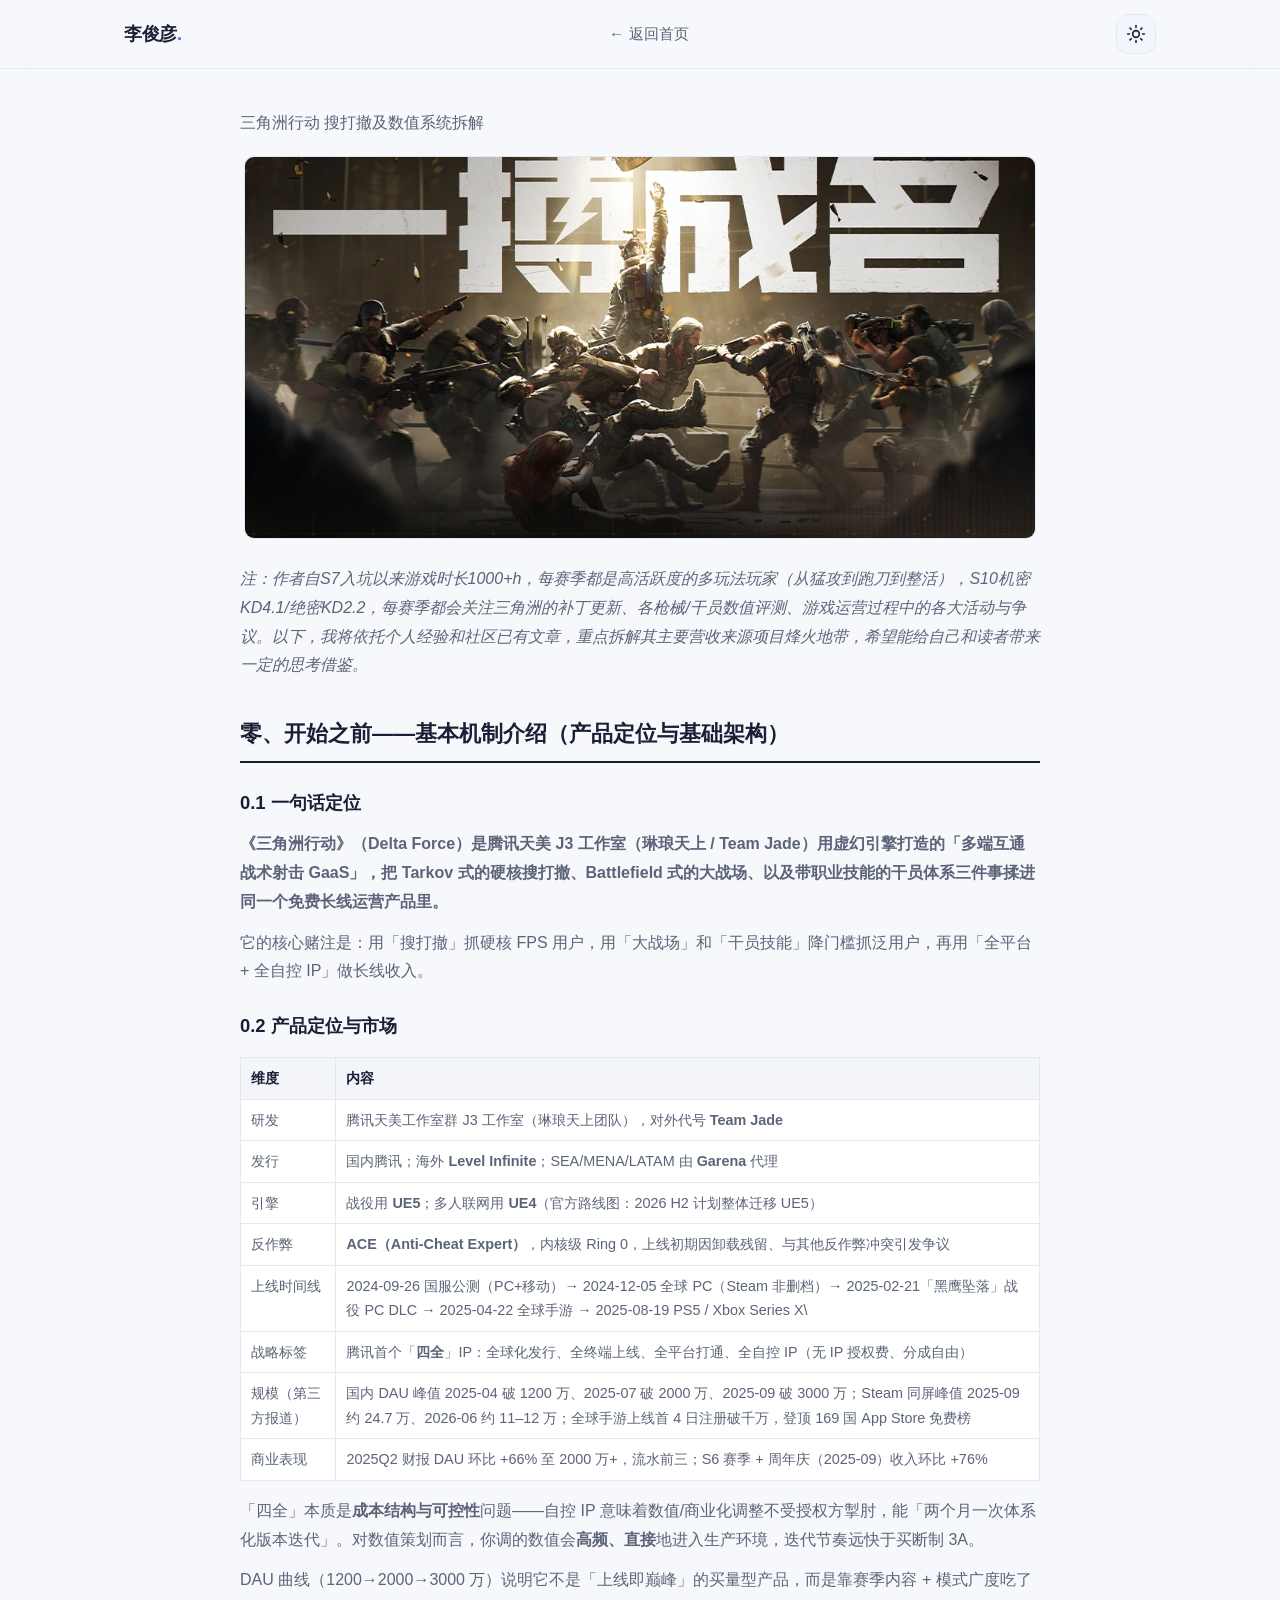
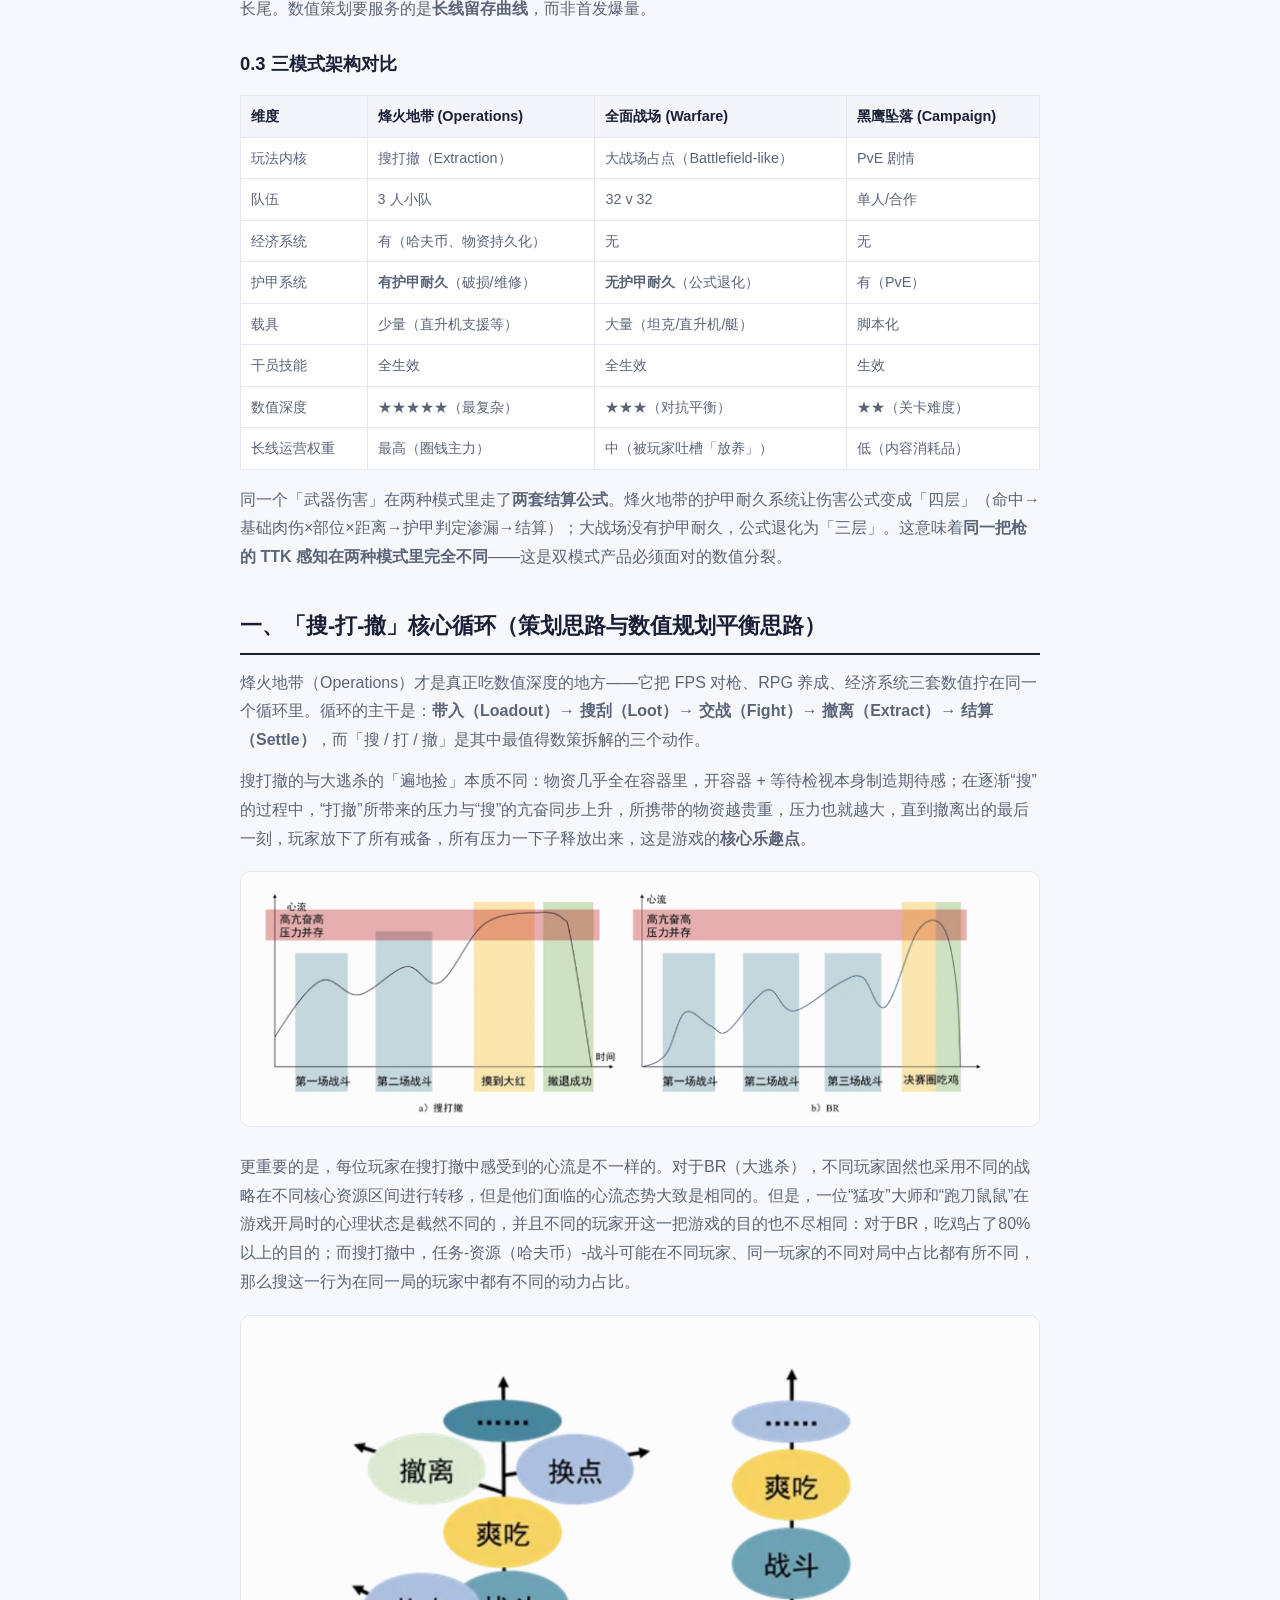
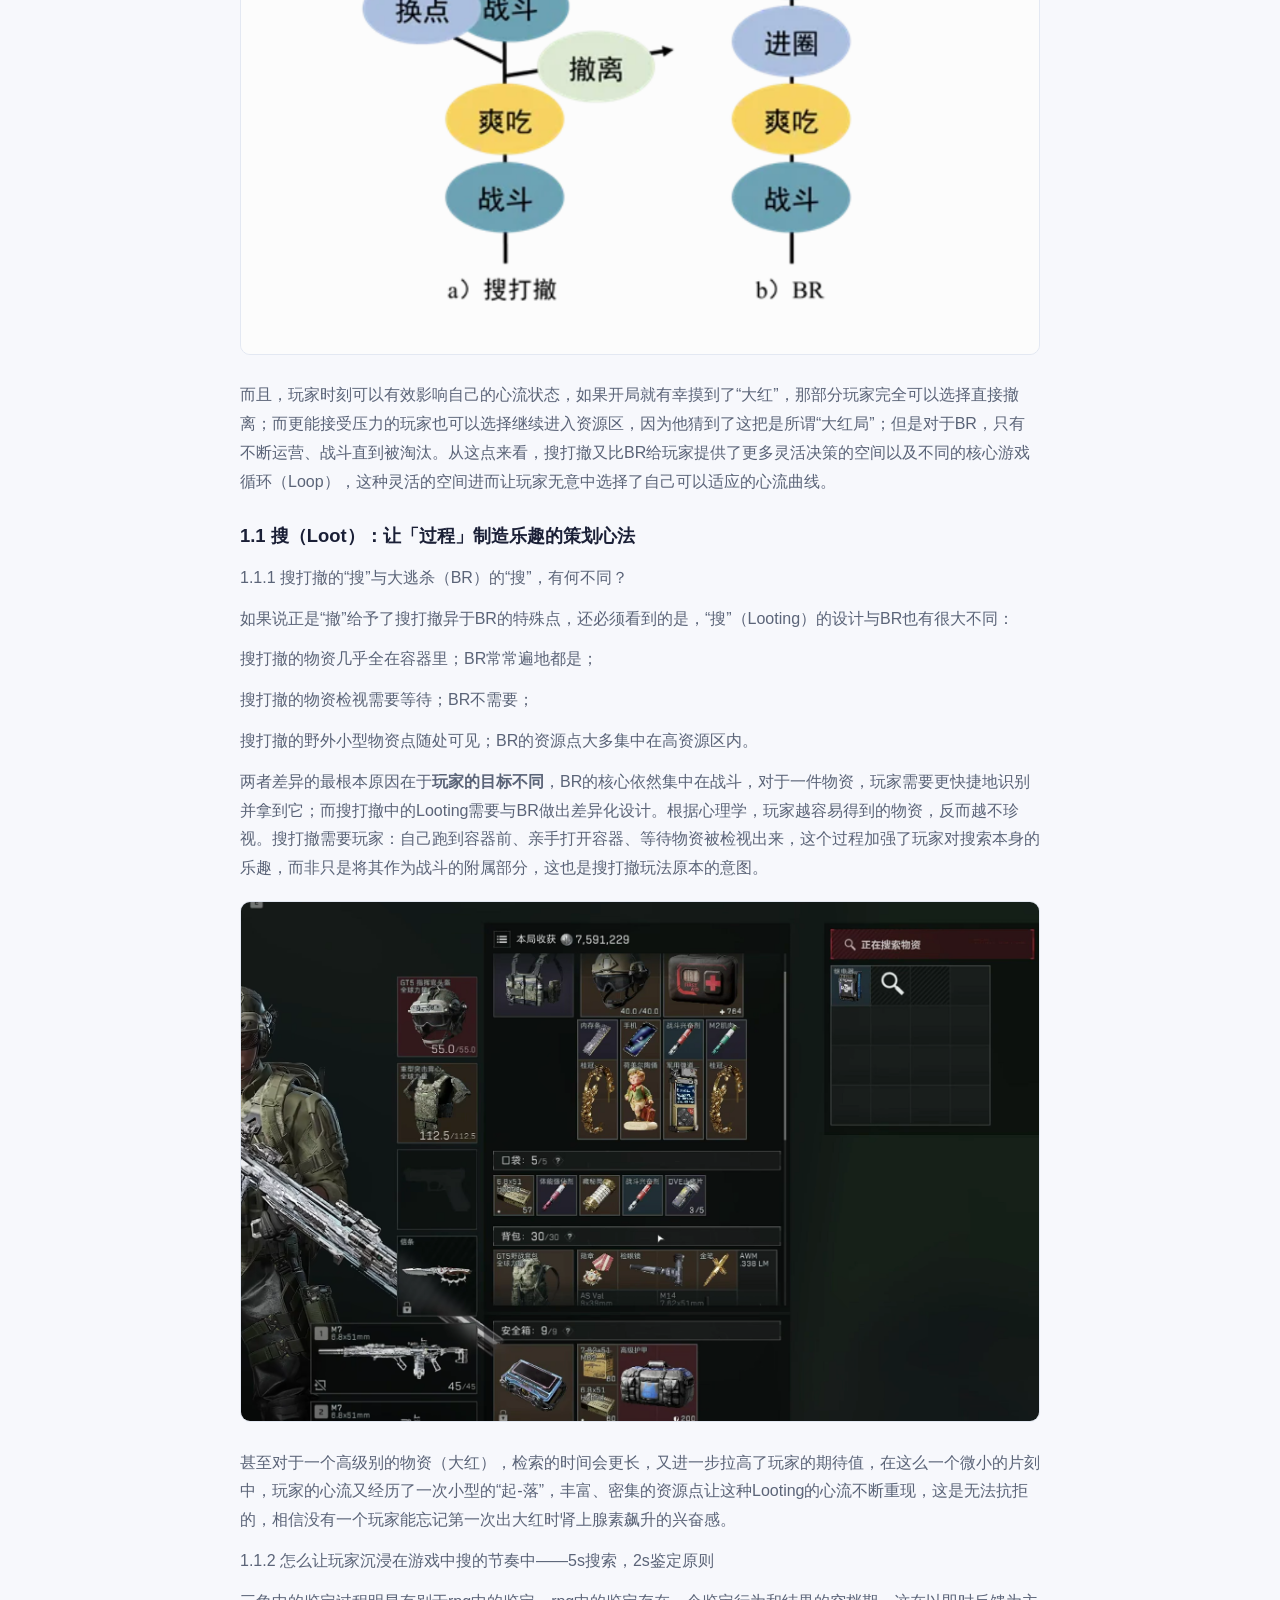
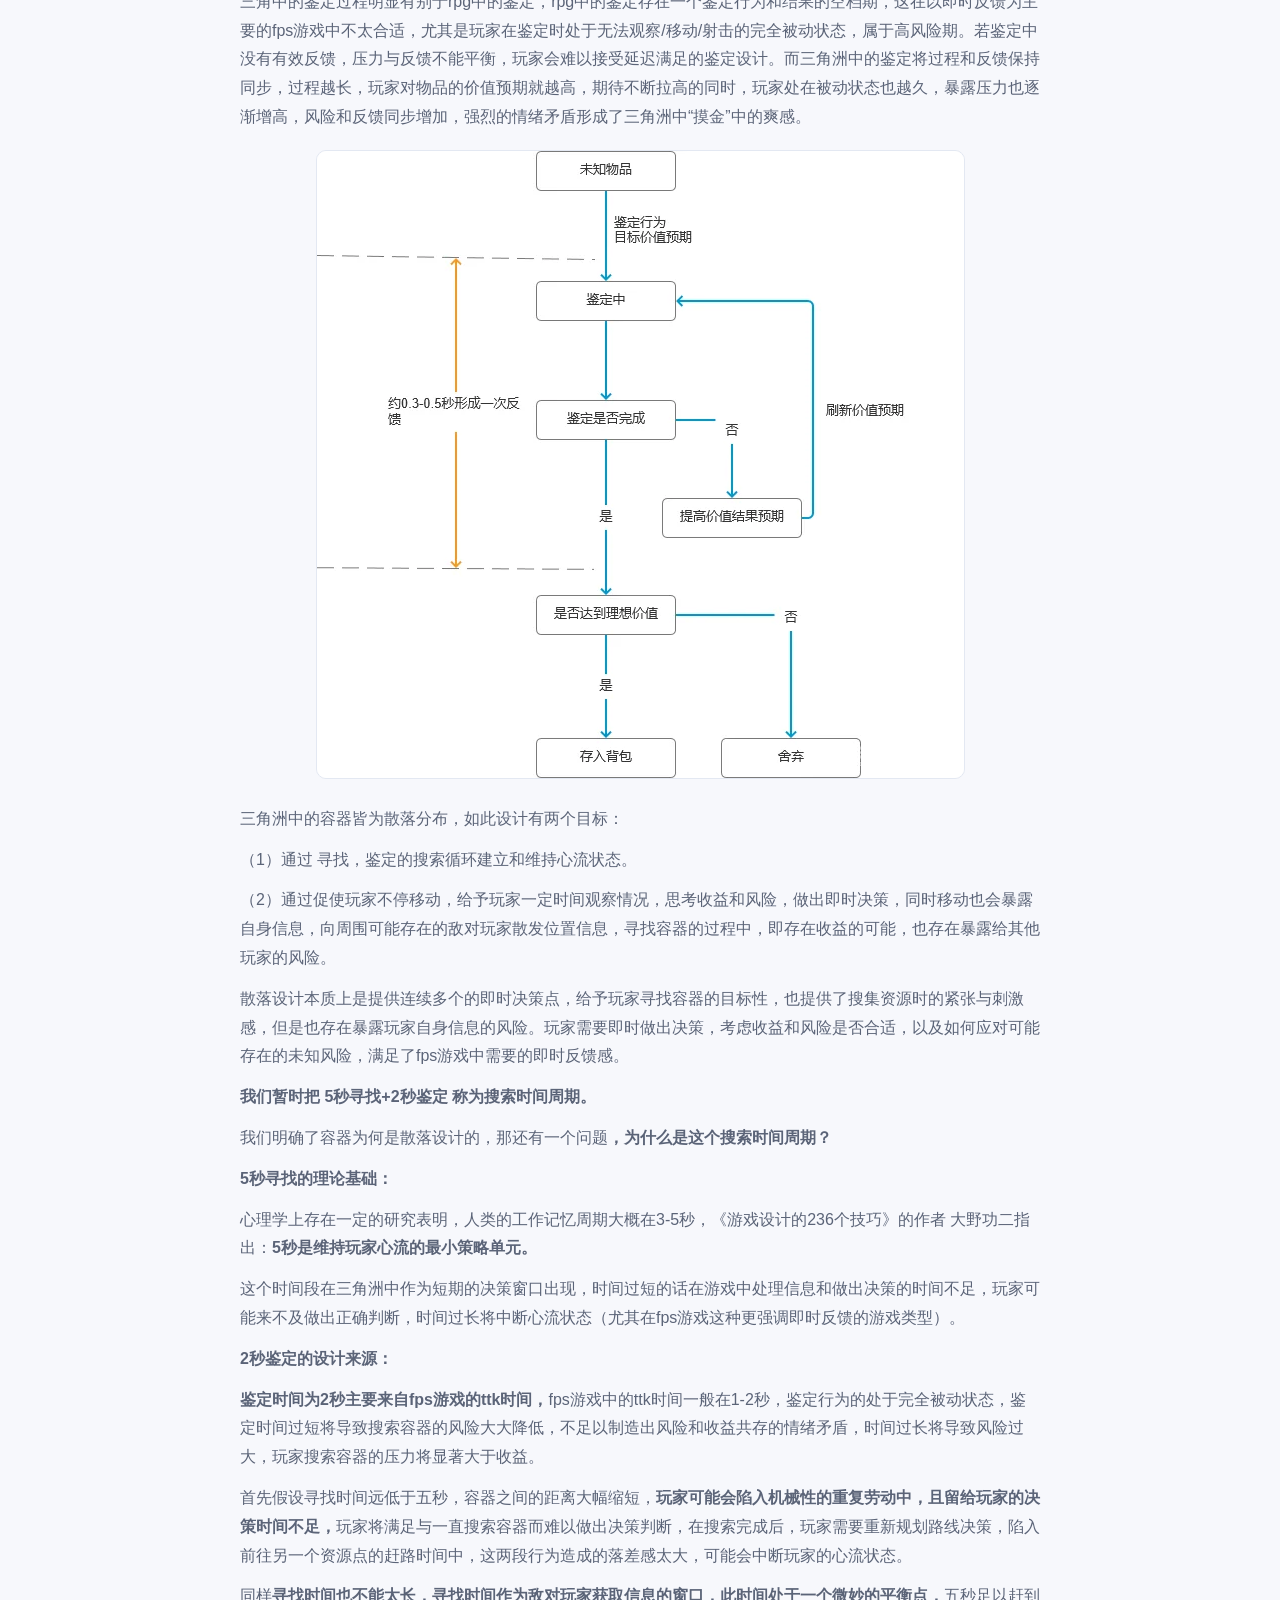
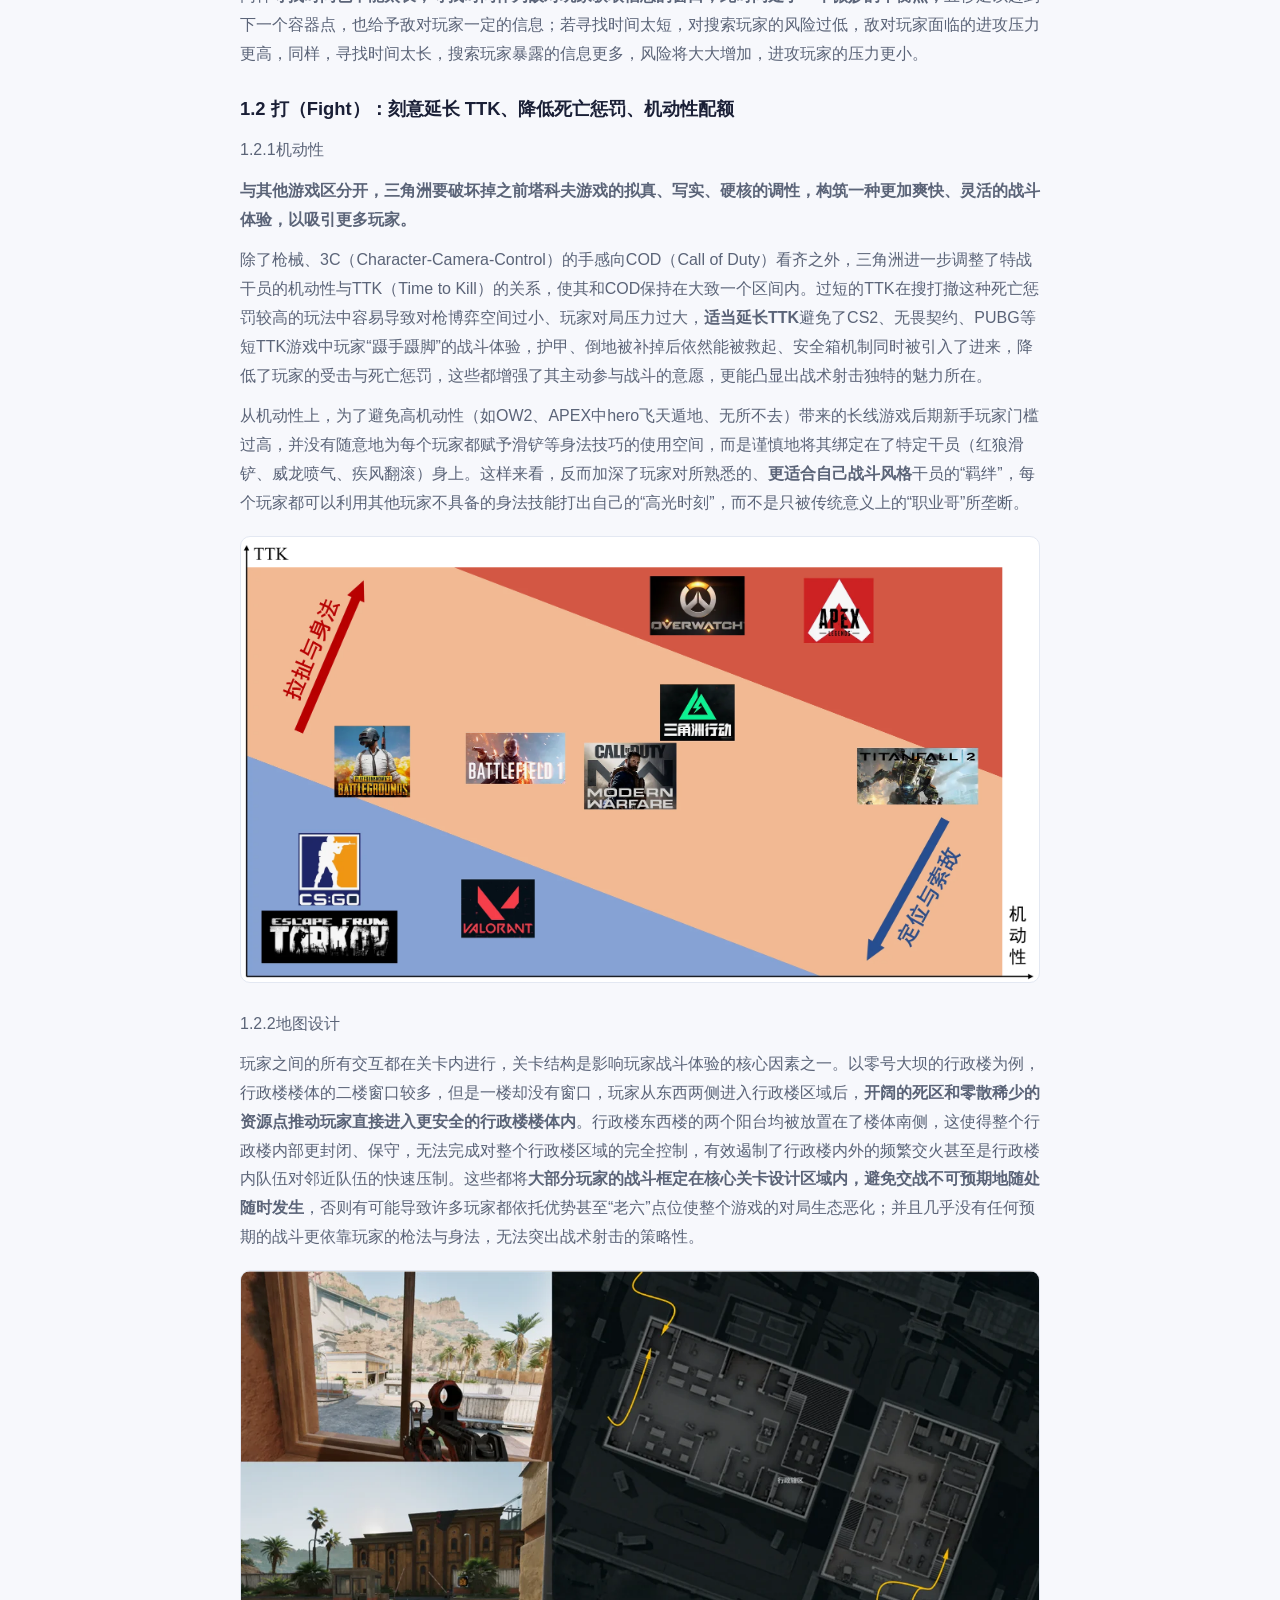
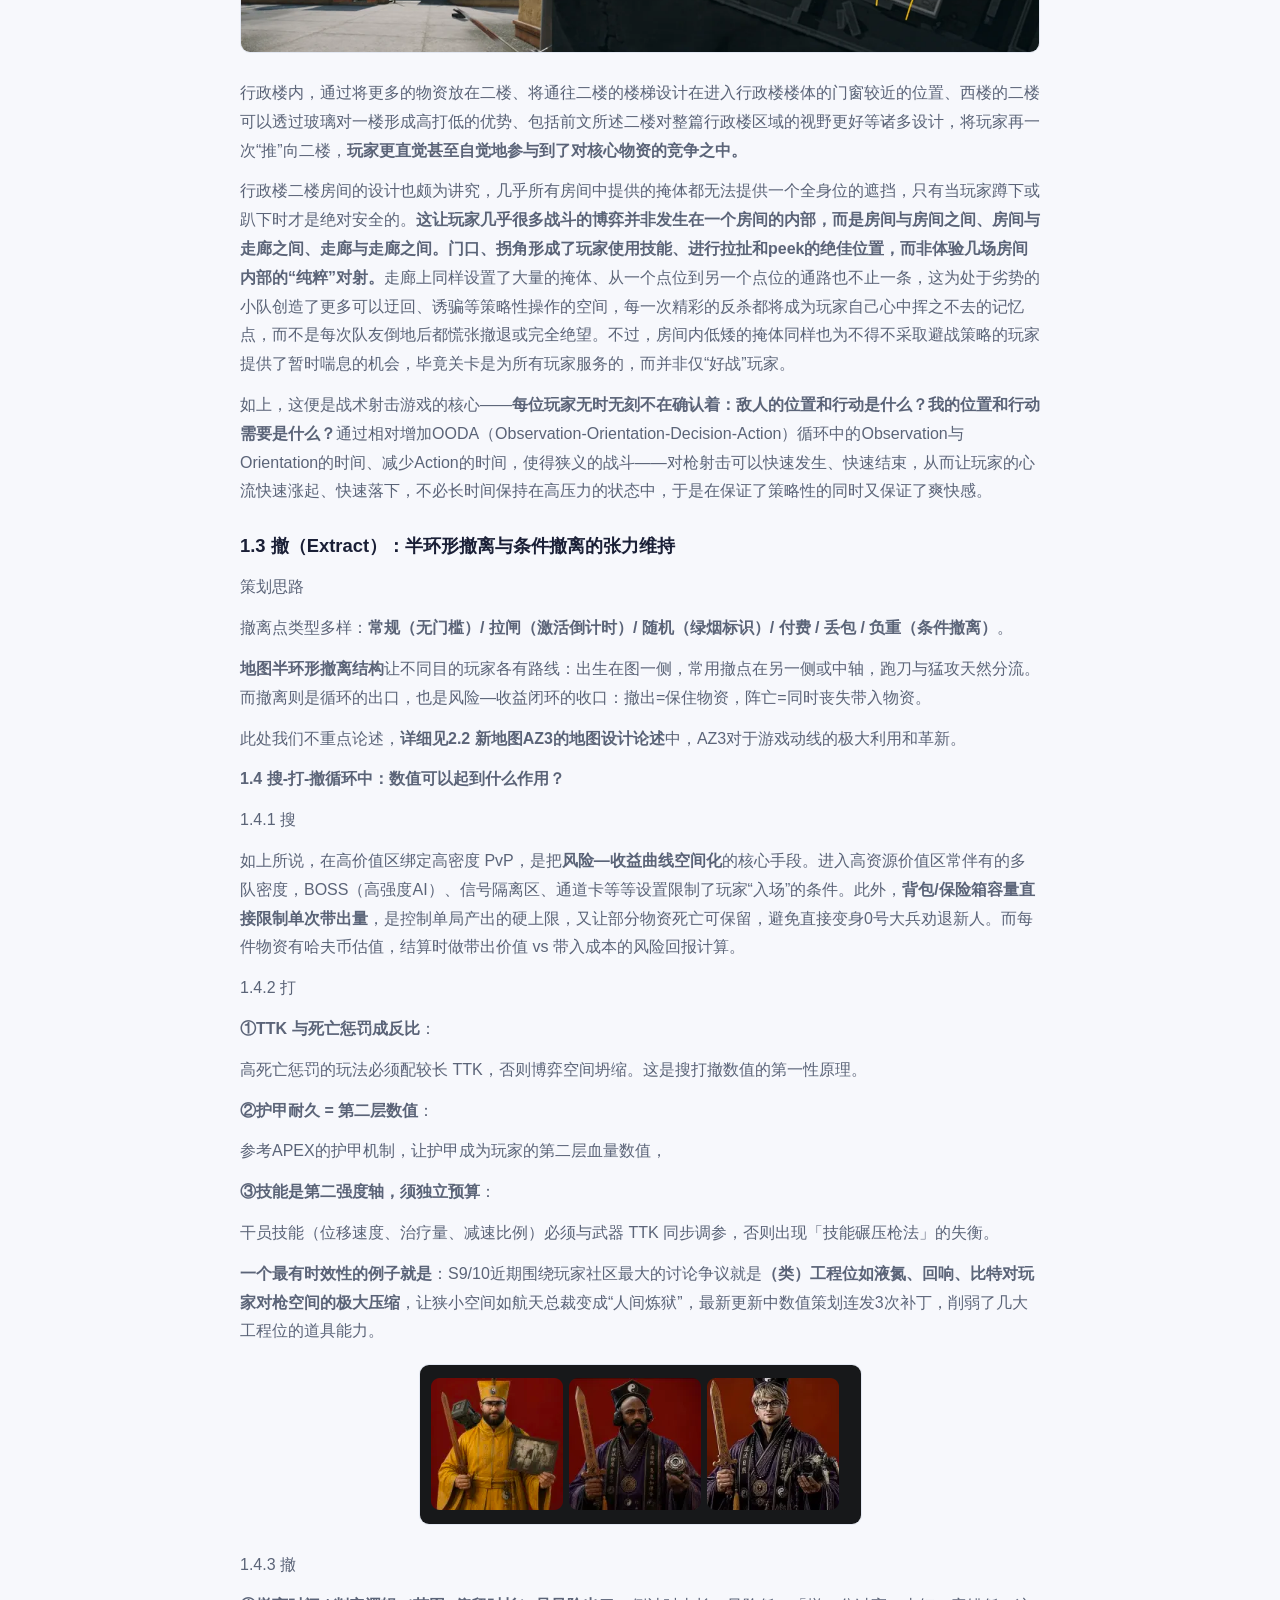
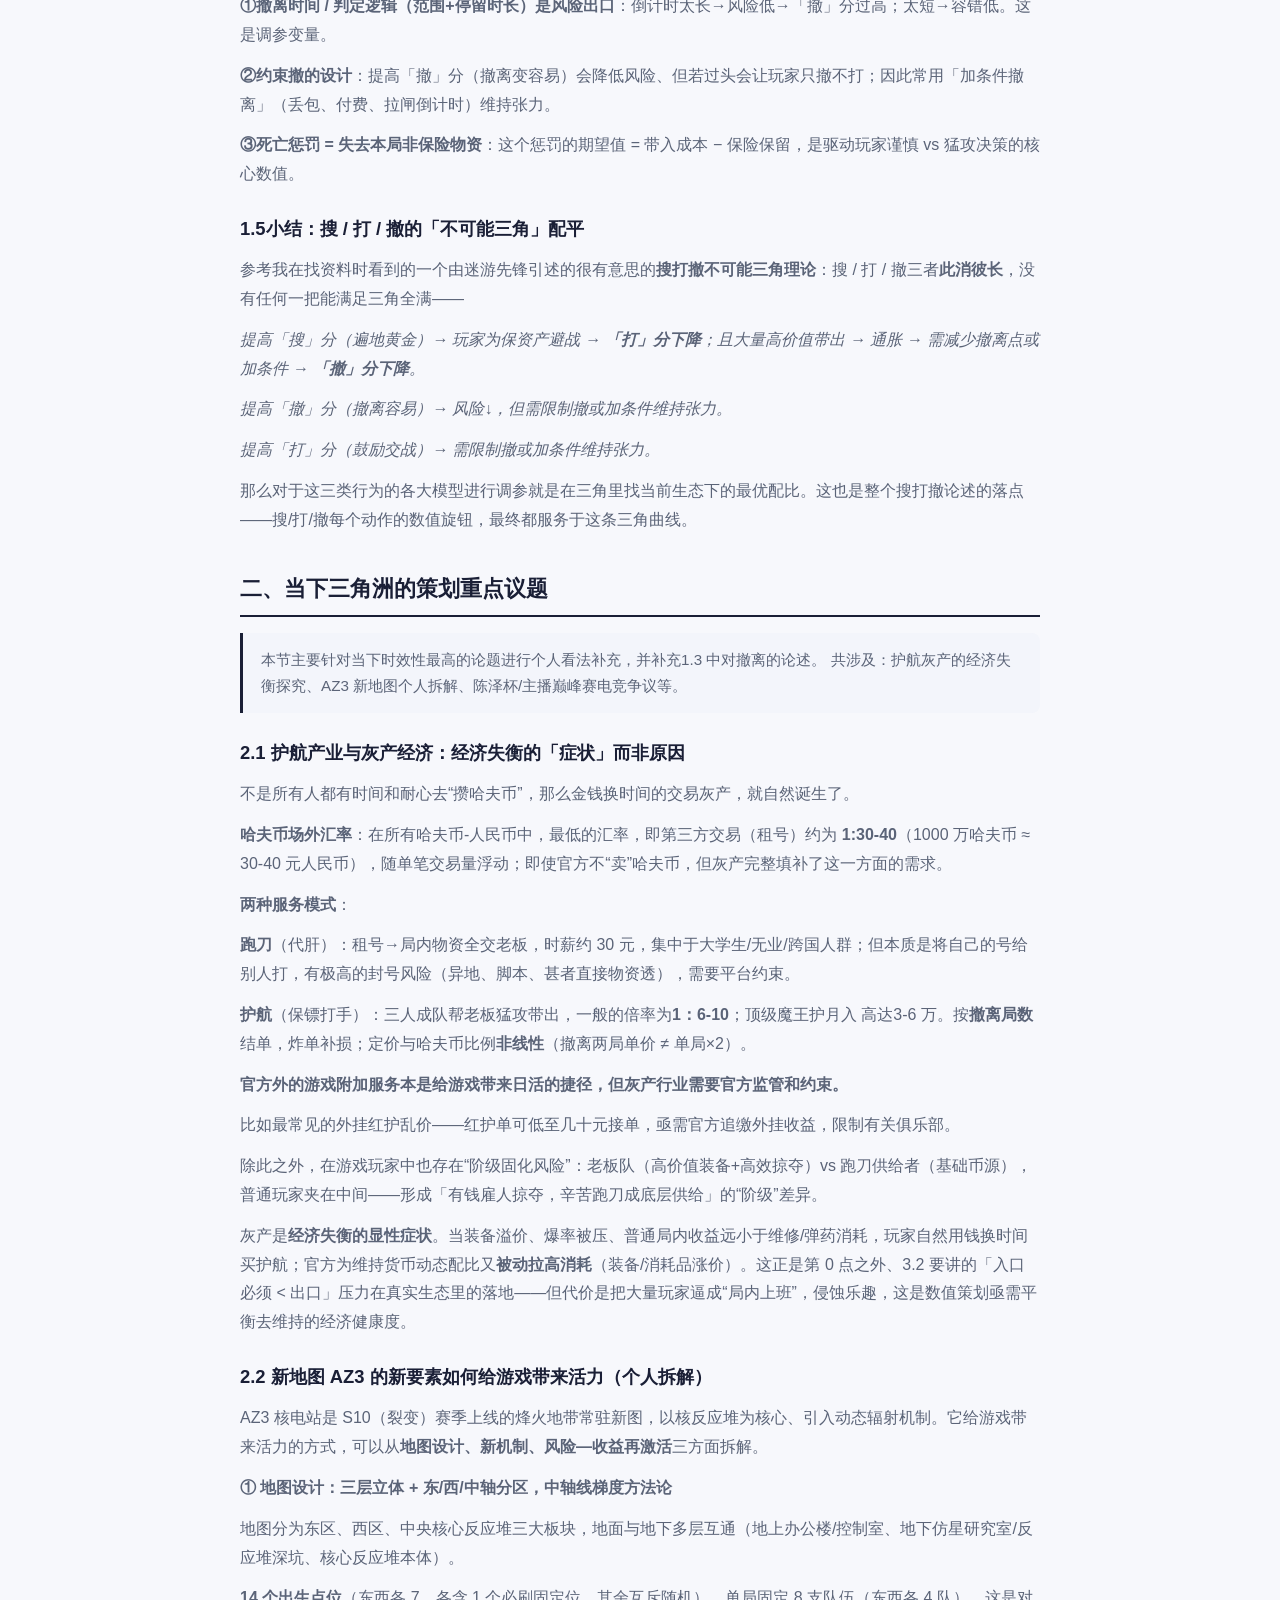
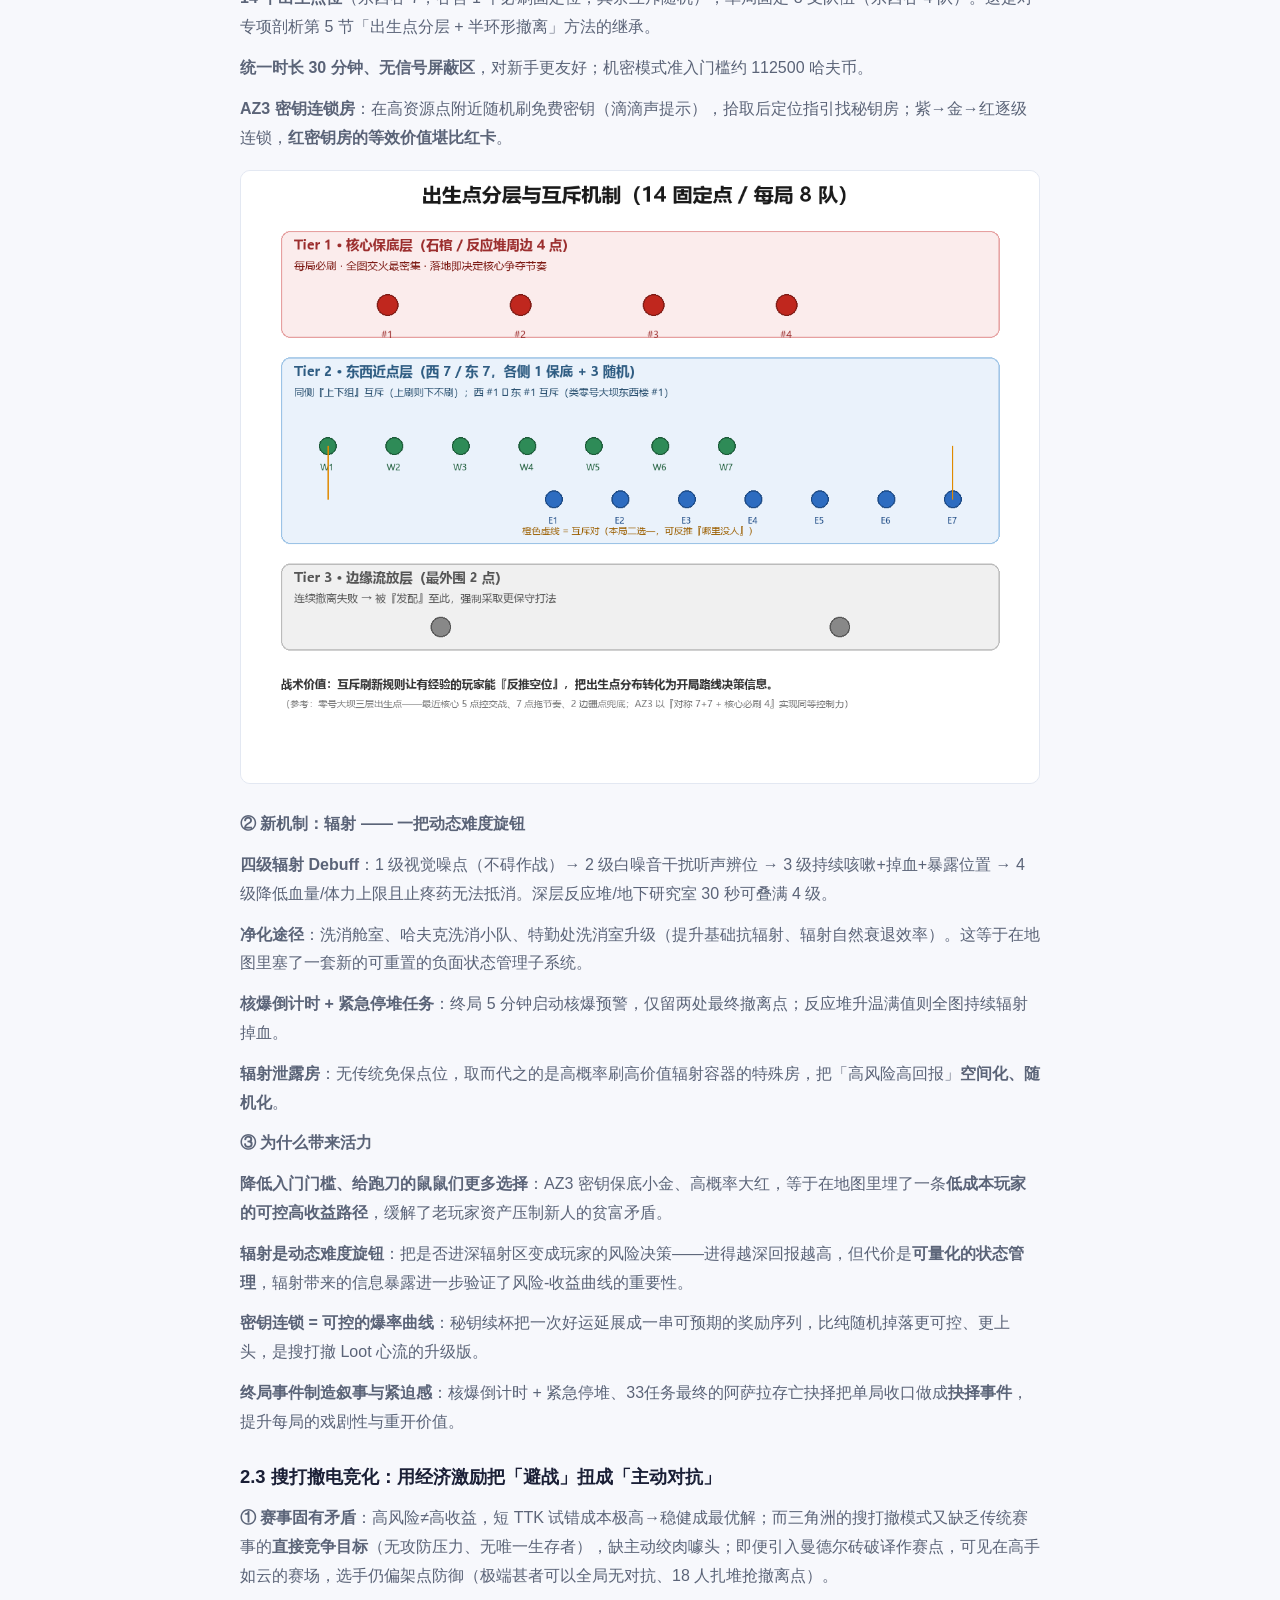
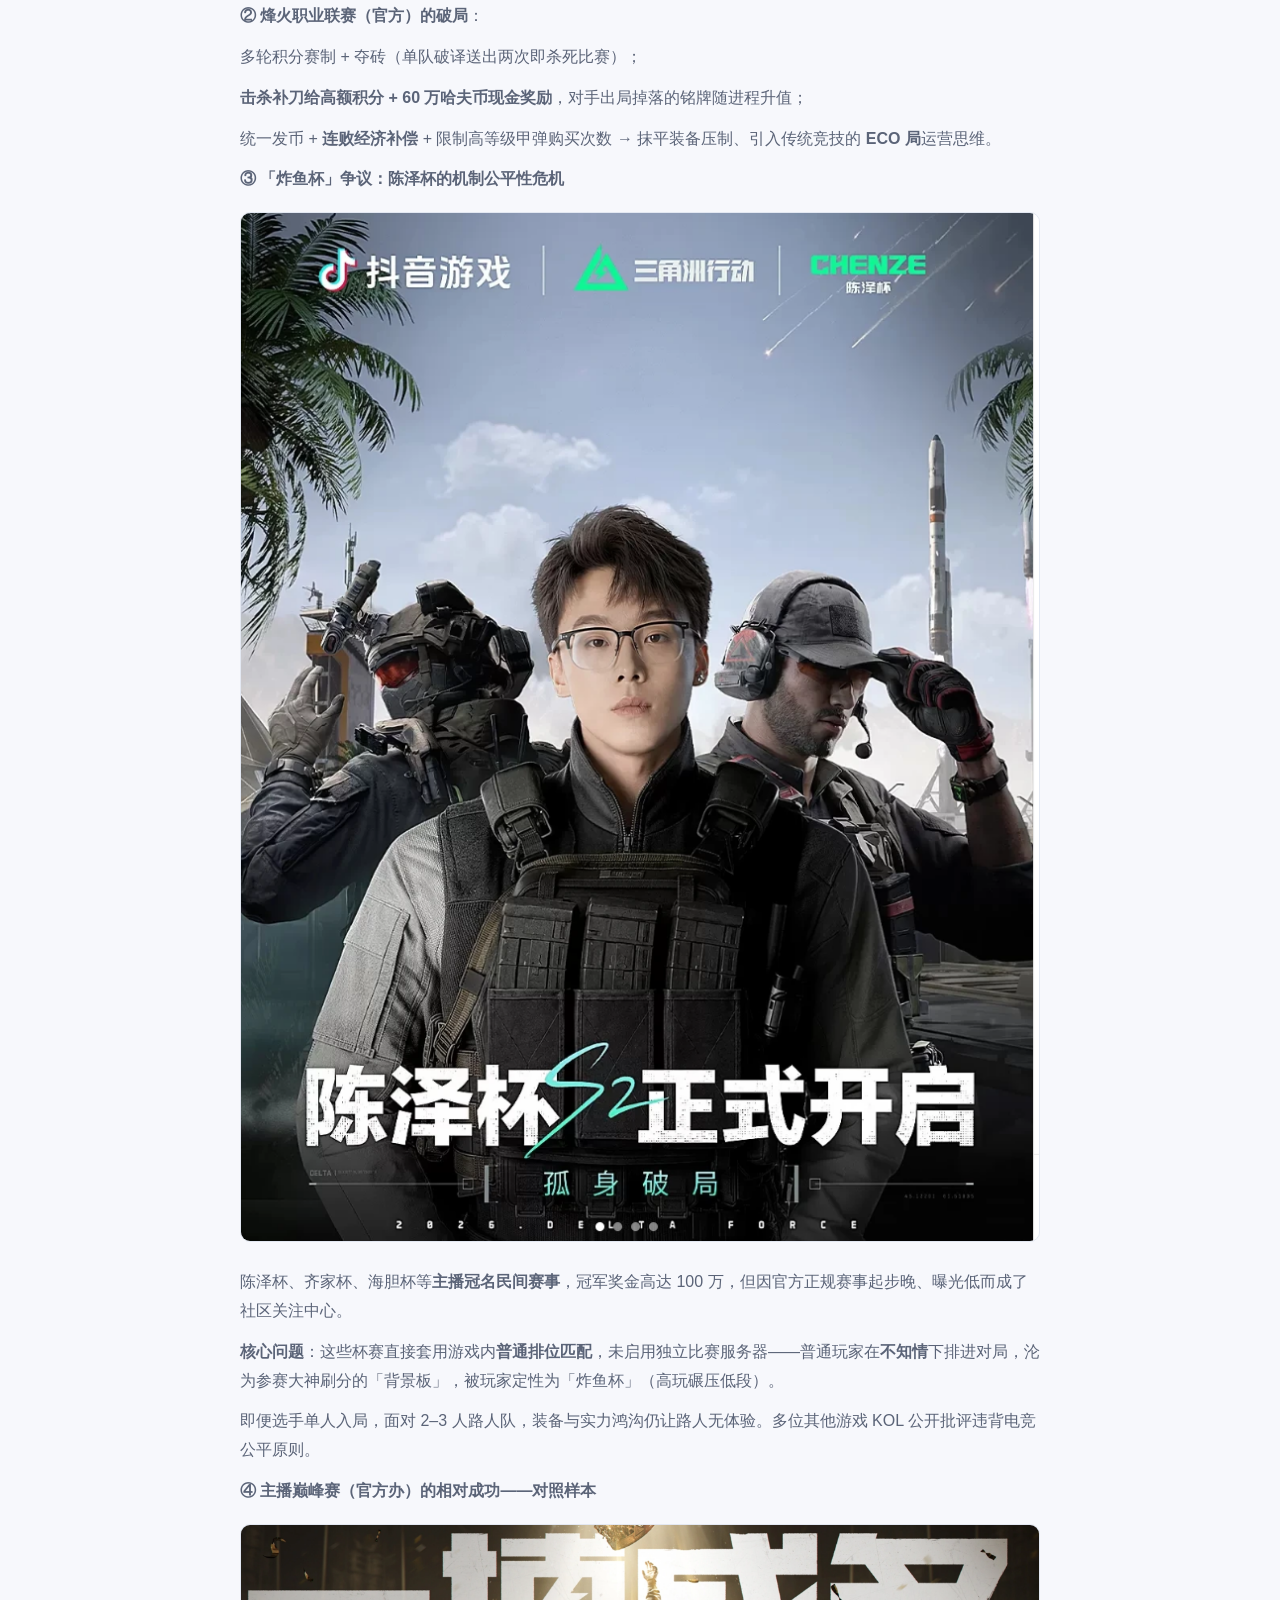
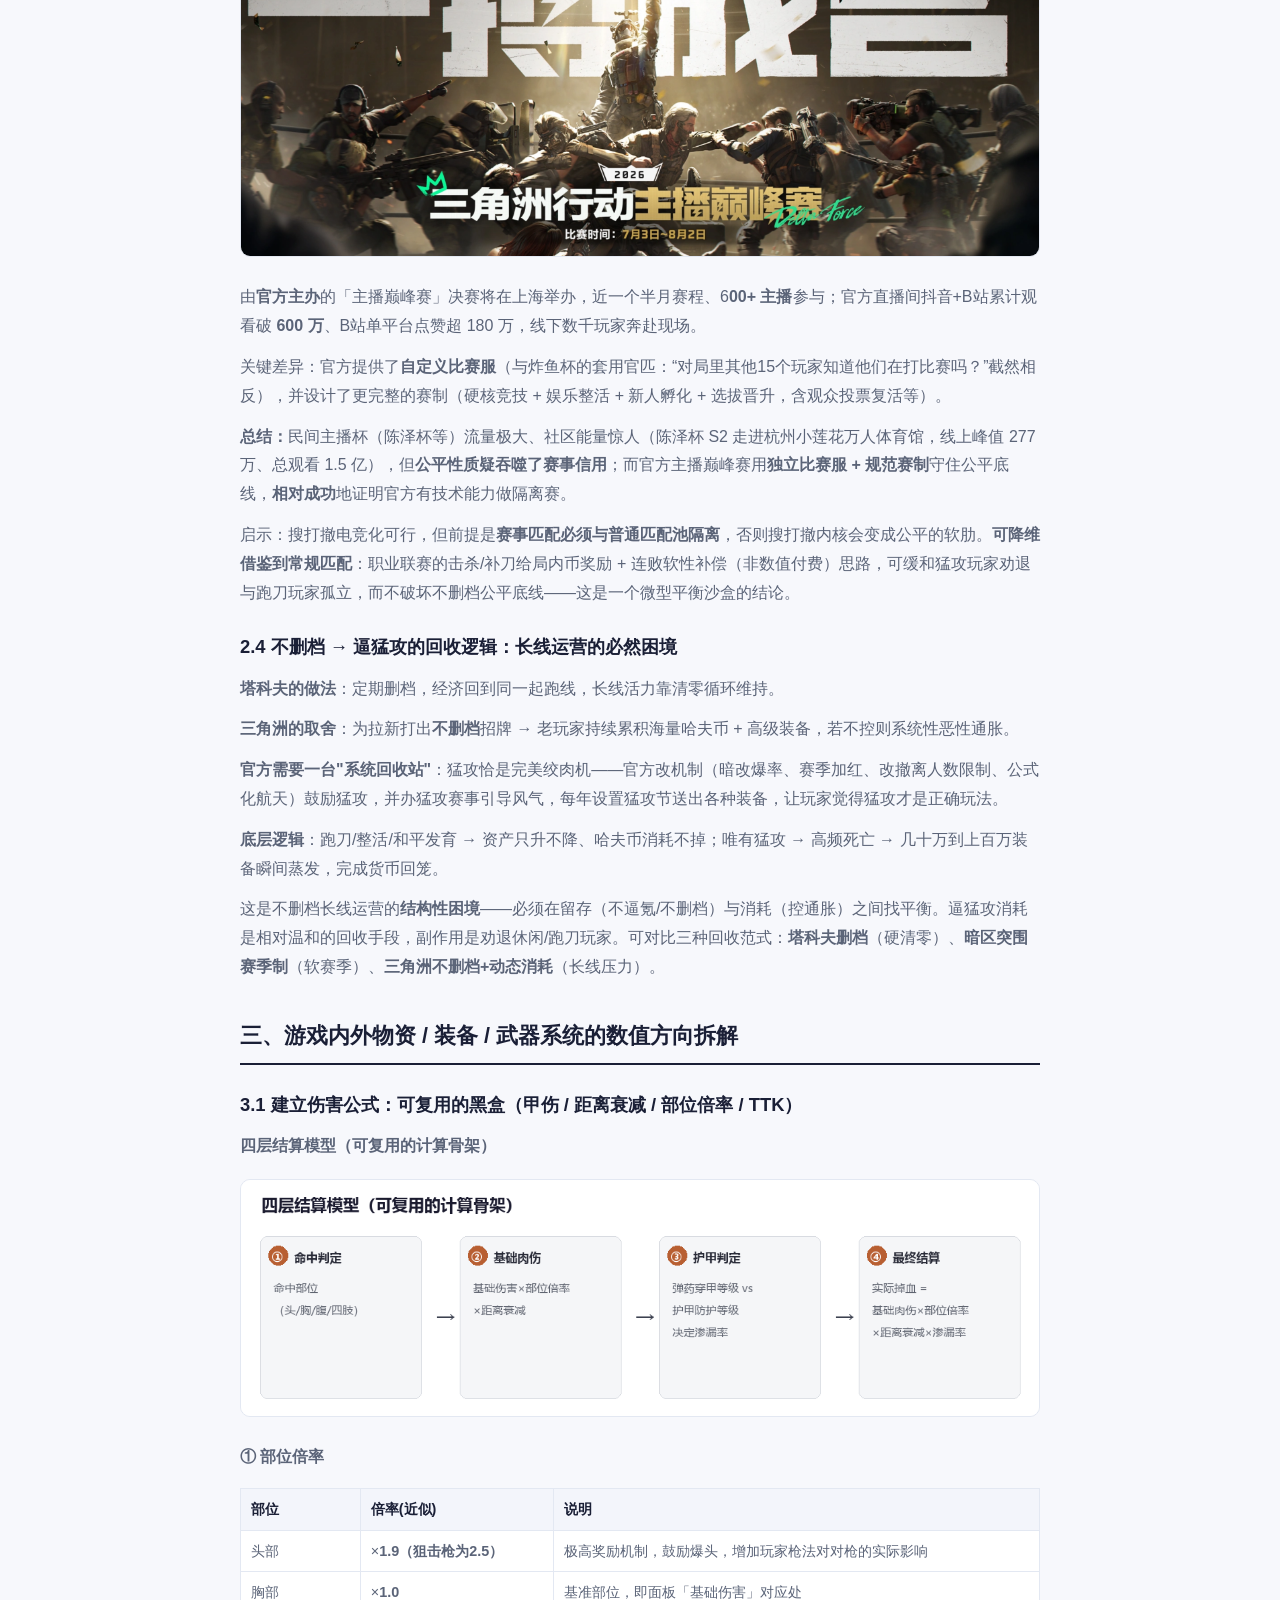
==== commit 858895c7: "update: 三角洲拆解更新为桌面新版 docx（200块/15图）" ====
--- a/deltaforce.html
+++ b/deltaforce.html
@@ -47,7 +47,6 @@
       <tr><td>规模（第三方报道）</td><td>国内 DAU 峰值 2025-04 破 1200 万、2025-07 破 2000 万、2025-09 破 3000 万；Steam 同屏峰值 2025-09 约 24.7 万、2026-06 约 11–12 万；全球手游上线首 4 日注册破千万，登顶 169 国 App Store 免费榜</td></tr>
       <tr><td>商业表现</td><td>2025Q2 财报 DAU 环比 +66% 至 2000 万+，流水前三；S6 赛季 + 周年庆（2025-09）收入环比 +76%</td></tr>
       </table></div>
-      <p><strong>数策视角解读</strong>：</p>
       <p>「四全」本质是<strong>成本结构与可控性</strong>问题——自控 IP 意味着数值/商业化调整不受授权方掣肘，能「两个月一次体系化版本迭代」。对数值策划而言，你调的数值会<strong>高频、直接</strong>地进入生产环境，迭代节奏远快于买断制 3A。</p>
       <p>DAU 曲线（1200→2000→3000 万）说明它不是「上线即巅峰」的买量型产品，而是靠赛季内容 + 模式广度吃了长尾。数值策划要服务的是<strong>长线留存曲线</strong>，而非首发爆量。</p>
       <h3 class="doc-h3">0.3 三模式架构对比</h3>
@@ -62,7 +61,7 @@
       <tr><td>数值深度</td><td>★★★★★（最复杂）</td><td>★★★（对抗平衡）</td><td>★★（关卡难度）</td></tr>
       <tr><td>长线运营权重</td><td>最高（圈钱主力）</td><td>中（被玩家吐槽「放养」）</td><td>低（内容消耗品）</td></tr>
       </table></div>
-      <p><strong>数策关键洞察</strong>：同一个「武器伤害」在两种模式里走了<strong>两套结算公式</strong>。烽火地带的护甲耐久系统让伤害公式变成「四层」（命中→基础肉伤×部位×距离→护甲判定渗漏→结算）；大战场没有护甲耐久，公式退化为「三层」。这意味着<strong>同一把枪的 TTK 感知在两种模式里完全不同</strong>——这是双模式产品必须面对的数值分裂，也是面试里能讲出彩的点。</p>
+      <p>同一个「武器伤害」在两种模式里走了<strong>两套结算公式</strong>。烽火地带的护甲耐久系统让伤害公式变成「四层」（命中→基础肉伤×部位×距离→护甲判定渗漏→结算）；大战场没有护甲耐久，公式退化为「三层」。这意味着<strong>同一把枪的 TTK 感知在两种模式里完全不同</strong>——这是双模式产品必须面对的数值分裂。</p>
       <h2 class="doc-h2">一、「搜-打-撤」核心循环（策划思路与数值规划平衡思路）</h2>
       <p>烽火地带（Operations）才是真正吃数值深度的地方——它把 FPS 对枪、RPG 养成、经济系统三套数值拧在同一个循环里。循环的主干是：<strong>带入（Loadout）→ 搜刮（Loot）→ 交战（Fight）→ 撤离（Extract）→ 结算（Settle）</strong>，而「搜 / 打 / 撤」是其中最值得数策拆解的三个动作。</p>
       <p>搜打撤的与大逃杀的「遍地捡」本质不同：物资几乎全在容器里，开容器 + 等待检视本身制造期待感；在逐渐“搜”的过程中，“打撤”所带来的压力与“搜”的亢奋同步上升，所携带的物资越贵重，压力也就越大，直到撤离出的最后一刻，玩家放下了所有戒备，所有压力一下子释放出来，这是游戏的<strong>核心乐趣点</strong>。</p>
@@ -217,7 +216,7 @@
       <p><strong>由以上三点我们可以总结出一套伤害计算公式</strong></p>
       <p><em>单发肉伤 = 基础肉伤 × 部位倍率 × 距离衰减系数 × 渗漏率(无甲=1.0)</em></p>
       <p><em>单发甲伤 = 基础甲伤 × 距离衰减系数 × 子弹甲伤倍率(一般从0.4-1.1)</em></p>
-      <p><em>理论 TTK(ms) ≈ </em><em>  目标有效血量 / 单发掉血 </em><em>× (60000 / 射速RPM)</em></p>
+      <p><em>理论 TTK(ms) ≈   目标有效血量 / 单发掉血 × (60000 / 射速RPM)</em></p>
       <p><strong>实例（AS Val 官方基础面板：肉伤 29 / 甲伤 48 / 射速 972 / 优势射程 27m / 初速 330）</strong></p>
       <p>贴脸无甲胸：29 × 1.0 × 1.0 × 1.0 = 29 → 4 发 ≈ 185ms（超高射速击杀极快）。</p>
       <p>≤27m 三级甲同级弹（Δ=0，渗漏≈0.75）：单发进血≈22.6，前几发破甲（甲伤 48）后转入满肉伤。</p>
--- a/assets/styles.css
+++ b/assets/styles.css
@@ -195,6 +195,18 @@
 
 /* ---------- 项目卡片 ---------- */
 .projects { display: grid; grid-template-columns: 1fr 1fr; gap: 22px; }
+.projects__group {
+  grid-column: 1 / -1;
+  margin-top: 8px;
+  padding: 14px 0 6px;
+  border-top: 1px solid var(--border);
+}
+.projects__group h3 {
+  font-size: 1.15rem; font-weight: 800; margin: 0; color: var(--text);
+  display: flex; align-items: center; gap: 10px;
+}
+.projects__group h3::before { content: "▍"; color: var(--primary); }
+.projects__group p { margin: 6px 0 0; color: var(--muted); font-size: 0.9rem; }
 .card {
   background: var(--surface); border: 1px solid var(--border); border-radius: var(--radius);
   padding: 26px; box-shadow: var(--shadow); position: relative;
--- a/assets/doc.css
+++ b/assets/doc.css
@@ -21,3 +21,10 @@
 table.doc-table tr:first-child td { background: var(--surface-2); font-weight: 700; color: var(--text); }
 /* 文档页返回首页链接在移动端不折叠 */
 @media (max-width: 860px) { .nav__links { transform: none; position: static; box-shadow: none; border: none; } .nav__burger { display: none; } }
+
+/* TTK 计算展示装置 内嵌预览 */
+.doc-note { margin: 12px 0; padding: 10px 14px; background: var(--surface-2); border: 1px solid var(--border); border-radius: 8px; color: var(--muted); font-size: 0.9rem; line-height: 1.7; }
+.doc-note a { color: var(--text); font-weight: 700; }
+.ttk-embed { margin: 18px 0 4px; border: 1px solid var(--border); border-radius: 12px; overflow: hidden; background: #0d1117; }
+.ttk-embed iframe { width: 100%; height: 860px; border: 0; display: block; }
+@media (max-width: 700px) { .ttk-embed iframe { height: 780px; } }
